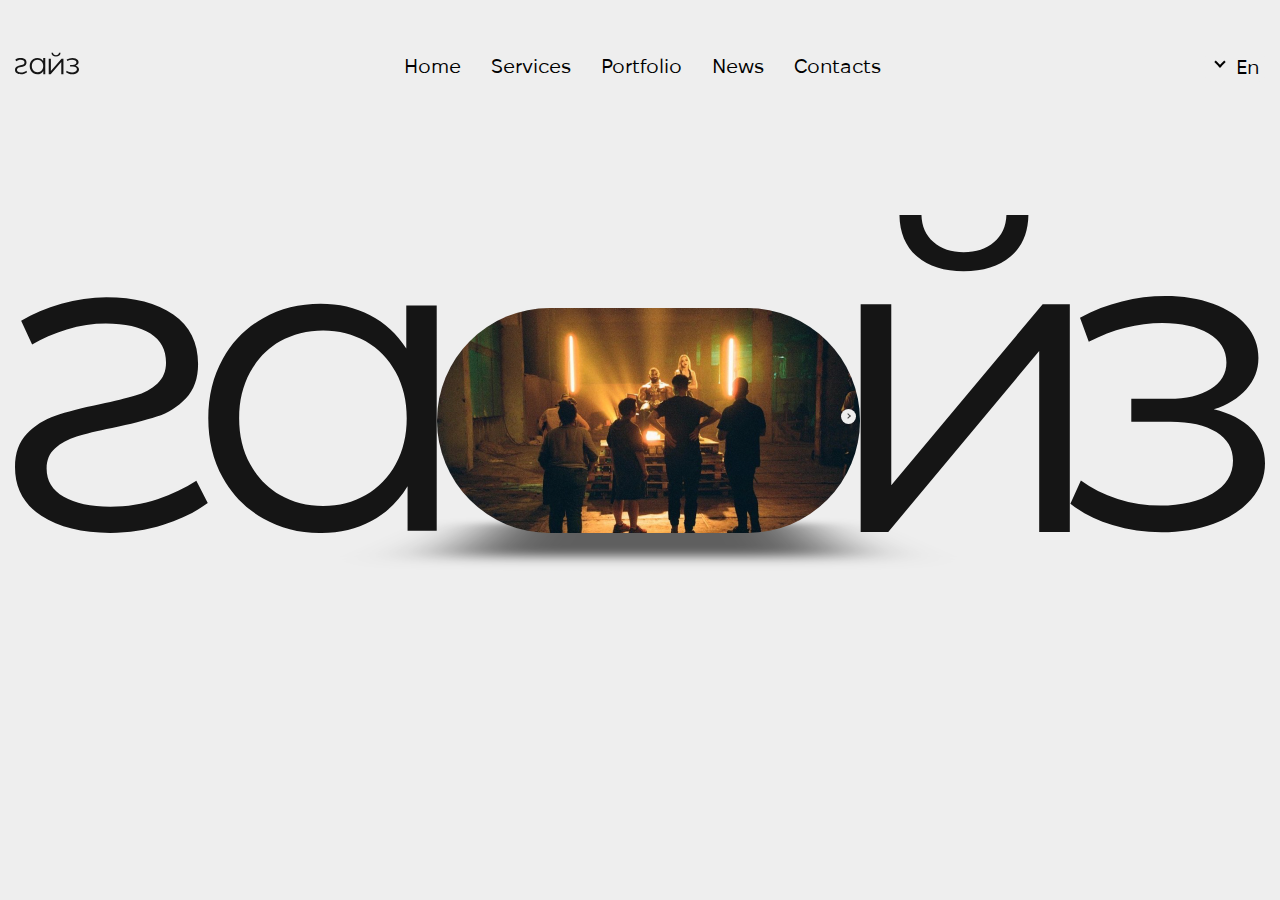
==== indexEn.html @ 59cdad73 "Add files via upload" ====
<!DOCTYPE html>
<html lang="ua">
<head>
    <meta charset="UTF-8">
    <meta http-equiv="X-UA-Compatible" content="IE=edge">
    <meta name="viewport" content="width=device-width, initial-scale=1.0">
    <meta name="description" content="Креативное агенство.">
    <title>Guys</title>
    <!-- Library -->
    <link rel="stylesheet" href="css/normalize.css">
    <link rel="stylesheet" href="css/swiper-bundle.min.css">
    <link rel="stylesheet" href="css/fonts.css">
    <!-- Custom style -->
    <link rel="stylesheet" href="css/style.css">
    <link rel="stylesheet" href="css/style-media-guys.css">
    <!-- Library scripts -->
    <script src="js/swiper-bundle.min.js" defer></script>
    <!-- User scripts -->
    <script src="js/script.js" defer></script>
</head>
<body>
    <header class="header">
        <h1 class="visually-hidden">Creative agency "Gayz"</h1>
        <div class="container header__container">
            <a href="#!">
                <img class="header__logo image" src="img/header/logo.svg" alt="логотип" width="64" height="22">
            </a>

            <div class="header__nav">
                <nav class="nav">
                    <ul class="nav__list">
                        <li><a href="#!">Home</a></li>
                        <li><a href="#!">Services</a></li>
                        <li><a href="#!">Portfolio</a></li>
                        <li><a href="#!">News</a></li>
                        <li><a href="#!">Contacts</a></li>
                    </ul>
                </nav>
            </div>

            <!-- <div class="header__language">
                <div class="header__language-wrapper">
                    <select name="language" id="language" class="header__language-change">
                        <option value="index.html" selected>Ua</option>
                        <option value="indexRU.html">Ru</option>
                        <option value="indexEN.html">En</option>
                    </select> 
                </div>
            </div> -->

            <div class="header__language">
                <div class="dropdown">
                    <button class="dropdown__button">En</button>
                    <ul class="dropdown__list">
                        <li class="dropdown__list-item" data-value="Ua">
                            <a class="dropdown__list-link" href="./index.html">Ua</a>
                        </li>
                        <li class="dropdown__list-item" data-value="Ru">
                            <a class="dropdown__list-link" href="./indexRu.html">Ru</a>
                        </li>
                        <li class="dropdown__list-item" data-value="En">
                            <a class="dropdown__list-link" href="./indexEn.html">En</a>
                        </li>
                    </ul> 
                    <input type="text" name="select-category" value="" class="dropdown__input-hidden">   
                </div>
            </div>
        </div>
    </header>

    <main>
        <section class="guys">
            <div class="container guys__container">
                <div class="guys__content">
                    <img class="guys__letter" src="./img/guys/g.svg" alt="g">
                    <img class="guys__letter" src="./img/guys/u.svg" alt="u">

                    <div class="guys__slider-block">
                        <div class="guys__slider swiper">
                            <div class="guys__slider-wrapper swiper-wrapper">
                                <div class="swiper-slide">
                                    <div class="guys__image">
                                        <img src="./img/guys/guys_img_1.png" alt="guys_img_1">
                                    </div>
                                </div>
                                <div class="swiper-slide">
                                    <div class="guys__image">
                                        <img src="./img/guys/guys_img_2.png" alt="guys_img_2">
                                    </div>
                                </div>
                                <div class="swiper-slide">
                                    <div class="guys__image">
                                        <img src="./img/guys/guys_img_3.png" alt="guys_img_3">
                                    </div>
                                </div>
                                <div class="swiper-slide">
                                    <div class="guys__image">
                                        <img src="./img/guys/guys_img_4.png" alt="guys_img_4">
                                    </div>
                                </div>
                            </div>
    
                            <div class="guys__arrow">
                                <button class="guys__slider-btn guys__slider-btn-next">
                                    <i class="arrow-right"></i>
                                </button>
                            </div>
                        </div>
                    </div>

                    <img class="guys__letter" src="./img/guys/y.svg" alt="y">
                    <img class="guys__letter" src="./img/guys/s.svg" alt="s">
                </div>
            </div>
        </section>

    </main>

    <footer>

    </footer>
</body>
</html>
---- css/fonts.css ----
/* @font-face {
    font-family: Inter;
    font-weight: 500;
    font-display: swap;
    src: local('InterMedium'), local('Inter-Medium'), local('Inter Medium'),
        url('../fonts/inter-v12-cyrillic_latin-500.woff2') format('woff2'),
        url('../fonts/inter-v12-cyrillic_latin-500.woff') format('woff');
}

@font-face {
    font-family: Inter;
    font-weight: 400;
    font-display: swap;
    src: local('Inter'), local('InterRegular'), local('Inter Regular'),
        url('../fonts/inter-v12-cyrillic_latin-regular.woff2') format('woff2'),
        url('../fonts/inter-v12-cyrillic_latin-regular.woff') format('woff');
} */

@font-face {
    font-family: Fixel;
    font-weight: 500;
    font-display: swap;
    src: local('FixelMedium'), local('Fixel-Medium'), local('Fixel Medium'),
        url('../fonts/FixelDisplay-Medium.woff2') format('woff2'),
        url('../fonts/FixelDisplay-Medium.woff') format('woff');
}

@font-face {
    font-family: Fixel;
    font-weight: 400;
    font-display: swap;
    src: local('Fixel'), local('FixelRegular'), local('Fixel Regular'),
        url('../fonts/FixelDisplay-Regular.woff2') format('woff2'),
        url('../fonts/FixelDisplay-Regular.woff') format('woff');
}
---- css/style.css ----
/* reset style */
* {
	padding: 0px;
	margin: 0px;
    border: none;
}

*, 
*::after, 
*::before {
    box-sizing: border-box;
}

html {
    scroll-behavior: smooth;
}

ul, ul li {
	list-style: none;
}

img {
	vertical-align: top;
}

img, svg {
	max-width: 100%;
	height: auto;
}

a, a:link, a:visited  {
    text-decoration: none;
}

a:hover  {
    text-decoration: none;
    cursor: pointer;
}

body {
    min-width: 320px;
    font-family: Fixel, sans-serif;
    color: #151515;
    background-color: #eeeeee;
    /* overflow-x: hidden; */
    /* overflow-y: hidden; */
}

.visually-hidden {
    position: fixed;
    transform: scale(0);
}

.container {
    max-width: 1374px;
    margin: 0 auto;
    padding: 0 15px;
}

.none {
    display: none;
}

.no-scroll {
    overflow-y: hidden;
}


/* header */

.header {
    padding-top: 45px;
}

.header__container {
    display: flex;
    align-items: center;
    justify-content: space-between;

    position: relative;
}

.header__nav {
    display: block;
}

.nav a {
    color: #000000;
    font-size: 20px;
    font-weight: 400;
    line-height: 24px;
    /* transition: all 0.2s ease-in-out; */
}

/* .nav a:hover {
    color: #EEEEEE;
    background: rgb(27,27,28);
    background: linear-gradient(90deg, rgba(27,27,28,0.8) 45%, rgba(210,144,5,0.8) 100%);
    padding: 10px 15px;
    margin: 0 -15px;
    border-radius: 30px;
} */

.nav__list {
    display: flex;
    gap: 30px;
    padding-top: 4px;
}


.nav__list a {
    position: relative;
}

.nav__list a::before {
    content: '';
    bottom: 0;
    right: 0;
    position: absolute;
    width: 0%;
    height: 1.8px;
    background: rgb(27,27,28);
    background: linear-gradient(90deg, rgba(27,27,28,0.8) 45%, rgba(210,144,5,0.8) 100%);
    transition: 0.2s;
}

.nav__list a:hover::before {
    width: 100%;
    left: 0;
}


/* .header__language {
    padding-top: 5px;
}

.header__language-change,
.header__language-change:hover,
.header__language-change:active {
    -ms-appearance: none;
    -moz-appearance: none;
    -webkit-appearance: none;
    appearance: none;

    border: none;
    outline: none;
    box-shadow:none;
    overflow: hidden;

    width: 50px;
    text-align: right;
    background: url("./../img/header/arrow.png") no-repeat right;
    background-position-x: calc(100% - 33px);
    background-position-y: calc(100% - 8px);
    background-color: #eeeeee;
    color: #000000;
    font-size: 20px;
    font-weight: 400;
}

.header__language-change::-ms-expand {
    display: none;
}

.header__language-change:hover {
    cursor: pointer;
} */


.header__nav-btn {
    display: none;
}

.nav-icon-btn {
    border: none;
    cursor: pointer;
    border-radius: 100px;
    padding: 10px 20px;
    color: #000;
    /* text-transform: uppercase; */
    /* background-color: #FFC700; */
    border: 1px solid #a8a8a8;
    outline: none;
    transition: 0.3s ease;

    display: flex;
    justify-content: center;
    align-items: center;
}

.nav-circle-wrapper {
    display: flex;
    gap: 2px;
    padding-bottom: 2px;
}

.nav-circle-item {
    border: none;
    border-radius: 50%;
    width: 3px;
    height: 3px;
    background-color: #000;
    border: 1px solid #000000;
    outline: none;
}

.nav-icon {
    font-size: 20px;
    font-weight: 400;
    padding-left: 10px;
    padding-top: 3px;
}


.header__nav-close {
    cursor: pointer; 
    position: absolute; 
    top: 40px; 
    right: 60px;
    display: none;
}

.header__nav-close:before,
.header__nav-close:after {
    content: ""; 
    position: absolute; 
    width: 30px; 
    height: 2px; 
    background: #fff;
}

.header__nav-close:before {
    transform: rotate(45deg);
}

.header__nav-close:after {
    transform: rotate(-45deg);
}


.header__language {
    padding-top: 7px;
    display: block;
}

.dropdown {
    position: relative;
    display: block;
}

.dropdown__button {
    position: relative;
    display: block;
    width: 60px;
    text-align: right;

    background: #eeeeee;
    border: 1px solid #eeeeee;
    border-radius: 6px;
    height: 30px;

    padding: 0 5px;

    font-size: 20px;
    font-weight: 400;

    cursor: pointer;
}

.dropdown__button:focus, .dropdown__button--active {
    outline: none;
    /* box-shadow: 0px 4px 8px rgba(226, 206, 164, 0.6); */

    /* box-shadow: 0px 0px 4px 2px rgba(226,206,164,0.6);
    -webkit-box-shadow: 0px 0px 4px 2px rgba(226,206,164,0.6);
    -moz-box-shadow: 0px 0px 4px 2px rgba(226,206,164,0.6); */
}

.dropdown__button::after {
    content: "";
    position: absolute;
    top: 5px;
    left: 10px;

    border: solid black;
    border-width: 0 2px 2px 0;
    display: inline-block;
    padding: 3px;

    transform: rotate(45deg);
    -webkit-transform: rotate(45deg);

    pointer-events: none;
}

.dropdown__list {
    display: none;

    position: absolute;
    left: 0;
    top: 33px;

    background: #eeeeee;
    /* box-shadow: 0px 4px 8px rgba(176,198,225,0.6); */
    /* box-shadow: 0px 4px 8px rgba(226, 206, 164, 0.6); */
    box-shadow: 0px 4px 8px rgba(226, 206, 164, 0.6);
    -webkit-box-shadow: 0px 4px 8px rgba(226, 206, 164, 0.6);
    -moz-box-shadow: 0px 4px 8px rgba(226, 206, 164, 0.6);

    border: 1px solid #eeeeee;
    border-radius: 0 0 6px 6px;
    width: 100%;

    z-index: 1;
}

.dropdown__list--visible {
    display: block;
}

.dropdown__list-item {
    font-size: 20px;
    font-weight: 400;

    cursor: pointer;

    border: 1px solid #eeeeee;
    border-bottom: 0px;
    padding: 3px 6px;
    text-align: right;

}

.dropdown__list-item:first-child {
    /* border-radius: 6px 6px 0 0; */
}

.dropdown__list-item:last-child {
    border-radius: 0 0 6px 6px;
    border-bottom: 1px solid #eeeeee;
}

.dropdown__list-item:hover {
    background: rgba(226, 206, 164, 0.26);
}

.dropdown__list-link, 
.dropdown__list-link:hover, 
.dropdown__list-link:active, 
.dropdown__list-link:focus {
    color: #151515;
}

.dropdown__input-hidden {
    display: none;
    width: 60px;
}



/* guys */

.guys {
    padding-top: 133px;
}

.guys__container {
}

.guys__content {
    display: flex;
    justify-content: space-between;
    align-items: end;
    /* gap: 30px; */
}

.guys__letter {
    flex: 1 1 auto;
    min-width: 0;
}

.guys__letter-u {
    padding-left: 30px;
    padding-right: 60px;
}

.guys__letter-y {
    padding-left: 60px;
    padding-right: 30px;
}

.guys__slider-block {
    max-width: 423px;
    height: 100%;
}

.guys__slider {
    position: relative;
    height: 100%;
}

.guys__slider-wrapper {
}

.guys__image {
}

.guys__image img {
    max-width: 100%;
    /* height: 100%; */
    border-radius: 300px;
}

.guys__arrow {
    position: absolute;
    right: 4px;
    /* top: 106px; */
    top: 45%;
    z-index: 3;
}
.guys__slider-btn {
    display: block;
    width: 15px;
    height: 15px;
    border-radius: 50%;
    /* background: #FFC700 url('../image/arrow.svg') no-repeat center/12px; */
    background-color: #eeeeee;
    border: 0;
    padding: 0;
    cursor: pointer;
}

.guys__slider-btn-next {
    position: relative;
}

.arrow-right {
    position: absolute;
    top: 5.1px;
    right: 6px;
    border: solid #434343;;
    border-width: 0 1px 1px 0;
    display: inline-block;
    padding: 1.5px;
    transform: rotate(-45deg);
    -webkit-transform: rotate(-45deg);
}


/* slider */

.slider {
    padding-top: 212px;
}

.slider__slogan-wrapper {
    display: none;
}

.slider__home {
    /* max-width: 1344px;
    height: 100%; */
    position: relative;
}

slider__home-wrapper {

}

.slider__home-img {
    /* text-align: center; */
    max-width: 100%;
    height: 675px;
    background-size: cover;
    background-position: center;
}

/* .slider__home-img img {
    width: 100%;
    object-fit: cover;
    border-radius: 5px;
} */


.slider__home-arrow {
    position: absolute;
    right: 6px;
    top: 45%;
    z-index: 3;
}
.slider__home-arrow-btn {
    display: block;
    width: 35px;
    height: 35px;
    border-radius: 50%;
    background-color: #eeeeee;
    opacity: 0.6;
    border: 0;
    padding: 0;
    cursor: pointer;
}

.slider__home-arrow-btn-next {
    position: relative;
}

.slider__home-arrow-right {
    position: absolute;
    top: 12px;
    right: 14px;
    border: solid #434343;
    border-width: 0 3px 3px 0;
    display: inline-block;
    padding: 4px;
    transform: rotate(-45deg);
    -webkit-transform: rotate(-45deg);
}

/* .slider__home .swiper-pagination {
    bottom: -30px;
}

.swiper-pagination-bullet {
    width: 20px;
    height: 20px;
    line-height: 20px;
    font-size: 14px;
    background-color: #434343;
    color: #eeeeee;
} */


/* portfolio */

.portfolio {
    padding-top: 46px;
    /* padding-top: 160px; */
    overflow: hidden;
}

.portfolio__container {
    background-color: #1B1B1C;
    min-height: 690px;
}

.portfolio__title {
    font-size: 98px;
    font-weight: 400;
    text-transform: uppercase;
    color: #eeeeee;
    padding-top: 75px;
}

.portfolio__block {
    position: relative;
    display: flex;
    padding-top: 5px;
    gap: 130px;
}

.portfolio__link-wrapper {
    padding-left: 5px;
}

.portfolio__link-wrapper a {
    font-size: 24px;
    font-weight: 500;
    line-height: 110%; /* 26.4px */
    color: #767676;
    /* text-decoration: underline; */
    position: relative;
    transition: 0.2s ease-in-out;
}

.portfolio__link-wrapper a::before {
    content: '';
    bottom: -7px;
    right: 0;
    position: absolute;
    width: 100%;
    height: 1.8px;
    background: #767676;
    transition: 0.2s ease-in-out;
}

.portfolio__link-wrapper a:hover {
    color: #eeeeee;
}

.portfolio__link-wrapper a:hover::before {
    background: #eeeeee;
}

.portfolio__slider-block {
    position: absolute;
    left: 255px;
    right: 4px;
    max-width: 1089px;
    height: 100%;
}

.portfolio__slider-wrapper {
}

.portfolio__slider-item {
    /* transition: 0.2s ease-in-out; */
}

.portfolio__slider-img {
    display: inline-block; 
    overflow: hidden; 
}

.portfolio__slider-img img {
    /* width: 660px; */
    max-width: 100%;
    /* object-fit: cover; */
    border-radius: 5px;

    transition: 0.2s;
    display: block;
}

.portfolio__description-wrapper {
    display: flex;
    justify-content: space-between;
    /* align-items: center; */
    min-height: 50px;
}

.portfolio__description-name {
    padding-top: 25px;
    font-size: 18px;
    font-weight: 500;
    line-height: 110%; /* 26.4px */
    color: #767676;
    /* text-decoration: underline; */
    position: relative;
    transition: 0.2s;
}

/* .portfolio__description-name:hover {
    padding-top: 17px;
    font-size: 24px;
    color: #eeeeee;
} */

.portfolio__description-name::before {
    content: '';
    bottom: 7px;
    right: 0;
    position: absolute;
    width: 100%;
    height: 1.8px;
    /* background: #767676; */
    transition: 0.2s;
}

/* .portfolio__description-name:hover::before {
    content: '';
    bottom: 2px;
    right: 0;
    position: absolute;
    width: 100%;
    height: 1.8px;
    background: #eeeeee;
    transition: 0.2s ease-in-out;
} */


.portfolio__slider-item:hover img {
    transform: scale(1.06); 
}

.portfolio__slider-item:hover .portfolio__description-name  {
    padding-top: 17px;
    font-size: 24px;
    color: #eeeeee;
}

.portfolio__slider-item:hover .portfolio__description-name::before {
    content: '';
    bottom: 2px;
    right: 0;
    position: absolute;
    width: 100%;
    height: 1.8px;
    background: #eeeeee;
    transition: 0.2s;
}


.portfolio__description-btn-wrapper {
    padding-top: 23px;
}

.portfolio__description-btn-left,
.portfolio__description-btn-right {
    border: none;
    cursor: pointer;
    color: #eeeeee;
    border: 1px solid #3E59E4;
    outline: none;

    border-radius: 30px;
    background: #3E59E4;
    padding: 6px 12px;
    
    font-size: 14px;
    font-weight: 400;
    line-height: 110%; /* 15.4px */

    transition: 0.2s ease-in-out;
}

.portfolio__description-btn-left:hover {
    border: 1px solid #2145f7;
    background: #2145f7;
    color: #fff;
}

.portfolio__description-btn-right {
    border: 1px solid #E48E3E;
    background: #E48E3E;
    margin-left: 11px;
}

.portfolio__description-btn-right:hover {
    border: 1px solid #f98d29;
    background: #f98d29;
    color: #fff;
}

.portfolio__slider-btn-wrapper {
    position: absolute;
    right: 0;
    top: -92px;
    z-index: 3;
    display: flex;
    gap: 10px;
}

.portfolio__slider-btn-prev, .portfolio__slider-btn-next {
    display: block;
    width: 56px;
    height: 56px;
    border-radius: 5px;
    background-color: #1B1B1C;
    /* opacity: 0.6; */
    border: 2px solid #767676;
    padding: 0;
    cursor: pointer;
    transition: 0.2s ease-in-out;
}

.portfolio__slider-btn-prev:hover,
.portfolio__slider-btn-next:hover {
    border: 2px solid #eeeeee;
} 

.portfolio__slider-btn {
    position: relative;
}

.slider__btn-prev {
    position: absolute;
    top: 20px;
    right: 18px;
    border: solid #767676;
    border-width: 0 3px 3px 0;
    display: inline-block;
    padding: 5px;
    transform: rotate(136deg);
    -webkit-transform: rotate(136deg);
    transition: 0.2s ease-in-out;
}

.slider__btn-next {
    position: absolute;
    top: 20px;
    right: 22px;
    border: solid #767676;
    border-width: 0 3px 3px 0;
    display: inline-block;
    padding: 5px;
    transform: rotate(-45deg);
    -webkit-transform: rotate(-45deg);
    transition: 0.2s ease-in-out;
}

.portfolio__slider-btn-prev:hover .slider__btn-prev {
    border: solid #eeeeee;
    border-width: 0 3px 3px 0;
    display: inline-block;
    padding: 5px;
    transform: rotate(136deg);
    -webkit-transform: rotate(136deg);
}

.portfolio__slider-btn-next:hover .slider__btn-next {
    border: solid #eeeeee;
    border-width: 0 3px 3px 0;
    display: inline-block;
    padding: 5px;
    transform: rotate(-45deg);
    -webkit-transform: rotate(-45deg);
}


/* slogan */

.slogan {
    padding-top: 210px;
    padding-bottom: 220px;
    z-index: 3;
    position: relative;
}

.slogan__text {
    color: #A8A8A8;
    /* color: #999999; */
    font-size: 98px;
    font-weight: 500;
    line-height: 126.5%;
    letter-spacing: -2.45px;
    text-transform: uppercase;
    text-align: justify;
    cursor: pointer;
    transition: 0.3s ease;
}

.slogan__text:hover span{
    color: #1B1B1C;
    transition: 0.3s ease;
}


.wrap {
    /* margin-top: 310px; */
    perspective: 1000px;
    perspective-origin: 50% 50%;
    position: absolute;
    top: 0;
    left: 0;
    bottom: 0;
    right: 0;

    width: 500px;
    margin: 0 auto;
    display: flex;
    justify-content: space-between;
    align-items: center;
}

.cube {
    margin: auto;
    position: relative;
    height: 300px;
    width: 300px;
    transform-style: preserve-3d;
    z-index: -1;
}

.cube > div {
    position: absolute;
    box-sizing: border-box;
    /* padding: 60px; */
    margin: 0 auto;
    height: 100%;
    width: 100%;
    opacity: 0.2;
    background-color: rgba(128, 127, 127, 0.6);
    border: solid 1px rgba(196, 196, 196, 0.9);
    color: #ffffff;
    /* color: #eeeeee; */

    font-size: 72px;
    display: flex;
    justify-content: center;
    align-items: center;
}

/* .cube .bottom,
.cube .right {
    padding-top: 10px;
}

.cube > div .bottom,
.cube > div .right {
    max-width: 60%;
} */

.front {
    transform: translateZ(200px) rotateY(0deg);
}

.back {
    transform: translateZ(-100px) rotateY(180deg);
}

.right {
    transform: rotateY(-270deg) translateX(100px);
transform-origin: top right;
}

.left {
    transform: rotateY(270deg) translateX(-100px);
transform-origin: center left;
}

.top {
    transform: rotateX(-270deg) translateY(-100px);
    transform-origin: top center;
}

.bottom {
    transform: rotateX(270deg) translateY(100px);
    transform-origin: bottom center;
}

@keyframes rotate-cube {
    from {
        transform: rotateX(360deg) rotateY(360deg);
    }
    to {
        transform: rotateX(0deg) rotateY(0deg);
    }
}

.cube {
    animation: rotate-cube 10s infinite linear;
}

.wrap:hover .front {
    transform: translateZ(300px);
}

.wrap:hover .back {
    transform: translateZ(-200px) rotateY(180deg);
}

.wrap:hover .right {
    transform: rotateY(-270deg) translateZ(100px) translateX(100px);
}

.wrap:hover .left {
    transform: rotateY(270deg) translateZ(100px) translateX(-100px);
}

.wrap:hover .top {
    transform: rotateX(-270deg) translateZ(100px) translateY(-100px);
}

.wrap:hover .bottom {
    transform: rotateX(270deg) translateZ(100px) translateY(100px);
}

/* .wrap:hover .slogan__text > span {
    color: #1B1B1C;
    transition: 0.3s ease;
} */

.wrap:hover .cube > div{
    opacity: 0.6;
}

.cube > div {
    transition: transform 0.2s ease-in;
}



/* porducts */

.products {
    /* height: 100vh; */
    /* position: relative; */
}

.products__container {
    background-color: #1B1B1C;
    height: 802px;
    overflow: hidden;
    position: relative;
}

.products__wrapper {
    display: flex;
    justify-content: space-between;
}

.products__description {
    flex: 0 0 50%;
}

.products__description-bg-top {
    width: 100%;
    height: 300px;
    position: absolute;
    top: 0;
    left: 0;
    background: linear-gradient(180deg, #1B1B1C 0%, rgba(27, 27, 28, 0.70) 58.33%, rgba(27, 27, 28, 0.00) 100%);
    z-index: 3;
}

.products__text-animation p {
    animation-delay: 0s;
    animation-duration: 15s;
    animation-iteration-count: infinite;
    animation-name: matrix;
    animation-play-state: running;
    animation-timing-function: linear;
    color: #eeeeee;
    font-size: 98px;
    font-weight: 500;
    line-height: 118%; /* 115.64px */
    text-transform: uppercase;
    /* position: relative; */
    /* text-align: left; */
    transform: translatey(-100%);
    width: 50%;

    /* word-wrap: break-word; */
}

.products__text-animation p span {
    display: inline-block;
    font-size: 18px;
    line-height: 130%;
    text-transform:none;
    position: relative;
    left: 6px;
    top: -2px;
    width: 426px;
}

.products__description-bg-bottom {
    width: 100%;
    height: 300px;
    flex-shrink: 0;
    position: absolute;
    top: 510px;
    left: 0;
    background: linear-gradient(180deg, #1B1B1C 0%, rgba(27, 27, 28, 0.70) 58.33%, rgba(27, 27, 28, 0.00) 100%);
    transform: rotate(180deg);
    z-index: 3;
}

@keyframes matrix {
    0% {
        transform: translatey(0%);
    }
    100% {
        transform: translatey(-100%);
    }
}

.products__animation {
    flex: 0 0 50%;
}

.products__description-bg-right {
    width: 100%;
    height: 101%;
    position: absolute;
    top: 0;
    right: 0;
    background: linear-gradient(270deg, #ffa600 -10.49%, rgba(244, 54, 12, 0.00) 58.65%);
    z-index: 3;
}

.products__img {
    width: 661px;
    height: 615px;
    position: absolute;
    right: 64px;
    top: 92px;
    animation: pulse 10s linear infinite;
    z-index: 5;
}

@keyframes pulse {
    0% {
        transform: scale(0.5);
        opacity: 0;
    }
    40% {
        opacity: 1;
    }
    100% {
        transform: scale(1.15);
        opacity: 0;
    }
}

.products__img img{
    width: 100%;
    background-position: center;
    background-size: cover;
    background-repeat: no-repeat;
    z-index: 5;
    animation: rotate 20s linear infinite;
}

@keyframes rotate {
    0% {
        transform: rotate(0deg);
    }
    100% {
        transform: rotate(360deg);
    }
}


.products__animation-btn-block {
    position: absolute;
    width: 600px;
    bottom: 115px;
    right: 110px;
    z-index: 9;
}

.products__animation-btn-wrapper {
    display: flex;
    justify-content: space-between;
    align-items: center;
}

.products__animation-description-wrapper {
}

.products__description-name {
    /* padding-top: 25px; */
    font-size: 18px;
    font-weight: 500;
    line-height: 110%; /* 26.4px */
    color: #eeeeee;
    position: relative;
    transition: 0.2s;
}

/* .products__description-name::before {
    content: '';
    bottom: -2px;
    right: 0;
    position: absolute;
    width: 100%;
    height: 1.8px;
    transition: 0.2s;
    z-index: 10;
} */

/* .products__animation-btn-block:hover .products__description-name  {
    padding-top: 17px;
    font-size: 24px;
    text-decoration: underline;
} */

/* .products__animation:hover .portfolio__description-name::before {
    content: '';
    bottom: -2px;
    right: 0;
    position: absolute;
    width: 100%;
    height: 1.8px;
    background: #eeeeee;
    transition: 0.2s;
} */


.products__description-btn-wrapper {
    padding-top: 10px;
}

.products__description-btn-left,
.products__description-btn-right {
    border: none;
    cursor: pointer;
    color: #eeeeee;
    border: 1px solid #3E59E4;
    outline: none;

    border-radius: 30px;
    background: #3E59E4;
    padding: 6px 12px;
    
    font-size: 14px;
    font-weight: 400;
    line-height: 110%; /* 15.4px */

    transition: 0.2s ease-in-out;
}

.products__description-btn-left:hover {
    border: 1px solid #2145f7;
    background: #2145f7;
    color: #fff;
}

.products__description-btn-right {
    border: 1px solid #E48E3E;
    background: #E48E3E;
    margin-left: 11px;
}

.products__description-btn-right:hover {
    border: 1px solid #f98d29;
    background: #f98d29;
    color: #fff;
}

.products__btn-wrapper {
    /* position: absolute;
    right: 0;
    bottom: -7px;
    z-index: 9; */
    
}

.products__animation-btn-next {
    display: block;
    /* width: 56px;
    height: 56px; */
    border-radius: 5px;
    border: 2px solid #eeeeee;
    padding: 18px;
    padding-right: 42px;
    cursor: pointer;

    font-size: 18px;
    font-weight: 500;
    line-height: 110%; /* 19.8px */
    color: #eeeeee;

    transition: 0.3s ease 0s;
}

.products__animation-btn-next:hover {
    /* border: 2px solid #ffffff; */
    /* background-color: #BE9608; */
    background-color: rgba(190, 150, 8, 0.8);
    -webkit-box-shadow: 0px 0px 6px 1px rgba(0,0,0,0.66);
    -moz-box-shadow: 0px 0px 6px 1px rgba(0,0,0,0.66);
    box-shadow: 0px 0px 6px 1px rgba(0,0,0,0.66);
} 

.products__animation-btn {
    position: relative;
    overflow: hidden;
}

.products__btn-next {
    position: absolute;
    top: 20px;
    right: 18px;
    border: solid #eeeeee;
    border-width: 0 3px 3px 0;
    display: inline-block;
    padding: 5px;
    transform: rotate(-45deg);
    -webkit-transform: rotate(-45deg);
    transition: 0.2s ease-in-out;
}

.products__animation-btn::before {
    position: absolute;
    content: '';
    top: 0;
    left: 0;
    width: 60px;
    height: 100%;
    z-index: 10;
    background: linear-gradient(90deg, rgba(255, 255, 255, 0.1), rgba(255, 255, 255, 0.9));
    /* background: linear-gradient(90deg, rgba(255, 255, 255, 0.6)); */
    filter: blur(10px);
    transform: translateX(-90px) skew(-45deg);
    animation: move 5s 1s infinite;
}

@keyframes move {
    0% {
        left: -10%;
        /* transform: translateX(-60px) skew(-45deg); */
    }
    20%,
    100% {
        left: 150%;
        /* transform: translateX(400px) skew(-45deg); */
    }
}

.ripple {
    position: absolute;
    /* width: 100px;
    height: 100px; */
    border-radius: 50%;
    background-color: rgba(255, 255, 255, 0.3);
    border: 1px solid rgba(255, 255, 255, 0.5);

    animation: button-circle 2s ease forwards;
}

@keyframes button-circle {
    0% {
        transform: scale(0);
    }
    100% {
        transform: scale(20);
        opacity: 0;
    }
}



/* clients */

.clients {
    padding-top: 168px;
}

.clients__container {
}

.clients__title {
    font-size: 98px;
    font-weight: 400;
    text-transform: uppercase;
    color: #151515;
}

.clients__slider-block {
    padding-top: 80px;
    position: relative;
}

.clients__slider {
}

.clients__slider-wrapper {
    display: flex;
    justify-content: space-between;
    align-items: center;
}

.clients__slider-item {
}

.clients__slider-item-img {
    width: 80px;
    height: 80px;
}

.clients__slider-item-img img {
    max-width: 100%;
    border-radius: 30px;
}

.clients__slider-item-description {
    padding-top: 32px;
}

.clients__slider-description-name {
    font-size: 24px;
    font-weight: 500;
    line-height: 110%; /* 26.4px */
    color: #151515;
}

.clients__slider-description-text {
    padding-top: 12px;
    height: 242px;

    font-size: 18px;
    font-weight: 400;
    line-height: 120%; /* 21.6px */
    color: #151515;
}

.clients__slider-btn-wrapper {
    position: absolute;
    right: 0;
    top: -92px;
    z-index: 3;
    display: flex;
    gap: 10px;
}

.clients__slider-btn {
    position: relative;
}

.clients__slider-btn-prev,
.clients__slider-btn-next {
    display: block;
    width: 56px;
    height: 56px;
    border-radius: 5px;
    background-color: #eeeeee;
    /* opacity: 0.6; */
    border: 2px solid #A8A8A8;
    padding: 0;
    cursor: pointer;
    transition: 0.2s ease-in-out;
}

.clients__slider-btn-prev:hover,
.clients__slider-btn-next:hover {
    border: 2px solid #151515;
}

.clients__slider-btn-prev .slider__btn-prev {
    position: absolute;
    top: 20px;
    right: 18px;
    border: solid #A8A8A8;
    border-width: 0 3px 3px 0;
    display: inline-block;
    padding: 5px;
    transform: rotate(136deg);
    -webkit-transform: rotate(136deg);
    transition: 0.2s ease-in-out;
}

.clients__slider-btn-next .slider__btn-next {
    position: absolute;
    top: 20px;
    right: 22px;
    border: solid #A8A8A8;
    border-width: 0 3px 3px 0;
    display: inline-block;
    padding: 5px;
    transform: rotate(-45deg);
    -webkit-transform: rotate(-45deg);
    transition: 0.2s ease-in-out;
}

.clients__slider-btn-prev:hover .slider__btn-prev {
    border: solid #151515;
    border-width: 0 3px 3px 0;
    display: inline-block;
    padding: 5px;
    transform: rotate(136deg);
    -webkit-transform: rotate(136deg);
}

.clients__slider-btn-next:hover .slider__btn-next {
    border: solid #151515;
    border-width: 0 3px 3px 0;
    display: inline-block;
    padding: 5px;
    transform: rotate(-45deg);
    -webkit-transform: rotate(-45deg);
}


/* contacts */

.contacts {
    padding-top: 52px;
}

.contacts__container {
}

.contacts__content {
}

.contacts__title {
    font-size: 98px;
    font-weight: 400;
    text-transform: uppercase;
    color: #151515;
}

.contacts__subtitle {
    font-size: 24px;
    font-weight: 500;
    line-height: 110%; /* 26.4px */
    color: #151515;
}

.contacts__form {
    padding-top: 64px;
}

.contacts__fieldset {
    margin-bottom: 40px;
    padding: 0;
}

.contacts__wrapper-input-block {
    margin: 0 0 29px;
    padding: 0;
    border: 0;
    display: flex;
}

.contacts__wrapper-input {
    position: relative;
    margin-right: 24px;
    padding-bottom: 20px;
    flex-basis: 50%;
    display: flex;
    flex-direction: column;
}

.contacts__wrapper-input:last-child {
    margin-right: 0;
}

.contacts__text {
    font-size: 18px;
    font-weight: 500;
    line-height: 110%; /* 19.8px */
    color: #a8a8a8;
    margin-bottom: 10px;
}

.contacts__input, .contacts__textarea {
    width: 100%;
    /* height: 54px; */
    border: 1px solid #a8a8a8;
    border-radius: 10px;
    padding: 31px;
    outline: none;
    background-color: #eeeeee;

    font-size: 24px;
    font-weight: 500;
    line-height: 110%; /* 26.4px */
    color: #a8a8a8;

    transition: 0.2s;
}

.contacts__input::placeholder {
    color: #a8a8a8;
}

.contacts__wrapper-textarea {
    display: flex;
    flex-direction: column;
}
.contacts__textarea {
    height: 146px;
}

.contacts__textarea::placeholder {
    color: #a8a8a8;
}


.contacts__input:hover,
.contacts__textarea:hover {
    border-color: #575757;
}

.contacts__input:focus,
.contacts__textarea:focus {
    border-color: #151515;
}

.contacts__submit {
    border: none;
    cursor: pointer;
    border-radius: 100px;
    padding: 28px 44px;

    color: #eeeeee;
    font-size: 24px;
    font-weight: 500;
    line-height: 110%; /* 26.4px */

    background-color: #4193EF;
    border: 1px solid #4193EF;
    outline: none;
    transition: 0.2s;
}

.contacts__input-error {
    position: absolute;
    bottom: -9px;
    left: 4px;

    font-size: 18px;
    font-weight: 500;
    line-height: 110%; /* 19.8px */
    /* color: #E53939; */
}


/* popup__thx */

.popup__thx {
    position: fixed;
    top: 0;
    width: 100%;
    height: 100%;
    z-index: 99;
    /* background-color: #000;
    opacity: 0.85; */
    background-color: rgba(0, 0, 0, 0.85);
    display: none;
    justify-content: center;
    align-items: center;
}

.popup__thx.active {
    display: flex;
}

.popup__thx-body {
    background-color: #f6c100;
    z-index: 999;
    text-align: center;
    padding: 30px 50px;
    border-radius: 12px;
}

.popup__thx-body h3 {
    font-size: 24px;
    line-height: 1.8;
}

.popup__thx-body p {
    font-size: 18px;
    line-height: 1.8;
}


/* news */

.news {
    padding-top: 195px;
}

.news__title {
    font-size: 98px;
    font-weight: 400;
    text-transform: uppercase;
    color: #151515;
}

.news__title span {
    color: #A8A8A8;
    text-decoration-line: underline;
}

.news__description-wrapper {
    padding-top: 40px;
    width: 100%;
    max-width: 1374px;
    height: 580px;
    display: flex;
    z-index: 2;
    transition: 0.5s;
}

.news__description {
    position: relative;
    width: 20%;
    border-radius: 5px;
    overflow: hidden;
    transition: 0.5s;
}

.news__description img {
    position: absolute;
    top: 0;
    left: 0;
    width: 100%;
    height: 100%;
    object-fit: cover;
    transition: 0.5s;
    border-radius: 5px;
}

.news__text {
    position: absolute;
    padding: 30px;
    width: 100%;
    height: 100%;
    display: flex;
    justify-content: flex-end;
    flex-direction: column;
    box-shadow: 0 -250px 150px -250px #000 inset,
                0 -250px 150px -250px #000 inset;
    transition: 0.5s;

    transform: translateY(100%);
}

.news__text h3 {
    font-size: 24px;
    font-weight: 500;
    line-height: 110%; /* 26.4px */
    /* color: #151515; */
    color: #eeeeee;
}

.news__description:hover {
    width: 80%;
    
    -webkit-box-shadow: 0px 0px 8px 1px rgba(0,0,0,0.75);
    -moz-box-shadow: 0px 0px 8px 1px rgba(0,0,0,0.75);
    box-shadow: 0px 0px 8px 1px rgba(0,0,0,0.75);
    
    /* z-index: 3; */
}

.news__description:hover img {
    filter: brightness(0.7);
}

.news__description:hover .news__text {
    transform: translateY(0);
    transition-delay: 0.2s;
    /* z-index: 4; */
}

/* background: rgba(246,41,12,1);
background: -moz-linear-gradient(left, rgba(246,41,12,1) 0%, rgba(247,245,244,1) 0%, rgba(27,27,28,1) 0%, rgba(255,199,0,1) 100%);
background: -webkit-gradient(left top, right top, color-stop(0%, rgba(246,41,12,1)), color-stop(0%, rgba(247,245,244,1)), color-stop(0%, rgba(27,27,28,1)), color-stop(100%, rgba(255,199,0,1)));
background: -webkit-linear-gradient(left, rgba(246,41,12,1) 0%, rgba(247,245,244,1) 0%, rgba(27,27,28,1) 0%, rgba(255,199,0,1) 100%);
background: -o-linear-gradient(left, rgba(246,41,12,1) 0%, rgba(247,245,244,1) 0%, rgba(27,27,28,1) 0%, rgba(255,199,0,1) 100%);
background: -ms-linear-gradient(left, rgba(246,41,12,1) 0%, rgba(247,245,244,1) 0%, rgba(27,27,28,1) 0%, rgba(255,199,0,1) 100%);
background: linear-gradient(to right, rgba(246,41,12,1) 0%, rgba(247,245,244,1) 0%, rgba(27,27,28,1) 0%, rgba(255,199,0,1) 100%);
filter: progid:DXImageTransform.Microsoft.gradient( startColorstr='#f6290c', endColorstr='#ffc700', GradientType=1 ); */


/* news1 */

.news1 {
    padding-top: 195px;
}

.news__title1 {
    font-size: 98px;
    font-weight: 400;
    text-transform: uppercase;
    color: #151515;
}

.news__title1 span {
    color: #A8A8A8;
    text-decoration-line: underline;
}

.news__description-wrapper1 {
    padding-top: 40px;
    /* display: flex;
    justify-content: space-between;
    align-items: center;
    gap: 24px; */

    display: grid;
    grid-template-columns: repeat(2, 1fr);
    gap: 24px;
}

.news__img1 {
    max-width: 660px;
    height: 580px;
    background-size: cover;
    background-position: center;
    transition: 0.3s;
}

.news__img1:hover {
    transform: rotate(-2deg) scale(0.95);
    -webkit-transform: rotate(-2deg) scale(0.95);
    -o-transform: rotate(-2deg) scale(0.95);
    -moz-transform: rotate(-2deg) scale(0.95);

    box-shadow: inset 0px 0px 20px 5px rgba(0,0,0,0.9);

    -webkit-filter: blur(0.6px);
    filter: blur(0.6px);
}

.news__text1 {
    padding-top: 22px;
}

.news__text1 h3 {
    font-size: 24px;
    font-weight: 500;
    line-height: 110%; /* 26.4px */
    /* color: #151515; */
    color: #151515;
}


.news__btn-wrapper-open {
    display: flex;
    justify-content: center;
    padding-top: 60px;    
}

.news__animation-btn-open,
.news__animation-btn-close {
    display: block;
    /* width: 56px;
    height: 56px; */
    border-radius: 5px;
    border: 2px solid #151515;
    background-color: #e3e3e3;

    padding: 18px;
    padding-right: 46px;
    cursor: pointer;

    font-size: 18px;
    font-weight: 500;
    line-height: 110%; /* 19.8px */
    color: #151515;

    transition: 0.3s ease 0s;
}

.news__animation-btn-open:hover,
.news__animation-btn-close:hover {
    border: 2px solid #151515;
    /* background-color: #BE9608; */
    background-color: #d3d3d3;
    -webkit-box-shadow: 0px 0px 4px 1px rgba(0,0,0,0.66);
    -moz-box-shadow: 0px 0px 4px 1px rgba(0,0,0,0.66);
    box-shadow: 0px 0px 4px 1px rgba(0,0,0,0.66);
} 

.news__animation-btn {
    position: relative;
    overflow: hidden;
}

.news__btn-open {
    position: absolute;
    top: 18px;
    right: 14px;
    border: solid #151515;
    border-width: 0 2px 2px 0;
    display: inline-block;
    padding: 5px;
    transform: rotate(45deg);
    -webkit-transform: rotate(45deg);
    transition: 0.2s ease-in-out;
}

.news__animation-btn::before {
    position: absolute;
    content: '';
    top: 0;
    left: 0;
    width: 60px;
    height: 100%;
    z-index: 10;
    background: linear-gradient(90deg, rgba(255, 255, 255, 0.1), rgba(255, 255, 255, 0.9));
    /* background: linear-gradient(90deg, rgba(255, 255, 255, 0.6)); */
    filter: blur(10px);
    transform: translateX(-90px) skew(-45deg);
    animation: move 5s 1s infinite;
}

/* @keyframes move {
    0% {
        left: -10%;
        transform: translateX(-60px) skew(-45deg);
    }
    20%,
    100% {
        left: 150%;
        transform: translateX(400px) skew(-45deg);
    }
} */

/* .ripple {
    position: absolute;
    border-radius: 50%;
    background-color: rgba(255, 255, 255, 0.3);
    border: 1px solid rgba(255, 255, 255, 0.5);

    animation: button-circle 2s ease forwards;
} */

/* @keyframes button-circle {
    0% {
        transform: scale(0);
    }
    100% {
        transform: scale(20);
        opacity: 0;
    }
} */

.news__wrapper-list {
    display: none;
}

.news__btn-wrapper-close {
    display: none;
    justify-content: center;
    padding-top: 60px; 
}

.news__btn-close {
    position: absolute;
    top: 24px;
    right: 16px;
    border: solid #151515;
    border-width: 0 2px 2px 0;
    display: inline-block;
    padding: 5px;
    transform: rotate(225deg);
    -webkit-transform: rotate(225deg);
    transition: 0.2s ease-in-out;
}




/* footer */

.footer {
    padding-top: 228px;
    /* max-height: 698px; */
}

.footer__container-bg {
    /* min-height: 698px; */
    background-color: #1B1B1C;
}

.footer__container {
    overflow: hidden;
}

.footer__content-items {
    padding-top: 87px;
    display: flex;
    justify-content: space-between;
}

.footer__site-links-wrapper li {
    display: flex;
    flex-direction: column;
    padding-bottom: 18px;

    color: #A8A8A8;
    font-size: 18px;
    font-weight: 400;
    line-height: 120%; /* 21.6px */
}

.footer__site-links-wrapper a {
    color: #eeeeee;
    font-size: 24px;
    font-weight: 500;
    line-height: 110%; /* 26.4px */
    transition: 0.3s ease;
}

.footer a:hover {
    color: #e88c03;
    transition: 0.3s ease;
}

.footer__work-link {
    display: inline-block;
    padding-top: 29px;
    position: relative;
    /* text-decoration: underline !important; */
}

.footer__work-link::before {
    content: '';
    bottom: -5px;
    right: 0;
    position: absolute;
    width: 100%;
    height: 1.8px;
    background: #eeeeee;
    transition: 0.3s ease;
}

.footer a:hover.footer__work-link::before {
    background: #e88c03;
    transition: 0.3s ease;
}

.footer__menu-wrapper {
    display: flex;
    justify-content: space-between;
}

.footer__menu, 
.footer__social-wrapper {
    width: 168px;
}

.footer__menu li a{
    font-size: 20px;
    font-weight: 400;
    line-height: 160.023%; /* 32.005px */
    color: #eeeeee;
    transition: 0.3s ease;
}

.footer__social-wrapper {
}

.footer__social li a {
    font-size: 20px;
    font-weight: 400;
    line-height: 160.023%; /* 32.005px */
    color: #eeeeee;
    transition: 0.3s ease;
}

.footer__cookies {
    padding-top: 34px;
}

.footer__cookies li a {
    font-size: 20px;
    font-weight: 400;
    line-height: 160.023%; /* 32.005px */
    color: #a8a8a8;
    transition: 0.3s ease;
}

.footer__decor {
    position: relative;
    top: 140px;
    /* max-width: 100%; */
    padding: 0 15px;
}

.footer__decor-items {
    display: flex;
    justify-content: space-around;
    align-items: end;
    gap: 65px;
}

.footer__decor-items img {
    max-width: 100%;
}
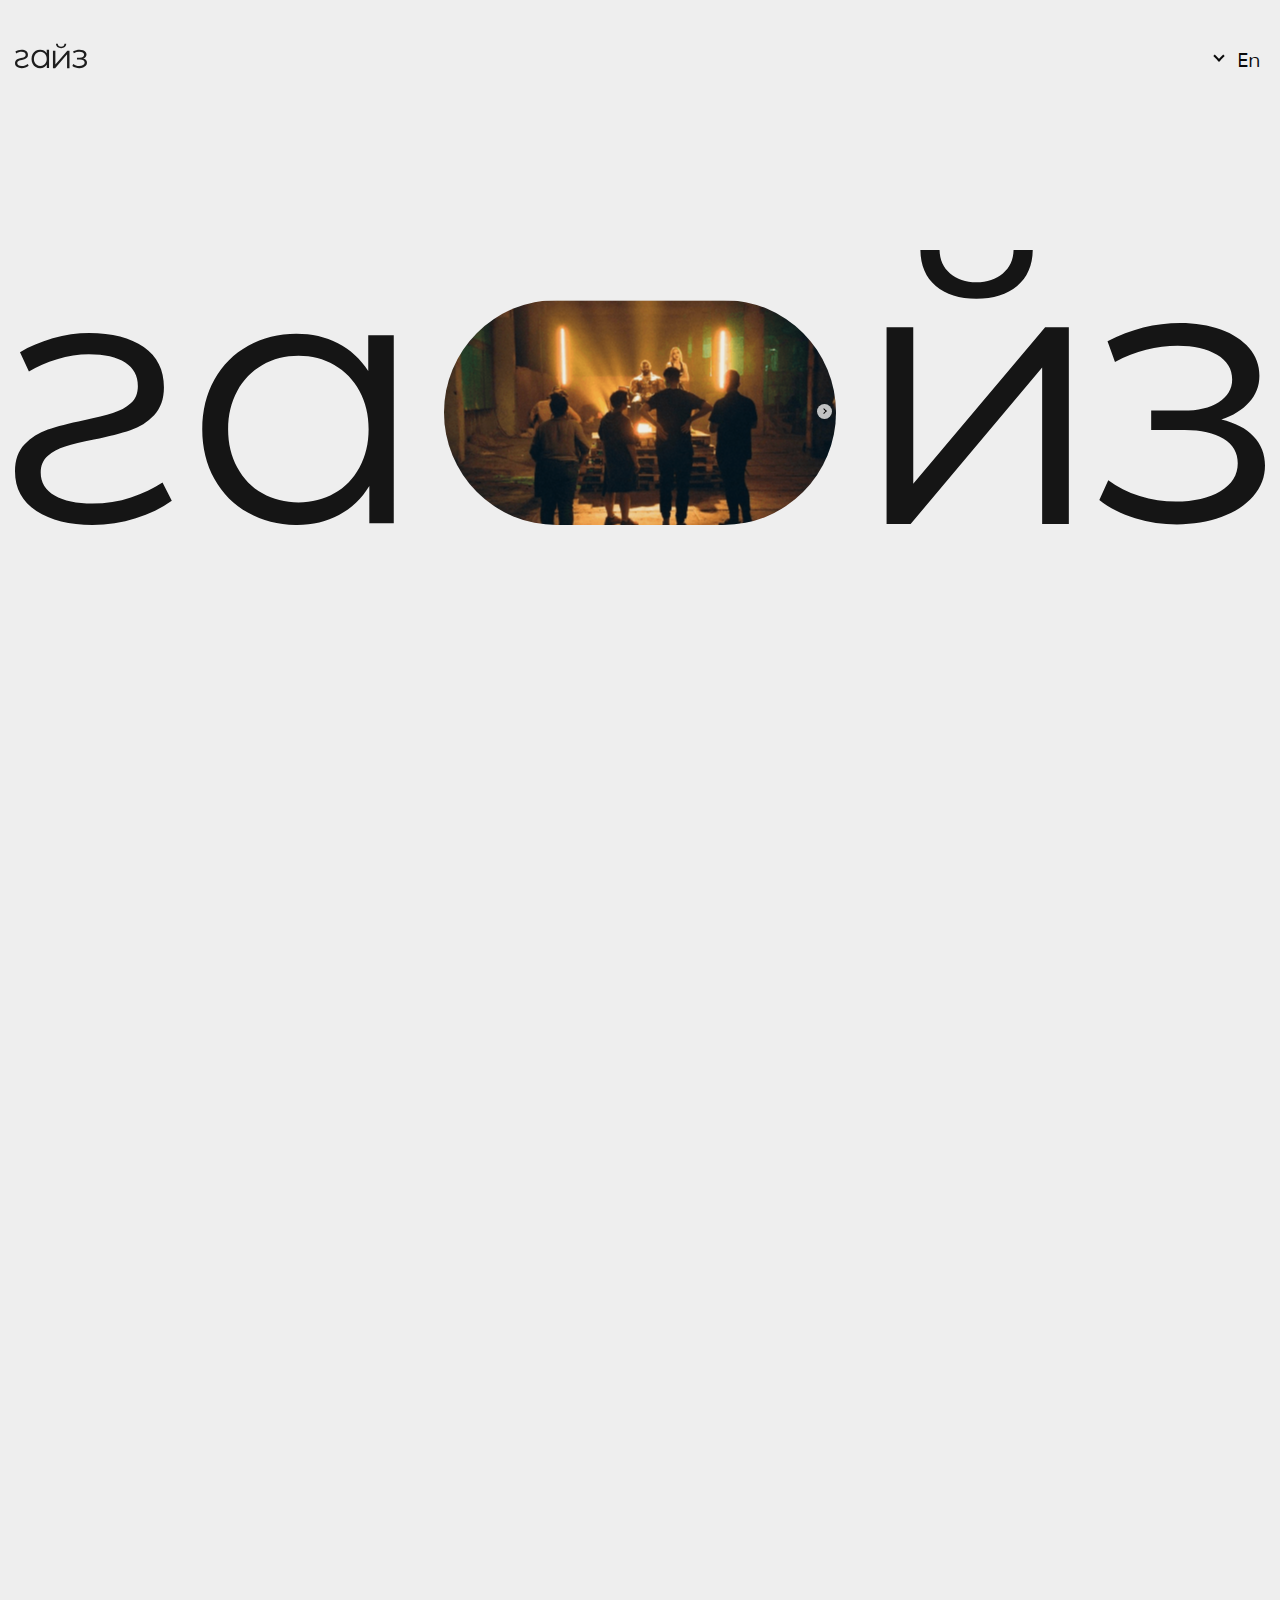
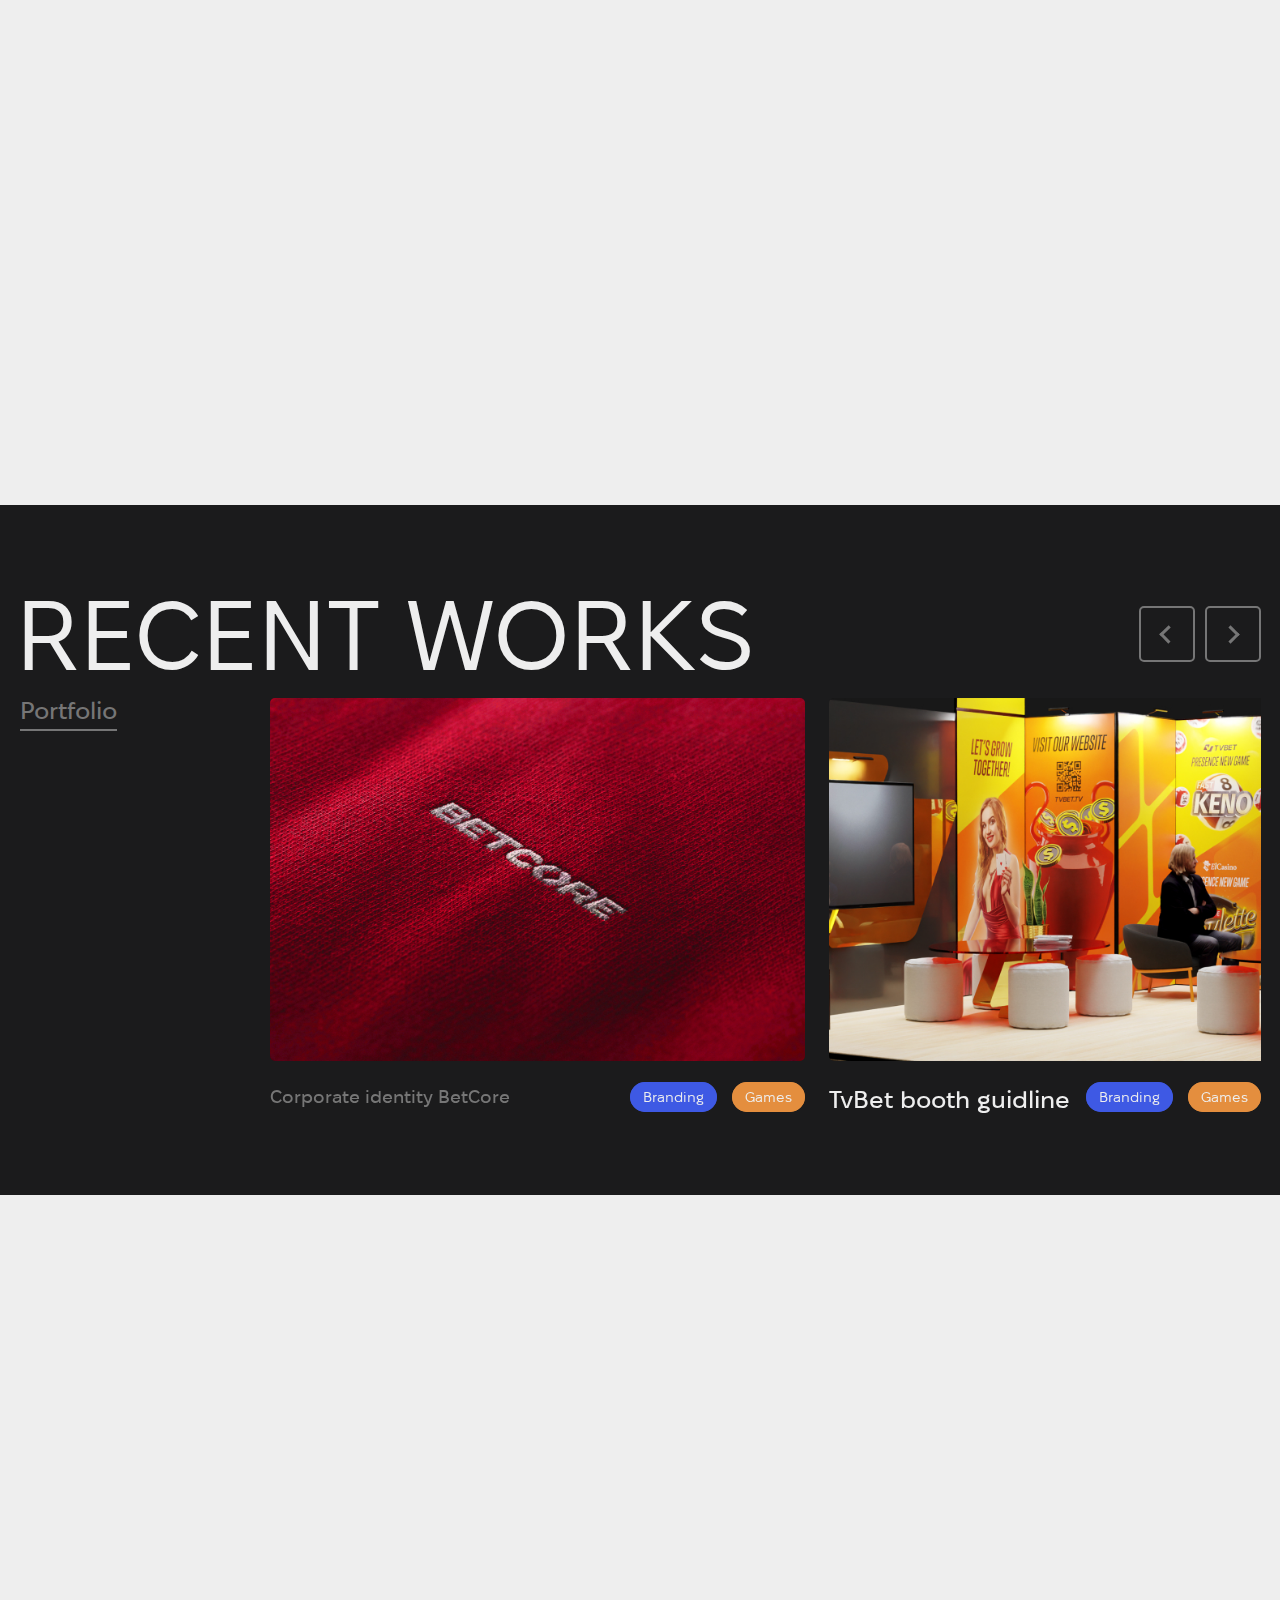
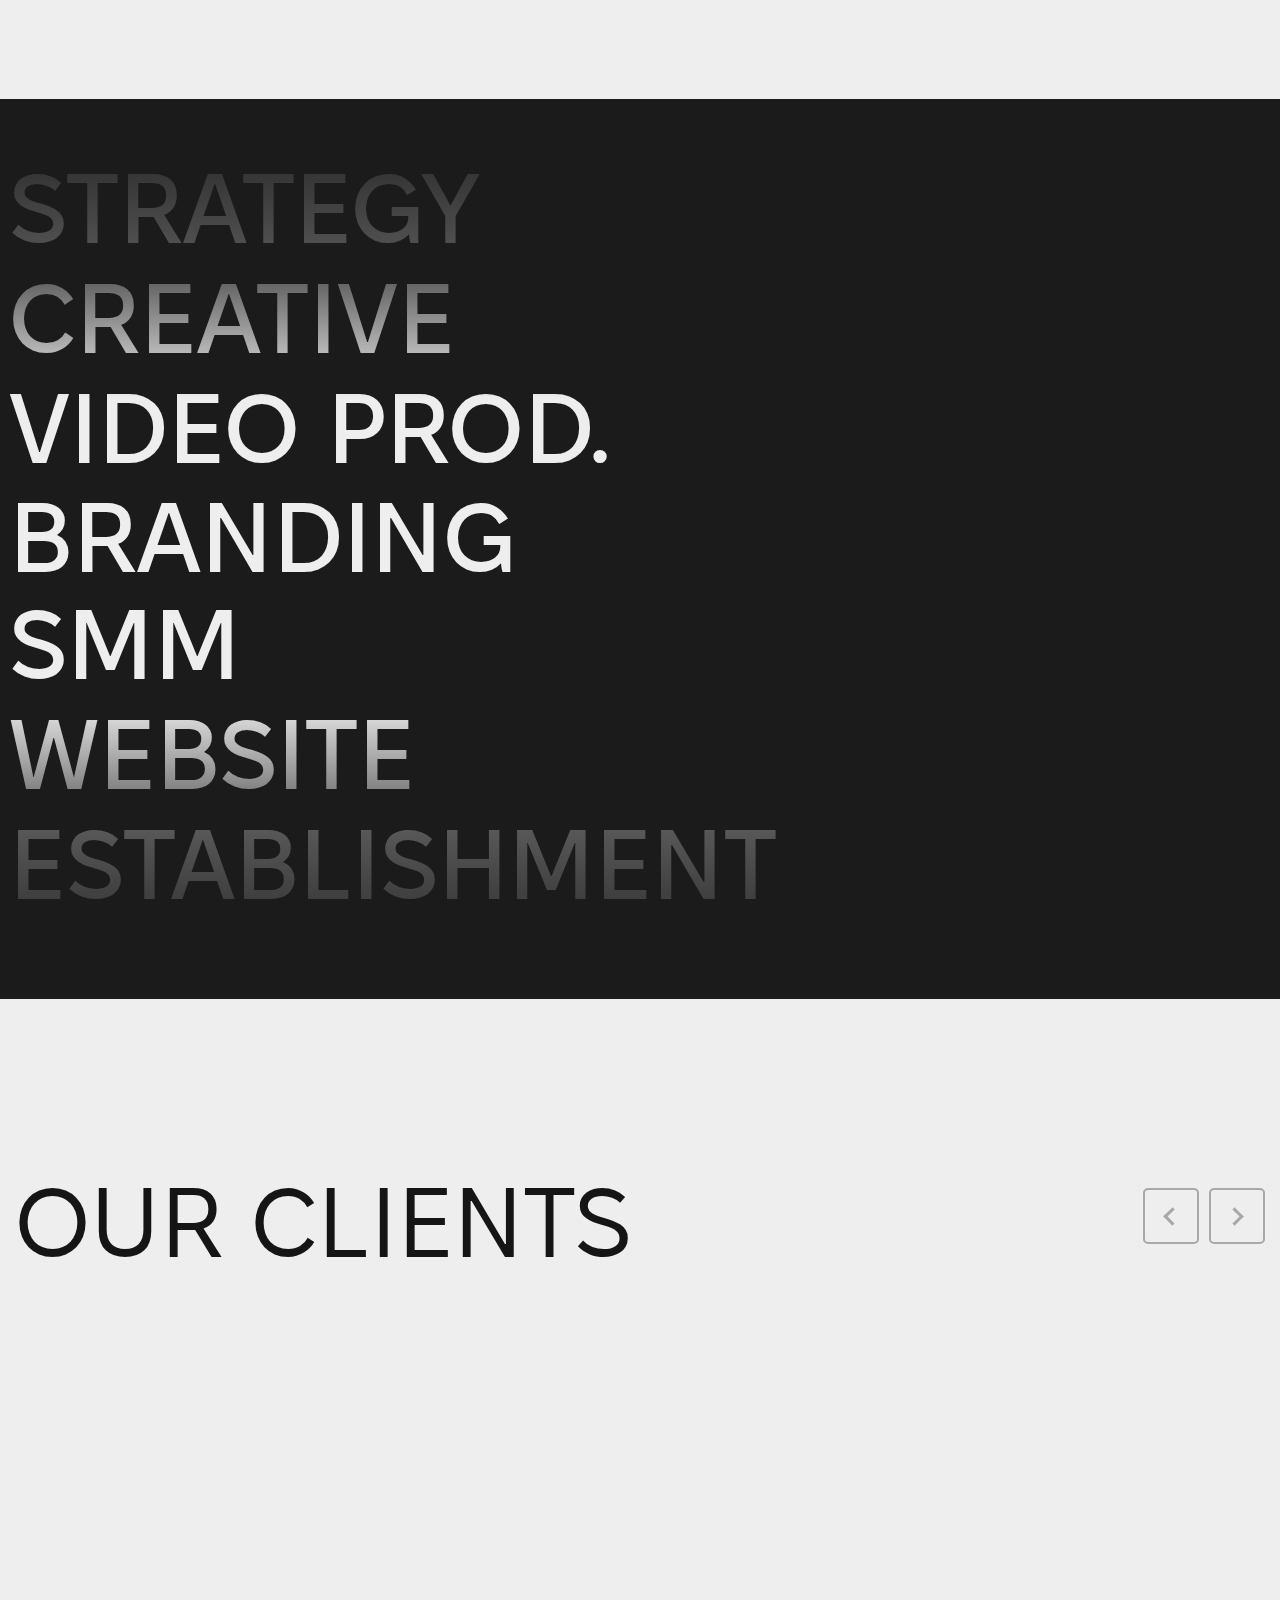
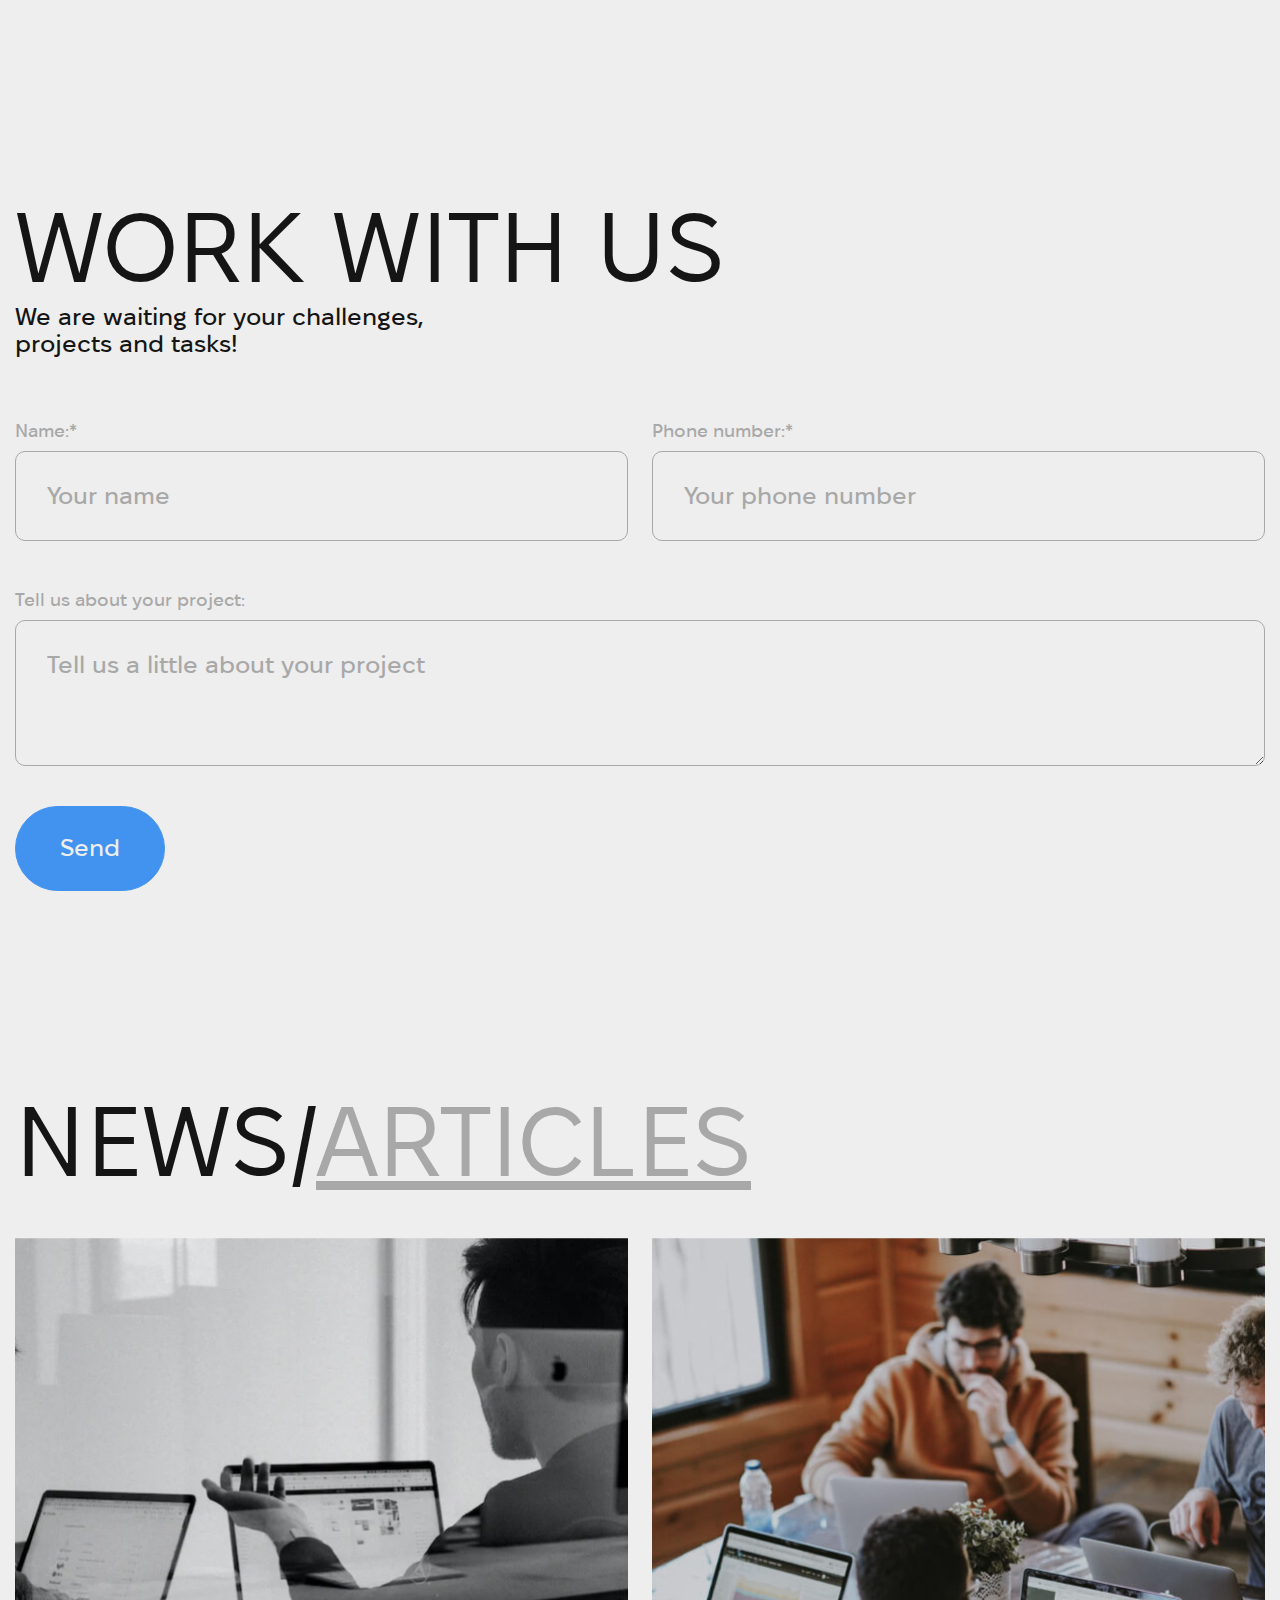
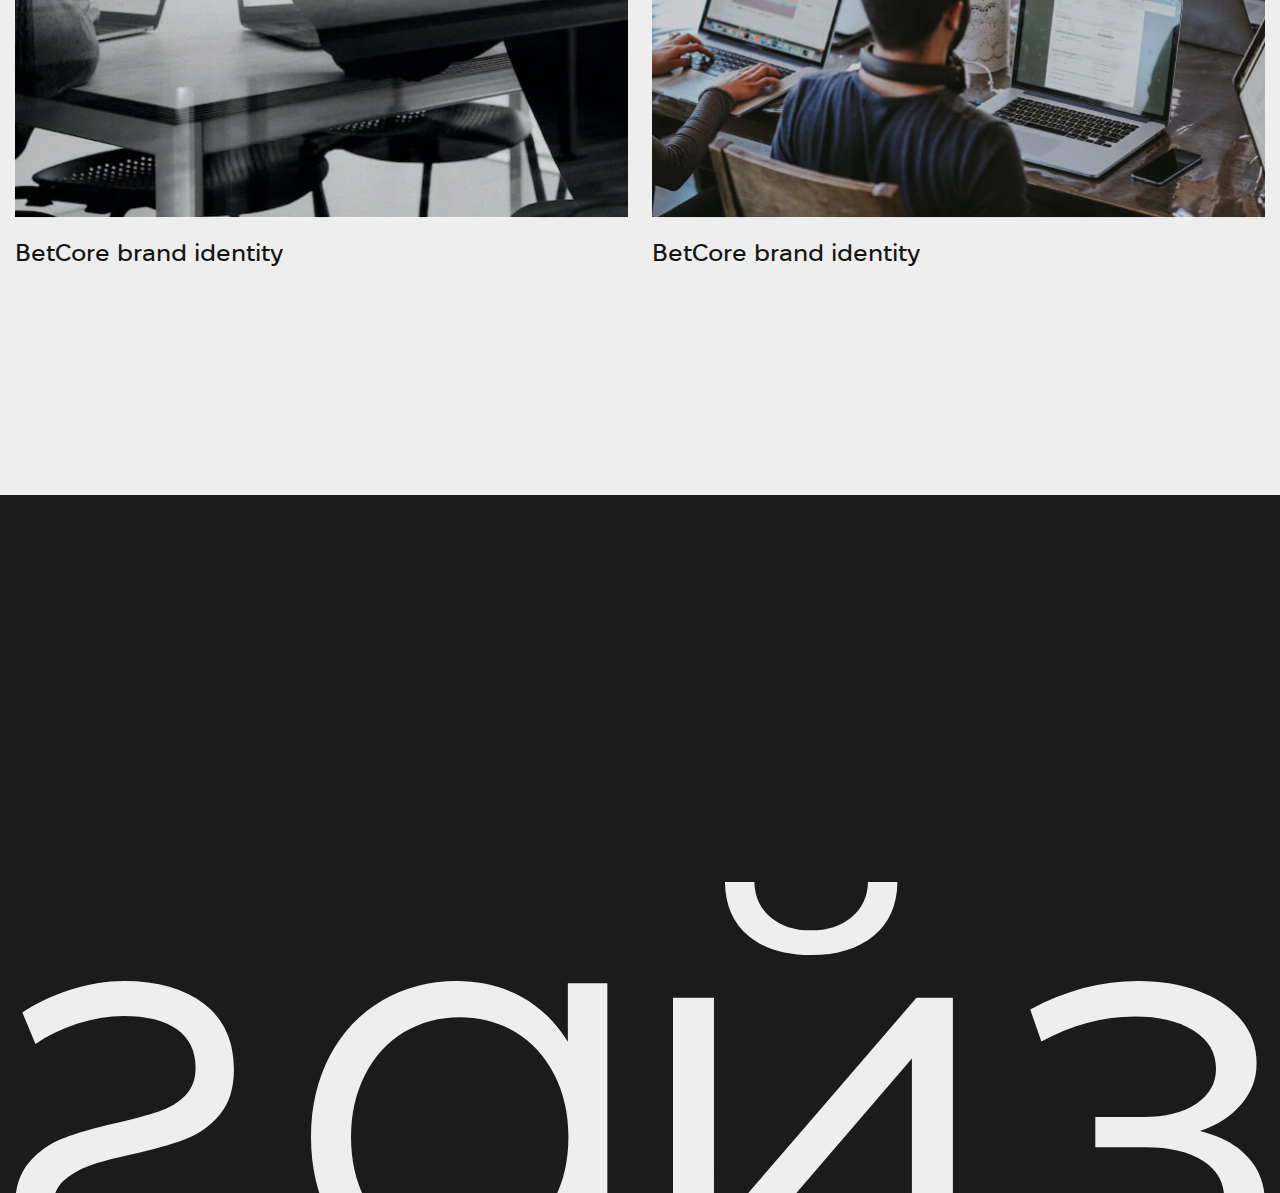
==== commit 5bb69003: "Add files via upload" ====
--- a/indexEn.html
+++ b/indexEn.html
@@ -6,118 +6,853 @@
     <meta name="viewport" content="width=device-width, initial-scale=1.0">
     <meta name="description" content="Креативное агенство.">
     <title>Guys</title>
+    <!-- favicon -->
+    <link rel="apple-touch-icon" sizes="180x180" href="./favicon/apple-touch-icon.png">
+    <link rel="icon" type="image/png" sizes="32x32" href="./favicon/favicon-32x32.png">
+    <link rel="icon" type="image/png" sizes="16x16" href="./favicon/favicon-16x16.png">
+    <link rel="manifest" href="./favicon/site.webmanifest">
+    <link rel="mask-icon" href="./favicon/safari-pinned-tab.svg" color="#5bbad5">
+    <meta name="msapplication-TileColor" content="#da532c">
+    <meta name="theme-color" content="#dadada">
     <!-- Library -->
-    <link rel="stylesheet" href="css/normalize.css">
-    <link rel="stylesheet" href="css/swiper-bundle.min.css">
+    <link rel="stylesheet" href="lib/css/normalize.css">
+    <link rel="stylesheet" href="lib/css/swiper-bundle.min.css">
+    <link rel="stylesheet" href="lib/css/animate.css">
+    <!-- <link rel="stylesheet" href="lib/css/animate.min.css"> -->
+    <!-- Custom style -->
     <link rel="stylesheet" href="css/fonts.css">
-    <!-- Custom style -->
     <link rel="stylesheet" href="css/style.css">
-    <link rel="stylesheet" href="css/style-media-guys.css">
+    <!-- <link rel="stylesheet" href="css/style-media.css"> -->
     <!-- Library scripts -->
-    <script src="js/swiper-bundle.min.js" defer></script>
+    <script src="lib/js/swiper-bundle.min.js" defer></script>
+    <script src="lib/js/just-validate.production.min.js" defer></script>
+    <script src="lib/js/inputmask.min.js" defer></script>    
+    <script src="lib/js/jquery-3.7.1.min.js" defer></script>
+    <script src="lib/js/transition.js" defer></script>
     <!-- User scripts -->
+    <script src="js/script-slider.js" defer></script>
     <script src="js/script.js" defer></script>
+    <script src="js/script-portfolio.js" defer></script>
+    <script src="js/script-video.js" defer></script>
+    <script src="js/script-slogan.js" defer></script>
+    <script src="js/script-products.js" defer></script>
+    <script src="js/script-clients.js" defer></script>
+    <script src="js/script-footer.js" defer></script>
+
 </head>
 <body>
-    <header class="header">
+    <header id="header" class="header none1">
         <h1 class="visually-hidden">Creative agency "Gayz"</h1>
-        <div class="container header__container">
-            <a href="#!">
-                <img class="header__logo image" src="img/header/logo.svg" alt="логотип" width="64" height="22">
-            </a>
-
-            <div class="header__nav">
-                <nav class="nav">
-                    <ul class="nav__list">
-                        <li><a href="#!">Home</a></li>
-                        <li><a href="#!">Services</a></li>
-                        <li><a href="#!">Portfolio</a></li>
-                        <li><a href="#!">News</a></li>
-                        <li><a href="#!">Contacts</a></li>
-                    </ul>
-                </nav>
-            </div>
-
-            <!-- <div class="header__language">
-                <div class="header__language-wrapper">
-                    <select name="language" id="language" class="header__language-change">
-                        <option value="index.html" selected>Ua</option>
-                        <option value="indexRU.html">Ru</option>
-                        <option value="indexEN.html">En</option>
-                    </select> 
-                </div>
-            </div> -->
-
-            <div class="header__language">
-                <div class="dropdown">
-                    <button class="dropdown__button">En</button>
-                    <ul class="dropdown__list">
-                        <li class="dropdown__list-item" data-value="Ua">
-                            <a class="dropdown__list-link" href="./index.html">Ua</a>
-                        </li>
-                        <li class="dropdown__list-item" data-value="Ru">
-                            <a class="dropdown__list-link" href="./indexRu.html">Ru</a>
-                        </li>
-                        <li class="dropdown__list-item" data-value="En">
-                            <a class="dropdown__list-link" href="./indexEn.html">En</a>
-                        </li>
-                    </ul> 
-                    <input type="text" name="select-category" value="" class="dropdown__input-hidden">   
+        <div class="container">
+            <div class="header__wrapper">
+                <div class="header__container">
+                    <a href="#!">
+                        <svg class="header__logo image" xmlns="http://www.w3.org/2000/svg" width="72" height="26" viewBox="0 0 56 19" fill="none">
+                            <path class="animated fadeInUpBig2" d="M1.44809 17.9149C0.482895 17.219 0 16.2278 0 14.9428C0 14.0861 0.217392 13.4079 0.651582 12.9077C1.08577 12.4082 1.60846 12.0424 2.22025 11.8098C2.83144 11.5778 3.64399 11.3459 4.65789 11.1139C5.47816 10.9175 6.12974 10.7389 6.61264 10.5781C7.09494 10.4173 7.49706 10.1768 7.81899 9.85518C8.14092 9.53358 8.30129 9.10522 8.30129 8.5701C8.30129 7.80301 8.01559 7.21385 7.44479 6.80328C6.87339 6.39272 6.05728 6.1871 4.99527 6.1871C4.28726 6.1871 3.57153 6.3077 2.84748 6.5489C2.12343 6.7901 1.48789 7.09786 0.940844 7.47284L0.337373 6.02696C0.98064 5.5986 1.71657 5.25064 2.54574 4.98242C3.37433 4.71486 4.19875 4.58109 5.01902 4.58109C6.56334 4.58109 7.78988 4.93366 8.69925 5.6388C9.60802 6.34395 10.063 7.34829 10.063 8.65116C10.063 9.52567 9.84144 10.2222 9.39953 10.7396C8.95703 11.2576 8.42246 11.6325 7.79463 11.8639C7.1674 12.0958 6.34654 12.3285 5.33323 12.5598C4.51296 12.7384 3.86495 12.9123 3.39037 13.0817C2.91579 13.2517 2.52139 13.4877 2.20778 13.7915C1.89416 14.0953 1.73735 14.5058 1.73735 15.0232C1.73735 15.7731 2.05097 16.3484 2.67879 16.7504C3.30602 17.1518 4.15896 17.3528 5.23701 17.3528C6.1541 17.3528 7.01891 17.2012 7.83146 16.8974C8.64341 16.5943 9.35558 16.2193 9.96737 15.7731L10.5946 17.1386C9.90262 17.6922 9.09008 18.1337 8.15695 18.4639C7.22383 18.7947 6.25032 18.9595 5.23701 18.9595C3.67606 18.9595 2.41329 18.6115 1.44809 17.9156V17.9149Z" fill="#151515"/>
+                            <path class="animated fadeInUpBig3" d="M26.4865 4.68693V18.8245H24.7485V16.0295C24.2031 16.9795 23.4835 17.7052 22.589 18.2066C21.6945 18.7087 20.685 18.9595 19.5603 18.9595C18.299 18.9595 17.158 18.6552 16.1358 18.0459C15.1136 17.4366 14.3123 16.5859 13.7336 15.4924C13.1542 14.3995 12.8649 13.1539 12.8649 11.7567C12.8649 10.3596 13.1542 9.1139 13.7336 8.02105C14.3129 6.9282 15.1136 6.08144 16.1358 5.48143C17.158 4.88142 18.2997 4.58109 19.5603 4.58109C20.6504 4.58109 21.6342 4.81858 22.5123 5.29355C23.3898 5.76853 24.1094 6.46248 24.6717 7.37672V4.68892H26.4865V4.68693ZM22.2569 16.5799C23.0149 16.1228 23.6112 15.4739 24.0459 14.6311C24.4805 13.7889 24.6975 12.8304 24.6975 11.7554C24.6975 10.6804 24.4805 9.72184 24.0459 8.87971C23.6112 8.03759 23.0149 7.38796 22.2569 6.93084C21.4983 6.47373 20.651 6.2455 19.7137 6.2455C18.7765 6.2455 17.9034 6.47373 17.1454 6.93084C16.3868 7.38796 15.7911 8.03759 15.3565 8.87971C14.9218 9.72184 14.7048 10.6804 14.7048 11.7554C14.7048 12.8304 14.9218 13.7896 15.3565 14.6311C15.7911 15.4739 16.3868 16.1228 17.1454 16.5799C17.9034 17.0371 18.7595 17.2653 19.7137 17.2653C20.668 17.2653 21.4983 17.0371 22.2569 16.5799Z" fill="#151515"/>
+                            <path class="animated fadeInUpBig4" d="M29.5135 5.36443H31.397V16.1681L40.7071 5.36443H42.3784V18.9595H40.495V8.15583L31.2116 18.9595H29.5142V5.36443H29.5135ZM32.988 2.5215C32.2803 1.93562 31.918 1.10863 31.9003 0.0405426H33.253C33.2706 0.712311 33.5181 1.25112 33.996 1.65571C34.4732 2.06094 35.0921 2.26323 35.8526 2.26323C36.6132 2.26323 37.236 2.06094 37.7224 1.65571C38.2087 1.25112 38.4607 0.712311 38.4783 0.0405426H39.831C39.8134 1.10926 39.4465 1.93625 38.7303 2.5215C38.0142 3.10739 37.0545 3.40002 35.8526 3.40002C34.6508 3.40002 33.695 3.10739 32.988 2.5215Z" fill="#151515"/>
+                            <path class="animated fadeInUpBig5" d="M55.2202 12.679C55.74 13.2493 55.9999 13.9446 55.9999 14.7635C55.9999 15.5824 55.7312 16.3132 55.1944 16.9552C54.6577 17.5965 53.929 18.0912 53.0084 18.4385C52.0878 18.7858 51.0734 18.9595 49.9659 18.9595C48.9943 18.9595 48.0397 18.8128 47.1027 18.5188C46.1651 18.2247 45.347 17.7932 44.6486 17.2223L45.2621 15.8061C45.8756 16.2869 46.5917 16.6612 47.4098 16.9282C48.2278 17.1953 49.0547 17.3288 49.8897 17.3288C51.1338 17.3288 52.1526 17.0841 52.9448 16.5941C53.7371 16.104 54.1335 15.441 54.1335 14.603C54.1335 13.8544 53.8094 13.2717 53.1619 12.8526C52.5138 12.4343 51.6278 12.2245 50.5033 12.2245H48.202V10.8346H50.4007C51.4063 10.8346 52.2161 10.634 52.8297 10.2334C53.4432 9.83279 53.7503 9.29407 53.7503 8.61656C53.7503 7.868 53.4054 7.28061 52.7145 6.85305C52.0242 6.4255 51.125 6.21172 50.0175 6.21172C48.5683 6.21172 47.1367 6.5952 45.7221 7.36086L45.2105 5.89072C46.8126 5.01785 48.4745 4.58109 50.1962 4.58109C51.2187 4.58109 52.1431 4.73698 52.97 5.04877C53.7962 5.36055 54.4437 5.80192 54.9132 6.37156C55.382 6.94185 55.6161 7.60095 55.6161 8.3495C55.6161 9.09805 55.3813 9.69465 54.9132 10.2472C54.4444 10.7997 53.8094 11.2095 53.0084 11.4766C53.963 11.7081 54.6998 12.1094 55.2196 12.679H55.2202Z" fill="#151515"/>
+                        </svg>
+                    </a>
+        
+                    <div class="header__nav">
+                        <nav class="nav">
+                            <ul class="nav__list">
+                                <li class="nav__link">
+                                    <a href="#header">Main</a>
+                                </li>
+                                <li class="nav__link2">
+                                    <a href="#products">Services</a>
+                                </li>
+                                <li class="nav__link3">
+                                    <a href="#portfolio">Portfolio</a>
+                                </li>
+                                <li class="nav__link4">
+                                    <a href="#news">News</a>
+                                </li>
+                                <li class="nav__link5">
+                                    <a href="#contacts">Contacts</a>
+                                </li>
+                            </ul>
+                        </nav>
+                    </div>
+    
+                    <div class="header__nav-slogan">We will make friends<br>
+                        your business with customers</div>
+    
+                    <button type="submit" class="header__nav__submit">Work with us</button>
+        
+                    <div class="header__nav-btn">
+                        <a class="nav-icon-btn">
+                            <div class="nav-circle-wrapper">
+                                <div class="nav-circle-item"></div>
+                                <div class="nav-circle-item"></div>
+                                <div class="nav-circle-item"></div>
+                            </div>
+                            <div class="nav-icon">
+                                Menu
+                            </div>
+                        </a>
+                    </div>
+        
+                    <button class="header__nav-close"></button>
+                
+                    <div class="header__language">
+                        <div class="dropdown">
+                            <a class="dropdown__button">En</a>
+                            <ul class="dropdown__list">
+                                <li class="dropdown__list-item" data-value="Ua">
+                                    <a class="dropdown__list-link" href="./index.html">Ua</a>
+                                </li>
+                                <li class="dropdown__list-item" data-value="Ru">
+                                    <a class="dropdown__list-link" href="./indexRu.html">Ru</a>
+                                </li>
+                                <li class="dropdown__list-item" data-value="En">
+                                    <a class="dropdown__list-link" href="./indexEn.html">En</a>
+                                </li>
+                            </ul> 
+                            <input type="text" name="select-category" value="" class="dropdown__input-hidden">   
+                        </div>
+                    </div>
                 </div>
             </div>
         </div>
     </header>
 
     <main>
-        <section class="guys">
+        <section id="guys" class="guys none1">
             <div class="container guys__container">
                 <div class="guys__content">
-                    <img class="guys__letter" src="./img/guys/g.svg" alt="g">
-                    <img class="guys__letter" src="./img/guys/u.svg" alt="u">
-
-                    <div class="guys__slider-block">
-                        <div class="guys__slider swiper">
-                            <div class="guys__slider-wrapper swiper-wrapper">
-                                <div class="swiper-slide">
-                                    <div class="guys__image">
-                                        <img src="./img/guys/guys_img_1.png" alt="guys_img_1">
-                                    </div>
-                                </div>
-                                <div class="swiper-slide">
-                                    <div class="guys__image">
-                                        <img src="./img/guys/guys_img_2.png" alt="guys_img_2">
-                                    </div>
-                                </div>
-                                <div class="swiper-slide">
-                                    <div class="guys__image">
-                                        <img src="./img/guys/guys_img_3.png" alt="guys_img_3">
-                                    </div>
-                                </div>
-                                <div class="swiper-slide">
-                                    <div class="guys__image">
-                                        <img src="./img/guys/guys_img_4.png" alt="guys_img_4">
-                                    </div>
-                                </div>
-                            </div>
-    
-                            <div class="guys__arrow">
-                                <button class="guys__slider-btn guys__slider-btn-next">
-                                    <i class="arrow-right"></i>
-                                </button>
-                            </div>
-                        </div>
-                    </div>
-
-                    <img class="guys__letter" src="./img/guys/y.svg" alt="y">
-                    <img class="guys__letter" src="./img/guys/s.svg" alt="s">
-                </div>
+
+                    <div class="guys__letter-wrapper guys__letter-wrapper-top">
+
+                        <div class="guys__letter-wrapper-item-1 wow fadeInUpBig">
+                            <div class="guys__letter-change">
+                                <img class="guys__letter guys__letter-g" src="./img/guys/g.svg" alt="g">
+                            </div>
+                            <div class="guys__letter-change">
+                                <img class="guys__letter-hov guys__letter-g-hov" src="./img/guys/g_hov.svg" alt="g">
+                            </div>
+                        </div>
+
+                        <div class="guys__letter-wrapper-item-2 wow fadeInUpBig" data-wow-delay="0.1s">
+                            <div class="guys__letter-change">
+                                <img class="guys__letter guys__letter-u" src="./img/guys/u.svg" alt="u">
+                            </div>
+                            <div class="guys__letter-change">
+                                <img class="guys__letter-hov guys__letter-u-hov" src="./img/guys/u_hov.svg" alt="u">
+                            </div>    
+                        </div>
+
+                    </div>
+
+                    <div title="Pause" class="guys__video-block guys__video-block-center">
+                        <video class="video" loop="loop" autoplay="" muted="" poster="./img/guys/guys_img_1.png">
+                            <source src="./video/guys.mp4" type="video/mp4" />
+                        </video>
+
+                        <div class="guys__arrow">
+                            <button class="guys__slider-btn guys__slider-btn-next">
+                                <i class="arrow-right"></i>
+                            </button>
+                        </div>
+                    </div>
+
+                    <div class="guys__letter-wrapper guys__letter-wrapper-bottom">
+
+                        <div class="guys__letter-wrapper-item-3 wow fadeInUpBig" data-wow-delay="0.2s">
+                            <div class="guys__letter-change">
+                                <img class="guys__letter guys__letter-y" src="./img/guys/y.svg" alt="y">
+                            </div>
+                            <div class="guys__letter-change">
+                                <img class="guys__letter-hov guys__letter-y-hov" src="./img/guys/y_hov.svg" alt="y">
+                            </div>
+                        </div>
+
+                        <div class="guys__letter-wrapper-item-4 wow fadeInUpBig" data-wow-delay="0.3s">
+                            <div class="guys__letter-change">
+                                <img class="guys__letter guys__letter-s" src="./img/guys/s.svg" alt="s">
+                            </div>
+                            <div class="guys__letter-change">
+                                <img class="guys__letter-hov guys__letter-s-hov" src="./img/guys/s_hov.svg" alt="s">
+                            </div>
+                        </div>
+                    </div>
+                </div>
+
+                <div class="guys__content-border"></div>
             </div>
         </section>
 
+        <section class="slider none1">
+                <div class="slider__home"></div>
+        </section>
+
+        <section id="portfolio" class="portfolio none1">
+            <div class="portfolio__container">
+                <div class="container">
+                    <h2 class="portfolio__title">Recent works</h2>
+                    <div class="portfolio__block">
+                        <div class="portfolio__link-wrapper">
+                            <a href="#!" class="portfolio__link-item portfolio__link">Portfolio</a>
+                        </div>
+                        <div class="portfolio__slider-block">
+                            <div class="portfolio__slider swiper">
+                                <div class="portfolio__slider-wrapper swiper-wrapper">
+                                    <div class="swiper-slide">
+                                        <div class="portfolio__slider-item">
+                                            
+                                            <div class="portfolio__slider-img">
+                                                <img src="./img/portfolio/portfolio_img-1.jpg" alt="portfolio_img-1">
+                                            </div>
+                                            <div class="portfolio__description-wrapper">
+                                                <a href="#!" class="portfolio__description-name portfolio__link">Corporate identity BetCore</a>
+                                                <div class="portfolio__description-btn-wrapper">
+                                                    <a href="#!" class="portfolio__description-btn-left portfolio__link">Branding</a>
+                                                    <a href="#!" class="portfolio__description-btn-right portfolio__link">Games</a>
+                                                </div>
+                                            </div>
+                                        </div>
+                                    </div>
+                                    <div class="swiper-slide">
+                                        <div class="portfolio__slider-item">
+                                            <div class="portfolio__slider-img">
+                                                <img src="./img/portfolio/portfolio_img-2.jpg" alt="portfolio_img-2">
+                                            </div>
+                                            <div class="portfolio__description-wrapper">
+                                                <a href="#!" class="portfolio__description-name portfolio__link">TvBet booth guidline</a>
+                                                <div class="portfolio__description-btn-wrapper">
+                                                    <a href="#!" class="portfolio__description-btn-left portfolio__link">Branding</a>
+                                                    <a href="#!" class="portfolio__description-btn-right portfolio__link">Games</a>
+                                                </div>
+                                            </div>
+                                        </div>
+                                    </div>
+                                    <div class="swiper-slide">
+                                        <div class="portfolio__slider-item">
+                                            <div class="portfolio__slider-img">
+                                                <img src="./img/portfolio/portfolio_img-1.jpg" alt="portfolio_img-1">
+                                            </div>
+                                            <div class="portfolio__description-wrapper">
+                                                <a href="#!" class="portfolio__description-name portfolio__link">Corporate identity BetCore</a>
+                                                <div class="portfolio__description-btn-wrapper">
+                                                    <a href="#!" class="portfolio__description-btn-left portfolio__link">Branding</a>
+                                                    <a href="#!" class="portfolio__description-btn-right portfolio__link">Games</a>
+                                                </div>
+                                            </div>
+                                        </div>
+                                    </div>
+                                    <div class="swiper-slide">
+                                        <div class="portfolio__slider-item">
+                                            <div class="portfolio__slider-img">
+                                                <img src="./img/portfolio/portfolio_img-2.jpg" alt="portfolio_img-2">
+                                            </div>
+                                            <div class="portfolio__description-wrapper">
+                                                <a href="#!" class="portfolio__description-name portfolio__link">TvBet booth guidline</a>
+                                                <div class="portfolio__description-btn-wrapper">
+                                                    <a href="#!" class="portfolio__description-btn-left portfolio__link">Branding</a>
+                                                    <a href="#!" class="portfolio__description-btn-right portfolio__link">Games</a>
+                                                </div>
+                                            </div>
+                                        </div>
+                                    </div>
+                                    <div class="swiper-slide">
+                                        <div class="portfolio__slider-item">
+                                            <div class="portfolio__slider-img">
+                                                <img src="./img/portfolio/portfolio_img-1.jpg" alt="portfolio_img-1">
+                                            </div>
+                                            <div class="portfolio__description-wrapper">
+                                                <a href="#!" class="portfolio__description-name portfolio__link">Corporate identity BetCore</a>
+                                                <div class="portfolio__description-btn-wrapper">
+                                                    <a href="#!" class="portfolio__description-btn-left portfolio__link">Branding</a>
+                                                    <a href="#!" class="portfolio__description-btn-right portfolio__link">Games</a>
+                                                </div>
+                                            </div>
+                                        </div>
+                                    </div>
+        
+                                </div>
+                            </div>
+                            <div class="portfolio__slider-btn-wrapper">
+                                <button class="portfolio__slider-btn portfolio__slider-btn-prev">
+                                    <i class="slider__btn-prev"></i>
+                                </button>
+                                <button class="portfolio__slider-btn portfolio__slider-btn-next">
+                                    <i class="slider__btn-next"></i>
+                                </button>
+                            </div>
+                        </div>
+                    </div>
+                </div>
+            </div>
+        </section>
+
+        <section class="slogan none1">
+            <div class="container">
+                <div class="slogan__text-wrapper">
+                    <div class="slogan__text-item _animat-item">
+                        <div class="slogan__text-first_line _animat-show">
+                            <div class="first_line-1">It's</div>
+                            <div class="first_line-2">simple</div> 
+                            <div></div>   
+                            <div class="first_line-3">—</div>
+                            <div></div>
+                            <div class="first_line-4">we</div>    
+                            <div class="first_line-5">make</div>     
+                        </div>
+                    </div>
+                    <div class="slogan__text-item _animat-item">
+                        <div class="slogan__text-second_line _animat-show">
+                            <div class="second_line-1">your</div> 
+                            <div class="second_line-2">product,</div> 
+                            <div></div>   
+                            <div class="second_line-3">product</div> 
+                        </div>
+                    </div>
+                    <div class="slogan__text-item _animat-item">
+                        <div class="slogan__text-third_line _animat-show">
+                            <div class="third_line-1">or</div>
+                            <div></div>
+                            <div></div>
+                            <div></div>
+                            <div class="third_line-2">service</div> 
+                            <div class="third_line-3">more</div> 
+                        </div>
+                    </div>
+                    <div class="slogan__text-item _animat-item">
+                        <div class="slogan__text-fourth_line _animat-show">
+                            <div class="fourth_line-1">interesting</div> 
+                            <div class="fourth_line-2">for</div> 
+                            <div class="fourth_line-3">the</div> 
+                            <div class="fourth_line-4">client.</div>    
+                        </div>
+                    </div>
+                </div>
+            </div>
+
+        </section>
+
+        <section id="products" class="products none1">
+            <div class="products__container">
+                <div class="container">
+                    <div class="products__wrapper">
+                        <div class="products__description">
+                            <div class="products__description-bg-top"></div>
+                            <div class="products__description-bg-bottom"></div>
+                            <div class="products__text-animation-horizont">
+                                <p>Стратегія&nbsp;&nbsp;Креатив&nbsp;&nbsp;Відео&nbsp;продукція&nbsp;&nbsp;Брендинг&nbsp;&nbsp;SMM&nbsp;&nbsp;Вебсайт&nbsp;&nbsp;Заснування</p>
+
+                                <p>Sunny Bonnell and Ashleigh Hansberger love contributing to news, articles, and stories about entrepreneurship, business</p>
+                            </div>
+                            <div class="products__text-animation">
+                                <div class="products__text-first_block">
+                                    <p class="products-reveal">Strategy</p>
+                                    <p class="products-reveal2">Creative</p>
+                                    <p class="products-reveal3">Video&nbsp;prod.</p>
+                                    <p class="products-reveal4">Branding</p>
+                                </div>
+                                <div class="products__text-second_block">
+                                    Sunny Bonnell and Ashleigh Hansberger love contributing to news, articles, and stories about entrepreneurship, business 
+                                </div>
+                                <div class="products__text-third_block">
+                                    <p>SMM</p>
+                                    <p>Website</p>
+                                    <p>Establishment</p>
+                                </div>         
+                            </div>
+                        </div>
+                    </div>
+                    <div class="products__animation">
+                        <div class="products__description-bg-right"></div>
+
+                        <div class="products__img">
+                            <img src="./img/products/products.png" alt="products.png">
+                        </div>
+                        
+                        <div class="products__animation-btn-block">
+                            <div class="products__animation-btn-wrapper">
+                                <div class="products__animation-description-wrapper">
+                                    <a href="#!" class="products__description-name">Corporate identity BetCore</a>
+                                    <div class="products__description-btn-wrapper">
+                                        <a href="#!" class="products__description-btn-left">Branding</a>
+                                        <a href="#!" class="products__description-btn-right">Games</a>
+                                    </div>
+                                </div>
+
+                                <div class="products__btn-wrapper">
+                                    <a href="#!" data-ripple="once" class="products__animation-btn products__animation-btn-next">Look at the case
+                                        <i class="products__btn-next"></i>
+                                        <!-- <span class="ripple"></span> -->
+                                    </a>
+                                </div>
+                            </div>
+                        </div>
+
+                    </div>
+                </div>
+            </div>
+        </section>
+
+        <section class="clients none1">
+            <div class="clients__container">
+                <div class="container">
+                    <h2 class="clients__title">Our clients</h2>
+                    <div class="clients__slider-block">
+                        <div class="clients__slider swiper">
+
+                            <!-- <div class="clients__slider-wrapper swiper-wrapper">
+
+                                <div class="swiper-slide">
+                                    <div class="clients__slider-item wow fadeIn" data-wow-delay=".3s" data-wow-duration=".5s">
+                                        <div class="clients__slider-item-img">
+                                            <img src="./img/clients/clients_img-1.jpg" alt="clients_img-1">
+                                        </div>
+                                        <div class="clients__slider-item-description">
+                                            <h3 class="clients__slider-description-name">TvBet</h3>
+                                            <div class="clients__slider-description-text">
+                                                Motto® Founders Sunny Bonnell and Ashleigh Hansberger are bestselling authors, keynote speakers, and global thought leaders. 
+                                            </div>
+                                        </div>
+                                    </div>
+                                </div>  
+                                
+                                <div class="swiper-slide">
+                                    <div class="clients__slider-item wow fadeIn" data-wow-delay=".6s" data-wow-duration=".5s">
+                                        <div class="clients__slider-item-img">
+                                            <img src="./img/clients/clients_img-2.jpg" alt="clients_img-2">
+                                        </div>
+                                        <div class="clients__slider-item-description">
+                                            <h3 class="clients__slider-description-name">TvBet</h3>
+                                            <div class="clients__slider-description-text">
+                                                Motto® Founders Sunny Bonnell and Ashleigh Hansberger are bestselling authors, keynote speakers, and global thought leaders. 
+                                            </div>
+                                        </div>
+                                    </div>
+                                </div>    
+                                <div class="swiper-slide">
+                                    <div class="clients__slider-item wow fadeIn" data-wow-delay=".9s" data-wow-duration=".5s">
+                                        <div class="clients__slider-item-img">
+                                            <img src="./img/clients/clients_img-3.jpg" alt="clients_img-3">
+                                        </div>
+                                        <div class="clients__slider-item-description">
+                                            <h3 class="clients__slider-description-name">TvBet</h3>
+                                            <div class="clients__slider-description-text">
+                                                Motto® Founders Sunny Bonnell and Ashleigh Hansberger are bestselling authors, keynote speakers, and global thought leaders. 
+                                            </div>
+                                        </div>
+                                    </div>
+                                </div>    
+                                <div class="swiper-slide">
+                                    <div class="clients__slider-item wow fadeIn" data-wow-delay="1.2s" data-wow-duration=".5s">
+                                        <div class="clients__slider-item-img">
+                                            <img src="./img/clients/clients_img-4.jpg" alt="clients_img-4">
+                                        </div>
+                                        <div class="clients__slider-item-description">
+                                            <h3 class="clients__slider-description-name">TvBet</h3>
+                                            <div class="clients__slider-description-text">
+                                                Motto® Founders Sunny Bonnell and Ashleigh Hansberger are bestselling authors, keynote speakers, and global thought leaders. 
+                                            </div>
+                                        </div>
+                                    </div>
+                                </div>    
+                                <div class="swiper-slide">
+                                    <div class="clients__slider-item">
+                                        <div class="clients__slider-item-img">
+                                            <img src="./img/clients/clients_img-5.jpg" alt="clients_img-5">
+                                        </div>
+                                        <div class="clients__slider-item-description">
+                                            <h3 class="clients__slider-description-name">TvBet</h3>
+                                            <div class="clients__slider-description-text">
+                                                Motto® Founders Sunny Bonnell and Ashleigh Hansberger are bestselling authors, keynote speakers, and global thought leaders. 
+                                            </div>
+                                        </div>
+                                    </div>
+                                </div>    
+                                <div class="swiper-slide">
+                                    <div class="clients__slider-item">
+                                        <div class="clients__slider-item-img">
+                                            <img src="./img/clients/clients_img-6.jpg" alt="clients_img-6">
+                                        </div>
+                                        <div class="clients__slider-item-description">
+                                            <h3 class="clients__slider-description-name">TvBet</h3>
+                                            <div class="clients__slider-description-text">
+                                                Motto® Founders Sunny Bonnell and Ashleigh Hansberger are bestselling authors, keynote speakers, and global thought leaders. 
+                                            </div>
+                                        </div>
+                                    </div>
+                                </div>    
+                                <div class="swiper-slide">
+                                    <div class="clients__slider-item">
+                                        <div class="clients__slider-item-img">
+                                            <img src="./img/clients/clients_img-7.jpg" alt="clients_img-7">
+                                        </div>
+                                        <div class="clients__slider-item-description">
+                                            <h3 class="clients__slider-description-name">TvBet</h3>
+                                            <div class="clients__slider-description-text">
+                                                Motto® Founders Sunny Bonnell and Ashleigh Hansberger are bestselling authors, keynote speakers, and global thought leaders. 
+                                            </div>
+                                        </div>
+                                    </div>
+                                </div>    
+                                <div class="swiper-slide">
+                                    <div class="clients__slider-item">
+                                        <div class="clients__slider-item-img">
+                                            <img src="./img/clients/clients_img-8.jpg" alt="clients_img-8">
+                                        </div>
+                                        <div class="clients__slider-item-description">
+                                            <h3 class="clients__slider-description-name">TvBet</h3>
+                                            <div class="clients__slider-description-text">
+                                                Motto® Founders Sunny Bonnell and Ashleigh Hansberger are bestselling authors, keynote speakers, and global thought leaders. 
+                                            </div>
+                                        </div>
+                                    </div>
+                                </div>    
+                                <div class="swiper-slide">
+                                    <div class="clients__slider-item">
+                                        <div class="clients__slider-item-img">
+                                            <img src="./img/clients/clients_img-9.jpg" alt="clients_img-9">
+                                        </div>
+                                        <div class="clients__slider-item-description">
+                                            <h3 class="clients__slider-description-name">TvBet</h3>
+                                            <div class="clients__slider-description-text">
+                                                Motto® Founders Sunny Bonnell and Ashleigh Hansberger are bestselling authors, keynote speakers, and global thought leaders. 
+                                            </div>
+                                        </div>
+                                    </div>
+                                </div>    
+                                <div class="swiper-slide">
+                                    <div class="clients__slider-item">
+                                        <div class="clients__slider-item-img">
+                                            <img src="./img/clients/clients_img-10.jpg" alt="clients_img-10">
+                                        </div>
+                                        <div class="clients__slider-item-description">
+                                            <h3 class="clients__slider-description-name">TvBet</h3>
+                                            <div class="clients__slider-description-text">
+                                                Motto® Founders Sunny Bonnell and Ashleigh Hansberger are bestselling authors, keynote speakers, and global thought leaders. 
+                                            </div>
+                                        </div>
+                                    </div>
+                                </div>    
+                            </div> -->
+
+                            <div class="clients__slider-wrapper swiper-wrapper _animat-client">
+
+                                <div class="swiper-slide">
+                                    <div class="clients__slider-item client-item-1">
+                                        <div class="clients__slider-item-img">
+                                            <img src="./img/clients/clients_img-1.jpg" alt="clients_img-1">
+                                        </div>
+                                        <div class="clients__slider-item-description">
+                                            <h3 class="clients__slider-description-name">TvBet</h3>
+                                            <div class="clients__slider-description-text">
+                                                Motto® Founders Sunny Bonnell and Ashleigh Hansberger are bestselling authors, keynote speakers, and global thought leaders. 
+                                            </div>
+                                        </div>
+                                    </div>
+                                </div>  
+                                
+                                <div class="swiper-slide">
+                                    <div class="clients__slider-item client-item-2">
+                                        <div class="clients__slider-item-img">
+                                            <img src="./img/clients/clients_img-2.jpg" alt="clients_img-2">
+                                        </div>
+                                        <div class="clients__slider-item-description">
+                                            <h3 class="clients__slider-description-name">TvBet</h3>
+                                            <div class="clients__slider-description-text">
+                                                Motto® Founders Sunny Bonnell and Ashleigh Hansberger are bestselling authors, keynote speakers, and global thought leaders. 
+                                            </div>
+                                        </div>
+                                    </div>
+                                </div>    
+                                <div class="swiper-slide">
+                                    <div class="clients__slider-item client-item-3">
+                                        <div class="clients__slider-item-img">
+                                            <img src="./img/clients/clients_img-3.jpg" alt="clients_img-3">
+                                        </div>
+                                        <div class="clients__slider-item-description">
+                                            <h3 class="clients__slider-description-name">TvBet</h3>
+                                            <div class="clients__slider-description-text">
+                                                Motto® Founders Sunny Bonnell and Ashleigh Hansberger are bestselling authors, keynote speakers, and global thought leaders. 
+                                            </div>
+                                        </div>
+                                    </div>
+                                </div>    
+                                <div class="swiper-slide">
+                                    <div class="clients__slider-item client-item-4">
+                                        <div class="clients__slider-item-img">
+                                            <img src="./img/clients/clients_img-4.jpg" alt="clients_img-4">
+                                        </div>
+                                        <div class="clients__slider-item-description">
+                                            <h3 class="clients__slider-description-name">TvBet</h3>
+                                            <div class="clients__slider-description-text">
+                                                Motto® Founders Sunny Bonnell and Ashleigh Hansberger are bestselling authors, keynote speakers, and global thought leaders. 
+                                            </div>
+                                        </div>
+                                    </div>
+                                </div>    
+                                <div class="swiper-slide">
+                                    <div class="clients__slider-item client-item-5">
+                                        <div class="clients__slider-item-img">
+                                            <img src="./img/clients/clients_img-5.jpg" alt="clients_img-5">
+                                        </div>
+                                        <div class="clients__slider-item-description">
+                                            <h3 class="clients__slider-description-name">TvBet</h3>
+                                            <div class="clients__slider-description-text">
+                                                Motto® Founders Sunny Bonnell and Ashleigh Hansberger are bestselling authors, keynote speakers, and global thought leaders. 
+                                            </div>
+                                        </div>
+                                    </div>
+                                </div>    
+                                <div class="swiper-slide">
+                                    <div class="clients__slider-item client-item-6">
+                                        <div class="clients__slider-item-img">
+                                            <img src="./img/clients/clients_img-6.jpg" alt="clients_img-6">
+                                        </div>
+                                        <div class="clients__slider-item-description">
+                                            <h3 class="clients__slider-description-name">TvBet</h3>
+                                            <div class="clients__slider-description-text">
+                                                Motto® Founders Sunny Bonnell and Ashleigh Hansberger are bestselling authors, keynote speakers, and global thought leaders. 
+                                            </div>
+                                        </div>
+                                    </div>
+                                </div>    
+                                <div class="swiper-slide">
+                                    <div class="clients__slider-item client-item-7">
+                                        <div class="clients__slider-item-img">
+                                            <img src="./img/clients/clients_img-7.jpg" alt="clients_img-7">
+                                        </div>
+                                        <div class="clients__slider-item-description">
+                                            <h3 class="clients__slider-description-name">TvBet</h3>
+                                            <div class="clients__slider-description-text">
+                                                Motto® Founders Sunny Bonnell and Ashleigh Hansberger are bestselling authors, keynote speakers, and global thought leaders. 
+                                            </div>
+                                        </div>
+                                    </div>
+                                </div>    
+                                <div class="swiper-slide">
+                                    <div class="clients__slider-item client-item-8">
+                                        <div class="clients__slider-item-img">
+                                            <img src="./img/clients/clients_img-8.jpg" alt="clients_img-8">
+                                        </div>
+                                        <div class="clients__slider-item-description">
+                                            <h3 class="clients__slider-description-name">TvBet</h3>
+                                            <div class="clients__slider-description-text">
+                                                Motto® Founders Sunny Bonnell and Ashleigh Hansberger are bestselling authors, keynote speakers, and global thought leaders. 
+                                            </div>
+                                        </div>
+                                    </div>
+                                </div>    
+                                <div class="swiper-slide">
+                                    <div class="clients__slider-item client-item-9">
+                                        <div class="clients__slider-item-img">
+                                            <img src="./img/clients/clients_img-9.jpg" alt="clients_img-9">
+                                        </div>
+                                        <div class="clients__slider-item-description">
+                                            <h3 class="clients__slider-description-name">TvBet</h3>
+                                            <div class="clients__slider-description-text">
+                                                Motto® Founders Sunny Bonnell and Ashleigh Hansberger are bestselling authors, keynote speakers, and global thought leaders. 
+                                            </div>
+                                        </div>
+                                    </div>
+                                </div>    
+                                <div class="swiper-slide">
+                                    <div class="clients__slider-item client-item-10">
+                                        <div class="clients__slider-item-img">
+                                            <img src="./img/clients/clients_img-10.jpg" alt="clients_img-10">
+                                        </div>
+                                        <div class="clients__slider-item-description">
+                                            <h3 class="clients__slider-description-name">TvBet</h3>
+                                            <div class="clients__slider-description-text">
+                                                Motto® Founders Sunny Bonnell and Ashleigh Hansberger are bestselling authors, keynote speakers, and global thought leaders. 
+                                            </div>
+                                        </div>
+                                    </div>
+                                </div>    
+                            </div>
+
+                        </div>
+                        <div class="clients__slider-btn-wrapper">
+                            <button class="clients__slider-btn clients__slider-btn-prev">
+                                <i class="slider__btn-prev"></i>
+                            </button>
+                            <button class="clients__slider-btn clients__slider-btn-next">
+                                <i class="slider__btn-next"></i>
+                            </button>
+                        </div>
+                    </div>
+                </div>
+            </div>
+        </section>
+
+        <section id="contacts" class="contacts none1">
+            <div class="container">
+                <div class="contacts__container">
+                    <div class="contacts__content">
+                        <h2 class="contacts__title">Work with us</h2>
+    
+                        <p class="contacts__subtitle">We are waiting for your challenges,<br>
+                            projects and tasks!</p>
+    
+                        <form class="contacts__form">
+                            <fieldset class="contacts__fieldset">
+                                <input type="hidden" name="title" value="Заявка с сайта Гайз">
+                                <div class="contacts__wrapper-input-block">
+                                    <label class="contacts__wrapper-input">
+                                        <span class="contacts__text">Name:*</span>
+                                        <input type="text" class="contacts__input" name="name" id="name" placeholder="Your name">
+                                    </label>
+    
+                                    <label class="contacts__wrapper-input">
+                                        <span class="contacts__text">Phone number:*</span>
+                                        <input type="tel" class="contacts__input" name="phone" id="phone" placeholder="Your phone number">
+                                    </label>
+                                </div>
+
+                                <div class="contacts__wrapper-input-block input-block_company">
+                                    <label class="contacts__wrapper-input">
+                                        <span class="contacts__text">The company name:</span>
+                                        <input type="text" class="contacts__input" name="company" id="company" placeholder="The company name">
+                                    </label>
+    
+                                    <label class="contacts__wrapper-input">
+                                        <span class="contacts__text">Mailing address:</span>
+                                        <input type="email" class="contacts__input" name="email" id="email" placeholder="Mailing address">
+                                    </label>
+                                </div>
+
+                                <label class="contacts__wrapper-textarea">
+                                    <span class="contacts__text">Tell us about your project:</span>
+                                    <textarea class="contacts__textarea" name="textarea" placeholder="Tell us a little about your project"></textarea>
+                                </label>
+                                
+                            </fieldset>
+                            <button type="submit" class="contacts__submit" onclick="isEmail()">Send</button>
+                        </form>
+                    </div>
+                </div>
+            </div>
+        </section>
+
+        <section id="news" class="news none1">
+            <div class="container">
+                <div class="news__container">
+                    <div class="news__content">
+                        <h2 class="news__title">News/<span>Articles</span></h2>
+
+                        <div class="news__description-wrapper">
+
+                            <a href="#!" class="news__description ">
+                                <div class="news__img poligon_news-close0" style="background-image: url('./img/news/news-img_4.jpg');">
+                                </div>
+                                <div class="news__text">
+                                    <h3>BetCore brand identity</h3>
+                                </div>
+                            </a>
+
+                            <a href="#!" class="news__description">
+                                <div class="news__img poligon_news-close1" style="background-image: url('./img/news/news-img_5.jpg');">
+                                </div>
+                                <div class="news__text">
+                                    <h3>BetCore brand identity</h3>
+                                </div>
+                            </a>
+                        </div>
+
+                    </div>
+                    
+                </div>
+            </div>
+        </section>
+
     </main>
 
-    <footer>
-
+    <footer class="footer none1">
+        <div class="footer__container-bg">
+            <div class="footer__container">
+                <div class="container">
+                    <div class="footer__content-items">
+    
+                        <div class="footer__site-links-wrapper">
+                            <ul class="footer__site-list">
+                                <li>Cooperation:
+                                    <a href="https://newbusiness@guys.agency">newbusiness@guys.agency</a>
+                                </li>
+                                <li>Public relations and charity projects
+                                    <a href="https://hey@guys.agency">hey@guys.agency</a>
+                                </li>
+                                <li>Send resume
+                                    <a href="https://team@guys.agency">team@guys.agency</a>
+                                </li>
+                            </ul>
+                            <a class="footer__work-link" href="#!">Work with us</a>
+                        </div>
+    
+                        <div class="footer__menu-wrapper">
+                            <ul class="footer__menu">
+                                <li><a href="#header">Main</a></li>
+                                <li><a href="#products">Services</a></li>
+                                <li><a href="#portfolio">Portfolio</a></li>
+                                <li><a href="#news">News</a></li>
+                                <li><a href="#contacts">Contacts</a></li>
+                            </ul>
+    
+                            <div class="footer__social-wrapper">
+                                <ul class="footer__social">
+                                    <li><a href="#!">Facebook</a></li>
+                                    <li><a href="#!">Instagram</a></li>
+                                </ul>
+        
+                                <ul class="footer__cookies">
+                                    <li><a href="#!">Cookies settings</a></li>
+                                    <li><a href="#!">Privacy Policy</a></li>
+                                </ul>    
+                            </div>
+    
+                        </div>
+    
+                    </div>    
+                </div>
+                <div class="footer__decor">
+                    <div class="footer__decor-items">    
+                        <svg width="273" height="370" viewBox="0 0 273 370" fill="none" xmlns="http://www.w3.org/2000/svg">
+                            <path d="M37.2366 342.87C12.4173 324.975 0 299.488 0 266.443C0 244.413 5.59008 226.976 16.755 214.114C27.9198 201.268 41.3604 191.863 57.0921 185.881C72.8084 179.916 93.7025 173.951 119.774 167.986C140.867 162.936 157.622 158.344 170.039 154.209C182.441 150.074 192.781 143.889 201.059 135.619C209.338 127.35 213.461 116.335 213.461 102.575C213.461 82.8493 206.115 67.6995 191.437 57.1421C176.744 46.5847 155.758 41.2976 128.45 41.2976C110.244 41.2976 91.8391 44.3987 73.2208 50.601C54.6025 56.8032 38.2599 64.717 24.1931 74.3593L8.67531 37.1797C25.2164 26.1647 44.1402 17.2172 65.4619 10.3201C86.7683 3.44005 107.968 0 129.06 0C168.771 0 200.311 9.06614 223.695 27.1984C247.063 45.3307 258.762 71.1565 258.762 104.659C258.762 127.146 253.065 145.058 241.702 158.361C230.323 171.681 216.577 181.323 200.433 187.271C184.304 193.236 163.197 199.218 137.14 205.166C116.048 209.758 99.3842 214.232 87.1807 218.587C74.9773 222.959 64.8357 229.026 56.7713 236.838C48.707 244.65 44.6748 255.208 44.6748 268.51C44.6748 287.795 52.7391 302.589 68.8832 312.926C85.0119 323.246 106.945 328.415 134.666 328.415C158.248 328.415 180.486 324.517 201.38 316.705C222.259 308.91 240.572 299.268 256.303 287.795L272.432 322.907C254.639 337.142 233.745 348.496 209.75 356.986C185.755 365.493 160.722 369.729 134.666 369.729C94.5272 369.729 62.0559 360.782 37.2366 342.887V342.87Z" fill="#EEEEEE"/>
+                        </svg>
+                            
+                        <svg width="351" height="370" viewBox="0 0 351 370" fill="none" xmlns="http://www.w3.org/2000/svg">
+                            <path d="M350.27 2.72172V366.259H305.578V294.389C291.555 318.816 273.05 337.477 250.049 350.371C227.049 363.282 201.088 369.729 172.167 369.729C139.736 369.729 110.394 361.904 84.11 346.237C57.8256 330.57 37.2187 308.695 22.3377 280.576C7.4405 252.474 0 220.443 0 184.516C0 148.589 7.4405 116.558 22.3377 88.4561C37.2349 60.3543 57.8256 38.5804 84.11 23.1517C110.394 7.7229 139.752 0 172.167 0C200.198 0 225.496 6.10688 248.076 18.3206C270.64 30.5344 289.145 48.3787 303.605 71.8876V2.77277H350.27V2.72172ZM241.509 308.542C261 296.787 276.334 280.1 287.511 258.428C298.688 236.773 304.268 212.124 304.268 184.482C304.268 156.839 298.688 132.191 287.511 110.536C276.334 88.8813 261 72.1767 241.509 60.4223C222.002 48.6678 200.214 42.7991 176.114 42.7991C152.013 42.7991 129.562 48.6678 110.071 60.4223C90.5639 72.1767 75.2462 88.8813 64.0692 110.536C52.8923 132.191 47.3119 156.839 47.3119 184.482C47.3119 212.124 52.8923 236.79 64.0692 258.428C75.2462 280.1 90.5639 296.787 110.071 308.542C129.562 320.296 151.576 326.165 176.114 326.165C200.651 326.165 222.002 320.296 241.509 308.542Z" fill="#EEEEEE"/>
+                        </svg>
+                            
+                        <svg width="331" height="487" viewBox="0 0 331 487" fill="none" xmlns="http://www.w3.org/2000/svg">
+                            <path d="M0 136.9H48.4314V414.707L287.835 136.9H330.81V486.486H282.379V208.679L43.6638 486.486H0.0168037V136.9H0ZM89.342 63.7961C71.1446 48.7304 61.8276 27.465 61.3744 0H96.1577C96.6109 17.274 102.973 31.1292 115.262 41.5329C127.533 51.9529 143.448 57.1547 163.005 57.1547C182.562 57.1547 198.577 51.9529 211.083 41.5329C223.59 31.1292 230.07 17.274 230.523 0H265.306C264.853 27.4814 255.419 48.7467 237.003 63.7961C218.587 78.8618 193.91 86.3864 163.005 86.3864C132.099 86.3864 107.523 78.8618 89.342 63.7961Z" fill="#EEEEEE"/>
+                        </svg>
+                            
+                        <svg width="292" height="370" viewBox="0 0 292 370" fill="none" xmlns="http://www.w3.org/2000/svg">
+                            <path d="M271.843 208.232C285.209 222.896 291.892 240.775 291.892 261.833C291.892 282.891 284.982 301.683 271.18 318.191C257.377 334.683 238.639 347.402 214.966 356.333C191.293 365.264 165.209 369.729 136.731 369.729C111.747 369.729 87.2002 365.957 63.1064 358.397C38.9965 350.836 17.9611 339.74 0 325.059L15.7766 288.642C31.5532 301.007 49.9674 310.631 71.0028 317.498C92.0383 324.365 113.3 327.799 134.773 327.799C166.763 327.799 192.96 321.507 213.332 308.906C233.704 296.304 243.898 279.255 243.898 257.706C243.898 238.458 235.565 223.472 218.915 212.697C202.248 201.94 179.465 196.544 150.549 196.544H91.3748V160.804H147.912C173.769 160.804 194.594 155.645 210.371 145.344C226.148 135.044 234.044 121.191 234.044 103.769C234.044 84.5207 225.177 69.4162 207.41 58.4219C189.659 47.4277 166.536 41.9305 138.057 41.9305C100.792 41.9305 63.9802 51.7915 27.605 71.4798L14.4497 33.6763C55.6469 11.2311 98.3813 0 142.653 0C168.947 0 192.717 4.00869 213.979 12.0261C235.225 20.0434 251.876 31.3929 263.947 46.0407C276.002 60.7054 282.021 77.6535 282.021 96.9019C282.021 116.15 275.985 131.492 263.947 145.7C251.892 159.908 235.565 170.445 214.966 177.312C239.513 183.266 258.461 193.584 271.827 208.232H271.843Z" fill="#EEEEEE"/>
+                        </svg>
+                    </div>
+                </div>
+            </div>
+
+        </div>
     </footer>
+
+    <div class="popup__thx">
+        <div class="popup__thx-body">
+            <h3>Thank you&nbsp;for&nbsp;the application!</h3>
+            <p>We will call you back within 10 minutes.</p>
+            <p class="popup__thx-text">Your application is № 100.</p>
+        </div>
+    </div>
+
+    <div class="cursor_wrapper">
+        <div id="cursor"></div>
+        <div id="aura"></div>
+    </div>  
+
+    <script src="lib/js/gsap.min.js"></script>
+    <script src="lib/js/wow.min.js"></script>
+    <!-- <script>new WOW().init();</script> -->
+
+
 </body>
 </html>--- a/css/style.css
+++ b/css/style.css
@@ -34,7 +34,7 @@
 
 a:hover  {
     text-decoration: none;
-    cursor: pointer;
+    /* cursor: pointer; */
 }
 
 body {
@@ -53,6 +53,7 @@
 
 .container {
     max-width: 1374px;
+    width: 100%;
     margin: 0 auto;
     padding: 0 15px;
 }
@@ -65,19 +66,59 @@
     overflow-y: hidden;
 }
 
+.fixed-section {
+    position: sticky;
+    top: 0;
+    opacity: 0;
+}
+
 
 /* header */
 
 .header {
-    padding-top: 45px;
+    padding-bottom: 60px;
+}
+
+.header__wrapper {
+    max-width: 1343px;
+    width: 100%;
+    z-index: 90;
+}
+
+.scrolled {
+    position: fixed;
+    animation-name: fadeInUpScrolled;
+    animation-duration: 1s;
+}
+
+@keyframes fadeInUpScrolled {
+    from {
+        opacity: 0;
+        top: -100px;
+    }
+    
+    to {
+        opacity: 1;
+        top: 0;
+    }
 }
 
 .header__container {
+    padding: 40px 0px;
+    padding-right: 0px;
+    /* background-color: #eeeeee; */
+    border: none;
+
     display: flex;
     align-items: center;
     justify-content: space-between;
 
     position: relative;
+
+    opacity: 0.96;
+    
+    /* margin-bottom: 45px; */
+    /* filter: blur(1px); */
 }
 
 .header__nav {
@@ -92,15 +133,6 @@
     /* transition: all 0.2s ease-in-out; */
 }
 
-/* .nav a:hover {
-    color: #EEEEEE;
-    background: rgb(27,27,28);
-    background: linear-gradient(90deg, rgba(27,27,28,0.8) 45%, rgba(210,144,5,0.8) 100%);
-    padding: 10px 15px;
-    margin: 0 -15px;
-    border-radius: 30px;
-} */
-
 .nav__list {
     display: flex;
     gap: 30px;
@@ -130,45 +162,166 @@
 }
 
 
-/* .header__language {
-    padding-top: 5px;
-}
-
-.header__language-change,
-.header__language-change:hover,
-.header__language-change:active {
-    -ms-appearance: none;
-    -moz-appearance: none;
-    -webkit-appearance: none;
-    appearance: none;
-
+.nav__link,
+.nav__link::after,
+.nav__link2,
+.nav__link2::after,
+.nav__link3,
+.nav__link3::after,
+.nav__link4,
+.nav__link4::after,
+.nav__link5,
+.nav__link5::after {
+    animation-duration: 1s;
+    animation-fill-mode: both;
+}
+
+.nav__link,
+.nav__link2,
+.nav__link3,
+.nav__link4,
+.nav__link5 {
+	position: relative;
+	/* font-size: 20px;
+	color: #151515; */
+	white-space: nowrap;
+}
+
+.nav__link::after,
+.nav__link2::after,
+.nav__link3::after,
+.nav__link4::after,
+.nav__link5::after {
+    content: "";
+    position: absolute;
+    z-index: 999;
+    top: 0;
+    left: 0;
+    right: 0;
+    bottom: 0;
+    background-color: #eeeeee;
+    pointer-events: none;
+    animation-name: clarifier;
+}
+
+
+.nav__list.black-bg .nav__link::after,
+.nav__list.black-bg .nav__link2::after,
+.nav__list.black-bg .nav__link3::after,
+.nav__list.black-bg .nav__link4::after,
+.nav__list.black-bg .nav__link5::after {
+    content: "";
+    position: absolute;
+    z-index: 999;
+    top: 0;
+    left: 0;
+    right: 0;
+    bottom: 0;
+    background-color: #151515;
+    pointer-events: none;
+    animation-name: clarifier;
+}
+
+
+.nav__link,
+.nav__link::after {
+    animation-delay: 0.1s;
+}
+
+.nav__link2,
+.nav__link2::after {
+    animation-delay: 0.2s;
+}
+
+.nav__link3,
+.nav__link3::after {
+    animation-delay: 0.3s;
+}
+
+.nav__link4,
+.nav__link4::after {
+    animation-delay: 0.4s;
+}
+
+.nav__link5,
+.nav__link5::after {
+    animation-delay: 0.5s;
+}
+
+
+@keyframes clarifier {
+
+    0%, 100% {
+        transform-origin: 0 100%;
+    }
+    0% {
+        transform: scaleY(1);
+    }
+    100% {
+        transform: scaleY(0);
+    }
+}
+
+
+.header__nav-slogan {
+    font-size: 24px;
+    font-weight: 400;
+    display: none;
+
+    position: absolute;
+    left: 176px;
+}
+
+.header__nav__submit {
     border: none;
-    outline: none;
-    box-shadow:none;
-    overflow: hidden;
-
-    width: 50px;
-    text-align: right;
-    background: url("./../img/header/arrow.png") no-repeat right;
-    background-position-x: calc(100% - 33px);
-    background-position-y: calc(100% - 8px);
-    background-color: #eeeeee;
-    color: #000000;
+    cursor: pointer;
+    border-radius: 100px;
+    padding: 10px 20px;
+
+    color: #eeeeee;
     font-size: 20px;
     font-weight: 400;
-}
-
-.header__language-change::-ms-expand {
+
+    background-color: #4193EF;
+    border: 1px solid #4193EF;
+    outline: none;
+    transition: 0.2s;
+
     display: none;
-}
-
-.header__language-change:hover {
-    cursor: pointer;
+
+    position: absolute;
+    right: 256px;
+}
+
+
+.scrolled-back {
+    position: absolute;
+    animation-name: fadeInDownScrolBack;
+    animation-duration: 1s;
+}
+
+@keyframes fadeInDownScrolBack {
+    from {
+        opacity: 1;
+        top: 0;
+    }
+    
+    to {
+        opacity: 0;
+        top: -100px;
+    }
+}
+
+/* .header__nav__submit.scrolled-back {
+    display: none;
 } */
 
 
 .header__nav-btn {
     display: none;
+
+    position: absolute;
+    right: 110px;
 }
 
 .nav-icon-btn {
@@ -181,7 +334,8 @@
     /* background-color: #FFC700; */
     border: 1px solid #a8a8a8;
     outline: none;
-    transition: 0.3s ease;
+    background: transparent;
+    /* transition: 0.3s ease; */
 
     display: flex;
     justify-content: center;
@@ -208,8 +362,20 @@
     font-size: 20px;
     font-weight: 400;
     padding-left: 10px;
-    padding-top: 3px;
-}
+    /* padding-top: 3px; */
+}
+
+.nav-icon-btn-white {
+    color: #eeeeee;
+    /* background-color: #151515; */
+    /* border-radius: 100px; */
+}
+
+.nav-circle-item-white {
+    /* background-color: #eeeeee; */
+    border: 1px solid #eeeeee;
+}
+
 
 
 .header__nav-close {
@@ -254,12 +420,16 @@
     width: 60px;
     text-align: right;
 
-    background: #eeeeee;
-    border: 1px solid #eeeeee;
-    border-radius: 6px;
+    /* background: #eeeeee; */
+    /* border: 1px solid #eeeeee; */
+    border: none;
+    /* border-radius: 6px; */
     height: 30px;
 
+    color: #000000;
+
     padding: 0 5px;
+    padding-top: 2px;
 
     font-size: 20px;
     font-weight: 400;
@@ -293,6 +463,16 @@
     pointer-events: none;
 }
 
+.dropdown__button-white {
+    color: #eeeeee;
+}
+
+.dropdown__button-white::after {
+    border: solid #eeeeee;
+    border-width: 0 2px 2px 0;
+
+}
+
 .dropdown__list {
     display: none;
 
@@ -300,15 +480,16 @@
     left: 0;
     top: 33px;
 
-    background: #eeeeee;
+    /* background: #eeeeee; */
     /* box-shadow: 0px 4px 8px rgba(176,198,225,0.6); */
     /* box-shadow: 0px 4px 8px rgba(226, 206, 164, 0.6); */
-    box-shadow: 0px 4px 8px rgba(226, 206, 164, 0.6);
+    /* box-shadow: 0px 4px 8px rgba(226, 206, 164, 0.6);
     -webkit-box-shadow: 0px 4px 8px rgba(226, 206, 164, 0.6);
-    -moz-box-shadow: 0px 4px 8px rgba(226, 206, 164, 0.6);
-
-    border: 1px solid #eeeeee;
-    border-radius: 0 0 6px 6px;
+    -moz-box-shadow: 0px 4px 8px rgba(226, 206, 164, 0.6); */
+
+    /* border: 1px solid #eeeeee; */
+    border: none;
+    /* border-radius: 0 0 6px 6px; */
     width: 100%;
 
     z-index: 1;
@@ -324,8 +505,9 @@
 
     cursor: pointer;
 
-    border: 1px solid #eeeeee;
-    border-bottom: 0px;
+    /* border: 1px solid #eeeeee; */
+    border: none;
+    /* border-bottom: 0px; */
     padding: 3px 6px;
     text-align: right;
 
@@ -335,20 +517,29 @@
     /* border-radius: 6px 6px 0 0; */
 }
 
-.dropdown__list-item:last-child {
+/* .dropdown__list-item:last-child {
     border-radius: 0 0 6px 6px;
     border-bottom: 1px solid #eeeeee;
-}
+} */
 
 .dropdown__list-item:hover {
-    background: rgba(226, 206, 164, 0.26);
+    /* background: rgba(226, 206, 164, 0.26); */
+    /* color: #000000; */
+    font-weight: 600;
 }
 
 .dropdown__list-link, 
-.dropdown__list-link:hover, 
-.dropdown__list-link:active, 
+.dropdown__list-link:hover,  
+.dropdown__list-link:active,
 .dropdown__list-link:focus {
-    color: #151515;
+    color: #000000;
+}
+
+.dropdown__link-active, 
+.dropdown__link-active:hover,  
+.dropdown__link-active:active,
+.dropdown__link-active:focus {
+    color: #eeeeee;
 }
 
 .dropdown__input-hidden {
@@ -356,12 +547,106 @@
     width: 60px;
 }
 
+.header__container-mobile {
+    position: fixed;
+    background-color: #151515;
+    opacity: 0.98;
+    top: 0;
+    left: 0;
+    width: 100%;
+    height: 100%;
+    z-index: 14;
+    flex-direction: column;
+    justify-content: flex-start;
+    /* gap: 50px; */
+    padding-top: 30px;
+    padding-bottom: 30px;
+}
+
+.header__container-mobile .header__nav {
+    display: grid;
+    padding-top: 50px;
+    padding-bottom: 50px;
+}
+
+.header__container-mobile .nav__list {
+    flex-direction: column;
+    align-items: center;
+    row-gap: 30px;
+}
+
+.header__container-mobile .nav__list a {
+    color: #eeeeee;
+}
+
+.header__container-mobile .dropdown__button {
+    background-color: #151515;
+    border: 1px solid #151515;
+    color: #eeeeee;
+}
+
+.header__container-mobile .dropdown__button::after {
+    border: solid #eeeeee;
+    border-width: 0 2px 2px 0;
+}
+
+.header__container-mobile .dropdown__list {
+    background: #151515;
+    box-shadow: none;
+    border: 1px solid #151515;
+}
+
+.header__container-mobile .dropdown__list-item {
+    border: 1px solid #151515;
+}
+
+.header__container-mobile .dropdown__list-item {
+    border-bottom: 1px solid #151515;
+}
+
+.header__container-mobile .dropdown__list-item:hover {
+    background: #151515;
+}
+
+.header__container-mobile .dropdown__list-link, 
+.header__container-mobile .dropdown__list-link:hover, 
+.header__container-mobile .dropdown__list-link:active, 
+.header__container-mobile .dropdown__list-link:focus {
+    color: #eeeeee;
+}
+
+
+.header__container-mobile .header__logo path {
+    fill: #eeeeee;
+}
+
+.header__container-mobile .nav__list a::before {
+    content: '';
+    bottom: -3px;
+    right: 0;
+    position: absolute;
+    width: 0%;
+    height: 2px;
+    background: rgb(27,27,28);
+    background: linear-gradient(90deg, rgba(255, 255, 255, 0.9) 45%, rgba(210,144,5,0.8) 100%);
+    transition: 0.2s;
+}
+
+.header__container-mobile .nav__list a:hover::before {
+    width: 100%;
+    left: 0;
+}
+
 
 
 /* guys */
 
 .guys {
-    padding-top: 133px;
+    /* padding-top: 130px; */
+    padding-top: 70px;
+    position: relative;
+    /* position: sticky;
+    top: -133px; */
 }
 
 .guys__container {
@@ -371,52 +656,188 @@
     display: flex;
     justify-content: space-between;
     align-items: end;
-    /* gap: 30px; */
-}
-
-.guys__letter {
-    flex: 1 1 auto;
-    min-width: 0;
-}
-
-.guys__letter-u {
-    padding-left: 30px;
-    padding-right: 60px;
-}
-
-.guys__letter-y {
-    padding-left: 60px;
-    padding-right: 30px;
-}
-
-.guys__slider-block {
-    max-width: 423px;
+    gap: 50px;
+
+    /* overflow: hidden; */
+}
+
+.guys__content-border {
+    background: #eeeeee;
+    width: 100%;
+    height: 300px;
+    position: absolute;
+    left: 0;
+    bottom: -300px;
+    z-index: 13;
+}
+
+.guys__letter-wrapper {
+    display: flex;
+    justify-content: space-between;
+    align-items: end;
+
+    /* display: grid;
+    grid-template-columns: repeat(2, 1fr);
+    grid-template-rows: 1fr;
+    grid-column-gap: 0px;
+    grid-row-gap: 0px;
+    align-items: end;
+    justify-items: center; */
+
+    gap: 30px;
+    z-index: 1;
+    height: 204px;
+    width: 390px;
+    /* height: 100%;
+    width: 100%; */
+
+    /* overflow: hidden; */
+}
+
+.guys__letter-wrapper .guys__letter,
+.guys__letter-wrapper .guys__letter-hov {
+    width: 100%;
     height: 100%;
 }
 
-.guys__slider {
-    position: relative;
+.guys__letter-wrapper-bottom {
+    height: 278px;
+}
+
+
+.guys__letter-wrapper-item-1 .guys__letter-change:nth-of-type(2),
+.guys__letter-wrapper-item-2 .guys__letter-change:nth-of-type(2),
+.guys__letter-wrapper-item-3 .guys__letter-change:nth-of-type(2),
+.guys__letter-wrapper-item-4 .guys__letter-change:nth-of-type(2) {
+    display: none;
+}
+
+.guys__letter-wrapper-item-1:hover .guys__letter-change:nth-of-type(1),
+.guys__letter-wrapper-item-2:hover .guys__letter-change:nth-of-type(1),
+.guys__letter-wrapper-item-3:hover .guys__letter-change:nth-of-type(1),
+.guys__letter-wrapper-item-4:hover .guys__letter-change:nth-of-type(1) {
+    display: none;
+}
+
+.guys__letter-wrapper-item-1:hover .guys__letter-change:nth-of-type(2),
+.guys__letter-wrapper-item-2:hover .guys__letter-change:nth-of-type(2),
+.guys__letter-wrapper-item-3:hover .guys__letter-change:nth-of-type(2),
+.guys__letter-wrapper-item-4:hover .guys__letter-change:nth-of-type(2) {
+    display: block;
+}
+
+.guys__letter-wrapper-item-1:hover .guys__letter-change:nth-of-type(2) {
+    margin-left: -10px;
+    margin-right: -9px;
+}
+
+.guys__letter-wrapper-item-2:hover .guys__letter-change:nth-of-type(2) {
+    /* margin-left: -5px; */
+    margin-right: 2px;
+}
+
+.guys__letter-wrapper-item-3:hover .guys__letter-change:nth-of-type(2) {
+    margin-left: -20px;
+    margin-right: -5px;
+}
+
+.guys__letter-wrapper-item-4:hover .guys__letter-change:nth-of-type(2) {
+    margin-left: -10px;
+    margin-right: -15px;
+
+}
+
+.guys__letter-wrapper-item-1:hover,
+.guys__letter-wrapper-item-2:hover,
+.guys__letter-wrapper-item-3:hover,
+.guys__letter-wrapper-item-4:hover {
+    cursor: pointer;
+}
+
+
+.guys__video-block {
+    position: relative;
+    width: 423px;
+    height: 225px;
+    border-radius: 300px;
+    overflow: hidden;
+    cursor: pointer;
+    /* z-index: 12; */
+}
+
+.video-fixed {
+    position: fixed;
+    left: 50%;
+    top: 56%;
+    transform:translate(-50%, -50%);
+    z-index: 80;
+
+    overflow: hidden;
+
+    /* border-radius: 10px; */
+
+}
+
+.video-relative {
+    position: fixed;
+    left: 50%;
+    top: 56%;
+    transform:translate(-50%,-50%);
+    z-index: -1;
+
+    /* opacity: 1; */
+    /* transition: all 0.8s; */
+    /* animation: fade1 1s 5s forwards; */
+}
+
+/* 
+@keyframes fade1 {
+    0% {
+        opacity: 1;
+    }
+    99% {
+        opacity: 0;
+        height: 90%;
+        width: 90%;
+    }
+    100% {
+        opacity: 0;
+        height: 0;
+        width: 0;
+    }
+} */
+
+
+.guys__video-block:before {
+    content: "";
+    display: block;
+    position: absolute;
+    left: 0;
+    top: 0;
+    bottom: 0;
+    z-index: 1;
+    width: 100%;
     height: 100%;
-}
-
-.guys__slider-wrapper {
-}
-
-.guys__image {
-}
-
-.guys__image img {
-    max-width: 100%;
-    /* height: 100%; */
-    border-radius: 300px;
-}
+    background: rgba(0, 0, 0, 0.05);
+}
+
+.guys__video-block .video {
+    position: absolute;
+    left: 50%;
+    top: 50%;
+    transform: translate(-50%, -50%);
+    min-width: 100%;
+    min-height: 100%;
+}
+
 
 .guys__arrow {
     position: absolute;
     right: 4px;
     /* top: 106px; */
-    top: 45%;
+    top: 46%;
     z-index: 3;
+    cursor: pointer;
 }
 .guys__slider-btn {
     display: block;
@@ -424,119 +845,84 @@
     height: 15px;
     border-radius: 50%;
     /* background: #FFC700 url('../image/arrow.svg') no-repeat center/12px; */
-    background-color: #eeeeee;
+    /* background-color: #eeeeee; */
+    background: rgba(238, 238, 238, 0.8);
     border: 0;
     padding: 0;
     cursor: pointer;
 }
 
 .guys__slider-btn-next {
-    position: relative;
+    /* position: relative; */
 }
 
 .arrow-right {
     position: absolute;
-    top: 5.1px;
-    right: 6px;
-    border: solid #434343;;
+    top: 38%;
+    right: 40%;
+    border: solid #000000;
     border-width: 0 1px 1px 0;
+    /* border-top-width: 1px;
+    border-bottom-width: 0px;
+    border-right-width: 1px;
+    border-left-width: 0px; */
+
     display: inline-block;
-    padding: 1.5px;
+    /* padding: 1.5px; */
+    width: 3px;
+    height: 3px;
     transform: rotate(-45deg);
     -webkit-transform: rotate(-45deg);
-}
+
+    /* transition: transform 0.2s; */
+}
+
+/* .arrow-right-pause {
+    position: absolute;
+    top: 38%;
+    right: 35%;
+    border: solid #000000;
+    border-top-width: 1px;
+    border-bottom-width: 1px;
+    border-right-width: 0px;
+    border-left-width: 0px;
+    display: inline-block;
+    width: 5px;
+    height: 2px;
+    transform: rotate(0deg);
+    -webkit-transform: rotate(0deg);
+} */
+
+
 
 
 /* slider */
 
 .slider {
-    padding-top: 212px;
-}
-
-.slider__slogan-wrapper {
-    display: none;
-}
-
-.slider__home {
-    /* max-width: 1344px;
-    height: 100%; */
-    position: relative;
-}
-
-slider__home-wrapper {
-
-}
-
-.slider__home-img {
-    /* text-align: center; */
-    max-width: 100%;
-    height: 675px;
-    background-size: cover;
-    background-position: center;
-}
-
-/* .slider__home-img img {
-    width: 100%;
-    object-fit: cover;
-    border-radius: 5px;
-} */
-
-
-.slider__home-arrow {
-    position: absolute;
-    right: 6px;
-    top: 45%;
-    z-index: 3;
-}
-.slider__home-arrow-btn {
-    display: block;
-    width: 35px;
-    height: 35px;
-    border-radius: 50%;
-    background-color: #eeeeee;
-    opacity: 0.6;
-    border: 0;
-    padding: 0;
-    cursor: pointer;
-}
-
-.slider__home-arrow-btn-next {
-    position: relative;
-}
-
-.slider__home-arrow-right {
-    position: absolute;
-    top: 12px;
-    right: 14px;
-    border: solid #434343;
-    border-width: 0 3px 3px 0;
-    display: inline-block;
-    padding: 4px;
-    transform: rotate(-45deg);
-    -webkit-transform: rotate(-45deg);
-}
-
-/* .slider__home .swiper-pagination {
-    bottom: -30px;
-}
-
-.swiper-pagination-bullet {
-    width: 20px;
-    height: 20px;
-    line-height: 20px;
-    font-size: 14px;
-    background-color: #434343;
-    color: #eeeeee;
-} */
+    padding-top: 300px;
+    /* position: sticky;
+    top: 0; */
+}
 
 
 /* portfolio */
 
 .portfolio {
-    padding-top: 46px;
-    /* padding-top: 160px; */
-    overflow: hidden;
-}
+    /* padding-top: 46px; */
+    margin-top: 100%;
+    /* margin-top: 100px; */
+    /* overflow: hidden; */
+    /* cursor: none; */
+}
+
+.portfolio-top {
+    position: relative;
+    top: -440px;
+    /* margin-top: 46px; */
+    /* margin-top: 1100px; */
+    /* margin-top: 0px; */
+}
+
 
 .portfolio__container {
     background-color: #1B1B1C;
@@ -570,6 +956,8 @@
     /* text-decoration: underline; */
     position: relative;
     transition: 0.2s ease-in-out;
+
+    cursor: none;
 }
 
 .portfolio__link-wrapper a::before {
@@ -599,16 +987,25 @@
     height: 100%;
 }
 
+.portfolio__slider {
+    /* position: relative; */
+}
+
 .portfolio__slider-wrapper {
 }
 
 .portfolio__slider-item {
-    /* transition: 0.2s ease-in-out; */
+    /* position: relative; */
 }
 
 .portfolio__slider-img {
     display: inline-block; 
     overflow: hidden; 
+    cursor: pointer;
+
+    /* clip-path: polygon(0 0, 100% 0%, 100% 100%, 0% 100%);
+    transition: clip-path 2s; */
+
 }
 
 .portfolio__slider-img img {
@@ -617,19 +1014,166 @@
     /* object-fit: cover; */
     border-radius: 5px;
 
-    transition: 0.2s;
+    /* transition: 0.5s; */
+
+    /* transition: .5s cubic-bezier(.75,-1.27,.3,2.33) transform, .2s cubic-bezier(.75,-1.27,.3,2.33) opacity; */
+
+    /* clip-path: polygon(0 0, 100% 0%, 100% 100%, 0% 100%);
+    transition: clip-path 2s; */
+    /* transition: 0.8s; */
+
     display: block;
 }
+
+
+
+.portfolio__slider-item img.poligon_away0 {
+    animation-name: poligonAway0;
+	animation-duration: 0.4s;
+	animation-timing-function: linear;
+}
+
+.portfolio__slider-item img.poligon_away1 {
+    animation-name: poligonAway1;
+	animation-duration: 0.4s;
+	animation-timing-function: linear;
+}
+
+.portfolio__slider-item img.poligon_away2 {
+    animation-name: poligonAway2;
+	animation-duration: 0.4s;
+	animation-timing-function: linear;
+}
+
+.portfolio__slider-item img.poligon_away3 {
+    animation-name: poligonAway3;
+	animation-duration: 0.4s;
+	animation-timing-function: linear;
+}
+
+.portfolio__slider-item img.poligon_away4 {
+    animation-name: poligonAway4;
+	animation-duration: 0.4s;
+	animation-timing-function: linear;
+}
+
+
+@keyframes poligonAway0 {
+    0% { clip-path: polygon(4% 16%, 6% 11%, 7% 8%, 9% 5%, 11% 3%, 13% 1%, 16% 0, 18% 0, 21% 2%, 25% 7%, 28% 8%, 30% 7%, 36% 1%, 39% 0, 42% 1%, 49% 8%, 51% 9%, 54% 8%, 60% 1%, 63% 0, 66% 1%, 71% 8%, 74% 9%, 76% 8%, 83% 1%, 86% 0, 89% 1%, 92% 3%, 96% 9%, 97% 12%, 99% 25%, 99% 30%, 100% 46%, 100% 50%, 99% 67%, 99% 72%, 96% 89%, 95% 92%, 91% 98%, 88% 99%, 85% 100%, 82% 99%, 76% 93%, 74% 92%, 71% 93%, 66% 98%, 63% 100%, 60% 99%, 53% 95%, 51% 94%, 48% 94%, 40% 99%, 37% 100%, 34% 98%, 28% 93%, 25% 92%, 22% 93%, 18% 97%, 16% 99%, 13% 100%, 10% 98%, 6% 92%, 4% 87%, 2% 78%, 1% 72%, 0 56%, 0 52%, 0 46%, 1% 31%, 2% 24%, 3% 20%);}
+    100% {clip-path: polygon(0 0, 4% 0, 8% 0, 12% 0, 15% 0, 19% 0, 23% 0, 27% 0, 30% 0, 38% 0, 34% 0, 42% 0, 46% 0, 50% 0, 54% 0, 58% 0, 62% 0, 66% 0, 70% 0, 74% 0, 79% 0, 83% 0, 87% 0, 91% 0, 96% 0, 100% 0, 100% 7%, 100% 15%, 100% 23%, 100% 31%, 100% 39%, 100% 47%, 100% 56%, 100% 64%, 100% 71%, 100% 78%, 100% 86%, 100% 93%, 100% 100%, 96% 100%, 92% 100%, 88% 100%, 83% 100%, 79% 100%, 74% 100%, 70% 100%, 66% 100%, 62% 100%, 57% 100%, 53% 100%, 49% 100%, 45% 100%, 41% 100%, 36% 100%, 31% 100%, 27% 100%, 22% 100%, 17% 100%, 11% 100%, 5% 100%, 0 100%, 0 92%, 0 84%, 0 75%, 0 66%, 0 55%, 0 44%, 0 35%, 0 26%, 0 17%, 0 8%);}
+}
+
+@keyframes poligonAway1 {
+    0% {clip-path: polygon(0 0, 50% 10%, 100% 0, 91% 46%, 100% 100%, 50% 89%, 0 100%, 8% 49%);}
+    /* 50% {clip-path: polygon(0 0, 49% 4%, 100% 0, 96% 46%, 100% 100%, 49% 93%, 0 100%, 4% 49%);} */
+    100% {clip-path: polygon(0 0, 50% 0, 100% 0, 100% 46%, 100% 100%, 48% 100%, 0 100%, 0 50%);}
+}
+
+@keyframes poligonAway2 {
+    0% {clip-path: polygon(11% 1%, 13% 0, 15% 1%, 21% 13%, 23% 14%, 25% 12%, 30% 2%, 32% 0, 34% 1%, 40% 13%, 42% 14%, 44% 12%, 50% 1%, 52% 0, 54% 2%, 59% 14%, 61% 15%, 63% 13%, 68% 2%, 70% 1%, 72% 3%, 78% 15%, 79% 16%, 81% 15%, 86% 4%, 88% 1%, 91% 0, 94% 4%, 96% 11%, 98% 22%, 100% 38%, 100% 52%, 99% 68%, 97% 86%, 93% 98%, 91% 100%, 89% 99%, 82% 86%, 80% 84%, 78% 86%, 72% 98%, 70% 100%, 68% 98%, 62% 86%, 60% 84%, 58% 86%, 53% 98%, 51% 100%, 49% 98%, 44% 86%, 42% 84%, 40% 85%, 35% 98%, 33% 100%, 31% 98%, 26% 85%, 24% 83%, 22% 84%, 16% 98%, 14% 100%, 12% 99%, 10% 96%, 6% 87%, 3% 77%, 1% 66%, 0 54%, 0 42%, 1% 30%, 3% 19%, 6% 10%, 9% 3%);}
+    100% {clip-path: polygon(0 0, 4% 0, 8% 0, 12% 0, 16% 0, 19% 0, 23% 0, 27% 0, 30% 0, 34% 0, 38% 0, 42% 0, 46% 0, 50% 0, 54% 0, 58% 0, 62% 0, 66% 0, 70% 0, 74% 0, 79% 0, 83% 0, 87% 0, 91% 0, 96% 0, 100% 0, 100% 7%, 100% 15%, 100% 23%, 100% 31%, 100% 39%, 100% 47%, 100% 56%, 100% 64%, 100% 71%, 100% 78%, 100% 86%, 100% 93%, 100% 100%, 96% 100%, 92% 100%, 88% 100%, 83% 100%, 79% 100%, 74% 100%, 70% 100%, 66% 100%, 62% 100%, 57% 100%, 53% 100%, 49% 100%, 45% 100%, 41% 100%, 36% 100%, 31% 100%, 27% 100%, 22% 100%, 17% 100%, 11% 100%, 5% 100%, 0 100%, 0 92%, 0 84%, 0 73%, 0 64%, 0 54%, 0 44%, 0 35%, 0 26%, 0 17%, 0 8%);}
+}
+
+@keyframes poligonAway3 {
+    0% {clip-path: polygon(51% 10%, 90% 0, 100% 30%, 100% 70%, 90% 100%, 50% 90%, 10% 100%, 0 70%, 0 30%, 10% 0);}
+    100% {clip-path: polygon(50% 0, 100% 0, 100% 30%, 100% 70%, 100% 100%, 49% 100%, 0 100%, 0 70%, 0 30%, 0 0);}
+}
+
+@keyframes poligonAway4 {
+    0% {clip-path: polygon(2% 11%, 0% 0%, 10% 3%, 20% 0, 31% 3%, 42% 0, 51% 3%, 61% 0, 71% 3%, 81% 0%, 90% 4%, 100% 0, 98% 11%, 100% 24%, 98% 36%, 100% 49%, 98% 61%, 100% 75%, 98% 88%, 100% 100%, 91% 96%, 81% 100%, 71% 95%, 62% 100%, 50% 96%, 39% 100%, 29% 96%, 18% 100%, 9% 96%, 0% 100%, 2% 88%, 0 74%, 2% 61%, 0 48%, 2% 35%, 0 23%);}
+    100% {clip-path: polygon(0 11%, 0% 0%, 9% 0, 20% 0, 31% 0, 42% 0, 52% 0, 61% 0, 71% 0, 81% 0%, 90% 0, 100% 0, 100% 11%, 100% 24%, 100% 36%, 100% 49%, 100% 62%, 100% 75%, 100% 88%, 100% 100%, 90% 100%, 81% 100%, 71% 100%, 62% 100%, 51% 100%, 39% 100%, 29% 100%, 19% 100%, 9% 100%, 0% 100%, 0 88%, 0 74%, 0 61%, 0 48%, 0 36%, 0 23%);}
+}
+
+
+.portfolio__slider-item:hover img.poligon0 {
+    animation-name: poligonСhange0;
+	animation-duration: 0.4s;
+	animation-timing-function: linear;
+}
+
+.portfolio__slider-item:hover img.poligon1 {
+    animation-name: poligonСhange1;
+	animation-duration: 0.4s;
+	animation-timing-function: linear;
+}
+
+.portfolio__slider-item:hover img.poligon2 {
+    animation-name: poligonСhange2;
+	animation-duration: 0.4s;
+	animation-timing-function: linear;
+}
+.portfolio__slider-item:hover img.poligon3 {
+    animation-name: poligonСhange3;
+	animation-duration: 0.4s;
+	animation-timing-function: linear;
+}
+.portfolio__slider-item:hover img.poligon4 {
+    animation-name: poligonСhange4;
+	animation-duration: 0.4s;
+	animation-timing-function: linear;
+}
+
+.poligon0 {
+    clip-path: polygon(4% 16%, 6% 11%, 7% 8%, 9% 5%, 11% 3%, 13% 1%, 16% 0, 18% 0, 21% 2%, 25% 7%, 28% 8%, 30% 7%, 36% 1%, 39% 0, 42% 1%, 49% 8%, 51% 9%, 54% 8%, 60% 1%, 63% 0, 66% 1%, 71% 8%, 74% 9%, 76% 8%, 83% 1%, 86% 0, 89% 1%, 92% 3%, 96% 9%, 97% 12%, 99% 25%, 99% 30%, 100% 46%, 100% 50%, 99% 67%, 99% 72%, 96% 89%, 95% 92%, 91% 98%, 88% 99%, 85% 100%, 82% 99%, 76% 93%, 74% 92%, 71% 93%, 66% 98%, 63% 100%, 60% 99%, 53% 95%, 51% 94%, 48% 94%, 40% 99%, 37% 100%, 34% 98%, 28% 93%, 25% 92%, 22% 93%, 18% 97%, 16% 99%, 13% 100%, 10% 98%, 6% 92%, 4% 87%, 2% 78%, 1% 72%, 0 56%, 0 52%, 0 46%, 1% 31%, 2% 24%, 3% 20%);
+}
+
+.poligon1 {
+    clip-path: polygon(0 0, 50% 10%, 100% 0, 91% 46%, 100% 100%, 50% 89%, 0 100%, 8% 49%);
+}
+
+.poligon2 {
+    clip-path: polygon(11% 1%, 13% 0, 15% 1%, 21% 13%, 23% 14%, 25% 12%, 30% 2%, 32% 0, 34% 1%, 40% 13%, 42% 14%, 44% 12%, 50% 1%, 52% 0, 54% 2%, 59% 14%, 61% 15%, 63% 13%, 68% 2%, 70% 1%, 72% 3%, 78% 15%, 79% 16%, 81% 15%, 86% 4%, 88% 1%, 91% 0, 94% 4%, 96% 11%, 98% 22%, 100% 38%, 100% 52%, 99% 68%, 97% 86%, 93% 98%, 91% 100%, 89% 99%, 82% 86%, 80% 84%, 78% 86%, 72% 98%, 70% 100%, 68% 98%, 62% 86%, 60% 84%, 58% 86%, 53% 98%, 51% 100%, 49% 98%, 44% 86%, 42% 84%, 40% 85%, 35% 98%, 33% 100%, 31% 98%, 26% 85%, 24% 83%, 22% 84%, 16% 98%, 14% 100%, 12% 99%, 10% 96%, 6% 87%, 3% 77%, 1% 66%, 0 54%, 0 42%, 1% 30%, 3% 19%, 6% 10%, 9% 3%);
+}
+
+.poligon3 {
+    clip-path: polygon(51% 10%, 90% 0, 100% 30%, 100% 70%, 90% 100%, 50% 90%, 10% 100%, 0 70%, 0 30%, 10% 0);
+}
+
+.poligon4 {
+    clip-path: polygon(2% 11%, 0% 0%, 10% 3%, 20% 0, 31% 3%, 42% 0, 51% 3%, 61% 0, 71% 3%, 81% 0%, 90% 4%, 100% 0, 98% 11%, 100% 24%, 98% 36%, 100% 49%, 98% 61%, 100% 75%, 98% 88%, 100% 100%, 91% 96%, 81% 100%, 71% 95%, 62% 100%, 50% 96%, 39% 100%, 29% 96%, 18% 100%, 9% 96%, 0% 100%, 2% 88%, 0 74%, 2% 61%, 0 48%, 2% 35%, 0 23%);
+}
+
+@keyframes poligonСhange0 {
+    0% {clip-path: polygon(0 0, 4% 0, 8% 0, 12% 0, 15% 0, 19% 0, 23% 0, 27% 0, 30% 0, 38% 0, 34% 0, 42% 0, 46% 0, 50% 0, 54% 0, 58% 0, 62% 0, 66% 0, 70% 0, 74% 0, 79% 0, 83% 0, 87% 0, 91% 0, 96% 0, 100% 0, 100% 7%, 100% 15%, 100% 23%, 100% 31%, 100% 39%, 100% 47%, 100% 56%, 100% 64%, 100% 71%, 100% 78%, 100% 86%, 100% 93%, 100% 100%, 96% 100%, 92% 100%, 88% 100%, 83% 100%, 79% 100%, 74% 100%, 70% 100%, 66% 100%, 62% 100%, 57% 100%, 53% 100%, 49% 100%, 45% 100%, 41% 100%, 36% 100%, 31% 100%, 27% 100%, 22% 100%, 17% 100%, 11% 100%, 5% 100%, 0 100%, 0 92%, 0 84%, 0 75%, 0 66%, 0 55%, 0 44%, 0 35%, 0 26%, 0 17%, 0 8%);}
+    100% {clip-path: polygon(4% 16%, 6% 11%, 7% 8%, 9% 5%, 11% 3%, 13% 1%, 16% 0, 18% 0, 21% 2%, 25% 7%, 28% 8%, 30% 7%, 36% 1%, 39% 0, 42% 1%, 49% 8%, 51% 9%, 54% 8%, 60% 1%, 63% 0, 66% 1%, 71% 8%, 74% 9%, 76% 8%, 83% 1%, 86% 0, 89% 1%, 92% 3%, 96% 9%, 97% 12%, 99% 25%, 99% 30%, 100% 46%, 100% 50%, 99% 67%, 99% 72%, 96% 89%, 95% 92%, 91% 98%, 88% 99%, 85% 100%, 82% 99%, 76% 93%, 74% 92%, 71% 93%, 66% 98%, 63% 100%, 60% 99%, 53% 95%, 51% 94%, 48% 94%, 40% 99%, 37% 100%, 34% 98%, 28% 93%, 25% 92%, 22% 93%, 18% 97%, 16% 99%, 13% 100%, 10% 98%, 6% 92%, 4% 87%, 2% 78%, 1% 72%, 0 56%, 0 52%, 0 46%, 1% 31%, 2% 24%, 3% 20%);}
+}
+
+@keyframes poligonСhange1 {
+    0% {clip-path: polygon(0 0, 50% 0, 100% 0, 100% 46%, 100% 100%, 48% 100%, 0 100%, 0 50%);}
+    /* 50% {clip-path: polygon(0 0, 49% 4%, 100% 0, 96% 46%, 100% 100%, 49% 93%, 0 100%, 4% 49%);} */
+    100% {clip-path: polygon(0 0, 50% 10%, 100% 0, 91% 46%, 100% 100%, 50% 89%, 0 100%, 8% 49%);}
+}
+
+@keyframes poligonСhange2 {
+    0% {clip-path: polygon(0 0, 4% 0, 8% 0, 12% 0, 16% 0, 19% 0, 23% 0, 27% 0, 30% 0, 34% 0, 38% 0, 42% 0, 46% 0, 50% 0, 54% 0, 58% 0, 62% 0, 66% 0, 70% 0, 74% 0, 79% 0, 83% 0, 87% 0, 91% 0, 96% 0, 100% 0, 100% 7%, 100% 15%, 100% 23%, 100% 31%, 100% 39%, 100% 47%, 100% 56%, 100% 64%, 100% 71%, 100% 78%, 100% 86%, 100% 93%, 100% 100%, 96% 100%, 92% 100%, 88% 100%, 83% 100%, 79% 100%, 74% 100%, 70% 100%, 66% 100%, 62% 100%, 57% 100%, 53% 100%, 49% 100%, 45% 100%, 41% 100%, 36% 100%, 31% 100%, 27% 100%, 22% 100%, 17% 100%, 11% 100%, 5% 100%, 0 100%, 0 92%, 0 84%, 0 73%, 0 64%, 0 54%, 0 44%, 0 35%, 0 26%, 0 17%, 0 8%);}
+    100% {clip-path: polygon(11% 1%, 13% 0, 15% 1%, 21% 13%, 23% 14%, 25% 12%, 30% 2%, 32% 0, 34% 1%, 40% 13%, 42% 14%, 44% 12%, 50% 1%, 52% 0, 54% 2%, 59% 14%, 61% 15%, 63% 13%, 68% 2%, 70% 1%, 72% 3%, 78% 15%, 79% 16%, 81% 15%, 86% 4%, 88% 1%, 91% 0, 94% 4%, 96% 11%, 98% 22%, 100% 38%, 100% 52%, 99% 68%, 97% 86%, 93% 98%, 91% 100%, 89% 99%, 82% 86%, 80% 84%, 78% 86%, 72% 98%, 70% 100%, 68% 98%, 62% 86%, 60% 84%, 58% 86%, 53% 98%, 51% 100%, 49% 98%, 44% 86%, 42% 84%, 40% 85%, 35% 98%, 33% 100%, 31% 98%, 26% 85%, 24% 83%, 22% 84%, 16% 98%, 14% 100%, 12% 99%, 10% 96%, 6% 87%, 3% 77%, 1% 66%, 0 54%, 0 42%, 1% 30%, 3% 19%, 6% 10%, 9% 3%);}
+}
+
+@keyframes poligonСhange3 {
+    0% {clip-path: polygon(50% 0, 100% 0, 100% 30%, 100% 70%, 100% 100%, 49% 100%, 0 100%, 0 70%, 0 30%, 0 0);}
+    100% {clip-path: polygon(51% 10%, 90% 0, 100% 30%, 100% 70%, 90% 100%, 50% 90%, 10% 100%, 0 70%, 0 30%, 10% 0);}
+}
+
+@keyframes poligonСhange4 {
+    0% {clip-path: polygon(0 11%, 0% 0%, 9% 0, 20% 0, 31% 0, 42% 0, 52% 0, 61% 0, 71% 0, 81% 0%, 90% 0, 100% 0, 100% 11%, 100% 24%, 100% 36%, 100% 49%, 100% 62%, 100% 75%, 100% 88%, 100% 100%, 90% 100%, 81% 100%, 71% 100%, 62% 100%, 51% 100%, 39% 100%, 29% 100%, 19% 100%, 9% 100%, 0% 100%, 0 88%, 0 74%, 0 61%, 0 48%, 0 36%, 0 23%);}
+    100% {clip-path: polygon(2% 11%, 0% 0%, 10% 3%, 20% 0, 31% 3%, 42% 0, 51% 3%, 61% 0, 71% 3%, 81% 0%, 90% 4%, 100% 0, 98% 11%, 100% 24%, 98% 36%, 100% 49%, 98% 61%, 100% 75%, 98% 88%, 100% 100%, 91% 96%, 81% 100%, 71% 95%, 62% 100%, 50% 96%, 39% 100%, 29% 96%, 18% 100%, 9% 96%, 0% 100%, 2% 88%, 0 74%, 2% 61%, 0 48%, 2% 35%, 0 23%);}
+}
+
+
 
 .portfolio__description-wrapper {
     display: flex;
     justify-content: space-between;
+    /* justify-content: left; */
     /* align-items: center; */
     min-height: 50px;
+    max-width: 588px;
+    
+    /* position: relative; */
 }
 
 .portfolio__description-name {
-    padding-top: 25px;
+    padding-top: 22px;
     font-size: 18px;
     font-weight: 500;
     line-height: 110%; /* 26.4px */
@@ -637,7 +1181,10 @@
     /* text-decoration: underline; */
     position: relative;
     transition: 0.2s;
-}
+
+    cursor: none;
+}
+
 
 /* .portfolio__description-name:hover {
     padding-top: 17px;
@@ -645,7 +1192,7 @@
     color: #eeeeee;
 } */
 
-.portfolio__description-name::before {
+.portfolio__description-name::after {
     content: '';
     bottom: 7px;
     right: 0;
@@ -653,10 +1200,19 @@
     width: 100%;
     height: 1.8px;
     /* background: #767676; */
-    transition: 0.2s;
-}
-
-/* .portfolio__description-name:hover::before {
+    transition: 0.3s ease-in-out;
+}
+
+
+.portfolio__description-name-active {
+    padding-top: 22px;
+    font-size: 24px;
+    color: #eeeeee;
+    transition: all 1s;
+}
+
+
+.portfolio__description-name.underline::after {
     content: '';
     bottom: 2px;
     right: 0;
@@ -664,21 +1220,17 @@
     width: 100%;
     height: 1.8px;
     background: #eeeeee;
-    transition: 0.2s ease-in-out;
-} */
-
-
-.portfolio__slider-item:hover img {
-    transform: scale(1.06); 
-}
-
-.portfolio__slider-item:hover .portfolio__description-name  {
+    /* transition: 0.3s ease-in-out; */
+}
+
+
+/* .portfolio__slider-item:hover .portfolio__description-name  {
     padding-top: 17px;
     font-size: 24px;
     color: #eeeeee;
-}
-
-.portfolio__slider-item:hover .portfolio__description-name::before {
+} */
+
+/* .portfolio__slider-item:hover .portfolio__description-name::before {
     content: '';
     bottom: 2px;
     right: 0;
@@ -687,17 +1239,19 @@
     height: 1.8px;
     background: #eeeeee;
     transition: 0.2s;
-}
+} */
 
 
 .portfolio__description-btn-wrapper {
     padding-top: 23px;
+    /* position: absolute;
+    right: 0px; */
 }
 
 .portfolio__description-btn-left,
 .portfolio__description-btn-right {
     border: none;
-    cursor: pointer;
+    cursor: none;
     color: #eeeeee;
     border: 1px solid #3E59E4;
     outline: none;
@@ -807,18 +1361,53 @@
 }
 
 
+
 /* slogan */
 
 .slogan {
-    padding-top: 210px;
+    /* width: 100%;
+    height: 920px; */
+    /* padding-top: 210px; */
+    margin-top: -210px;
     padding-bottom: 220px;
-    z-index: 3;
-    position: relative;
-}
-
-.slogan__text {
+    /* padding: 200px 0px; */
+    /* padding-bottom: 220px; */
+    /* z-index: 3; */
+    position: sticky;
+    top: 210px;
+}
+
+/* .slogan-relative {
+    position: relative;
+    top: -150px;
+} */
+
+.slogan__text-wrapper {
+    /* display: flex;
+    justify-content: space-between;
+    flex-wrap: wrap;
+    row-gap: 0px;
+    column-gap: 20px;
+
     color: #A8A8A8;
-    /* color: #999999; */
+    font-size: 98px;
+    font-weight: 500;
+    line-height: 126.5%;
+    letter-spacing: -2.45px;
+    text-transform: uppercase;
+    text-align: justify;
+    cursor: pointer;
+    transition: 0.3s ease; */
+}
+
+.slogan__text-item {
+    display: flex;
+    justify-content: space-between;
+    flex-wrap: wrap;
+    row-gap: 0px;
+    column-gap: 20px;
+
+    color: #A8A8A8;
     font-size: 98px;
     font-weight: 500;
     line-height: 126.5%;
@@ -827,145 +1416,54 @@
     text-align: justify;
     cursor: pointer;
     transition: 0.3s ease;
-}
-
-.slogan__text:hover span{
+
+    overflow: hidden;
+}
+
+.slogan__text-first_line,
+.slogan__text-second_line,
+.slogan__text-third_line,
+.slogan__text-fourth_line {
+    display: flex;
+    justify-content: space-between;
+    column-gap: 40px;
+    width: 100%;
+}
+
+.slogan__text-fourth_line {
+    column-gap: 20px;
+}
+
+.slogan__text-first_line .first_line-1:hover,
+.slogan__text-first_line .first_line-2:hover,
+.slogan__text-first_line .first_line-3:hover,
+.slogan__text-first_line .first_line-4:hover,
+.slogan__text-first_line .first_line-5:hover,
+.slogan__text-second_line .second_line-1:hover,
+.slogan__text-second_line .second_line-2:hover,
+.slogan__text-second_line .second_line-3:hover,
+.slogan__text-third_line .third_line-1:hover,
+.slogan__text-third_line .third_line-2:hover,
+.slogan__text-third_line .third_line-3:hover, 
+.slogan__text-fourth_line .fourth_line-1:hover,  
+.slogan__text-fourth_line .fourth_line-2:hover,  
+.slogan__text-fourth_line .fourth_line-3:hover,  
+.slogan__text-fourth_line .fourth_line-4:hover {
     color: #1B1B1C;
     transition: 0.3s ease;
 }
 
 
-.wrap {
-    /* margin-top: 310px; */
-    perspective: 1000px;
-    perspective-origin: 50% 50%;
-    position: absolute;
-    top: 0;
-    left: 0;
-    bottom: 0;
-    right: 0;
-
-    width: 500px;
-    margin: 0 auto;
-    display: flex;
-    justify-content: space-between;
-    align-items: center;
-}
-
-.cube {
-    margin: auto;
-    position: relative;
-    height: 300px;
-    width: 300px;
-    transform-style: preserve-3d;
-    z-index: -1;
-}
-
-.cube > div {
-    position: absolute;
-    box-sizing: border-box;
-    /* padding: 60px; */
-    margin: 0 auto;
-    height: 100%;
-    width: 100%;
-    opacity: 0.2;
-    background-color: rgba(128, 127, 127, 0.6);
-    border: solid 1px rgba(196, 196, 196, 0.9);
-    color: #ffffff;
-    /* color: #eeeeee; */
-
-    font-size: 72px;
-    display: flex;
-    justify-content: center;
-    align-items: center;
-}
-
-/* .cube .bottom,
-.cube .right {
-    padding-top: 10px;
-}
-
-.cube > div .bottom,
-.cube > div .right {
-    max-width: 60%;
-} */
-
-.front {
-    transform: translateZ(200px) rotateY(0deg);
-}
-
-.back {
-    transform: translateZ(-100px) rotateY(180deg);
-}
-
-.right {
-    transform: rotateY(-270deg) translateX(100px);
-transform-origin: top right;
-}
-
-.left {
-    transform: rotateY(270deg) translateX(-100px);
-transform-origin: center left;
-}
-
-.top {
-    transform: rotateX(-270deg) translateY(-100px);
-    transform-origin: top center;
-}
-
-.bottom {
-    transform: rotateX(270deg) translateY(100px);
-    transform-origin: bottom center;
-}
-
-@keyframes rotate-cube {
-    from {
-        transform: rotateX(360deg) rotateY(360deg);
-    }
-    to {
-        transform: rotateX(0deg) rotateY(0deg);
-    }
-}
-
-.cube {
-    animation: rotate-cube 10s infinite linear;
-}
-
-.wrap:hover .front {
-    transform: translateZ(300px);
-}
-
-.wrap:hover .back {
-    transform: translateZ(-200px) rotateY(180deg);
-}
-
-.wrap:hover .right {
-    transform: rotateY(-270deg) translateZ(100px) translateX(100px);
-}
-
-.wrap:hover .left {
-    transform: rotateY(270deg) translateZ(100px) translateX(-100px);
-}
-
-.wrap:hover .top {
-    transform: rotateX(-270deg) translateZ(100px) translateY(-100px);
-}
-
-.wrap:hover .bottom {
-    transform: rotateX(270deg) translateZ(100px) translateY(100px);
-}
-
-/* .wrap:hover .slogan__text > span {
-    color: #1B1B1C;
-    transition: 0.3s ease;
-} */
-
-.wrap:hover .cube > div{
-    opacity: 0.6;
-}
-
-.cube > div {
-    transition: transform 0.2s ease-in;
+._animat-show {
+    transform: translate(0px,120%);
+    opacity: 0;
+    transition: all 0.8s ease 0.3s;
+}
+
+._animat-show._active-animat,
+._active-animat ._animat-show {
+    transform: translate(0px,0px);
+    opacity: 1;
 }
 
 
@@ -973,13 +1471,21 @@
 /* porducts */
 
 .products {
-    /* height: 100vh; */
-    /* position: relative; */
+    height: 100vh;
+    position: sticky;
+    top: 0px;
+    cursor: pointer;
+}
+
+.products-relative {
+    position: relative;
+    /* top: 176vh; */
 }
 
 .products__container {
     background-color: #1B1B1C;
-    height: 802px;
+    /* height: 802px; */
+    height: 100vh;
     overflow: hidden;
     position: relative;
 }
@@ -1003,68 +1509,203 @@
     z-index: 3;
 }
 
-.products__text-animation p {
-    animation-delay: 0s;
-    animation-duration: 15s;
-    animation-iteration-count: infinite;
-    animation-name: matrix;
-    animation-play-state: running;
-    animation-timing-function: linear;
+
+/* .products__description-wrapper {
+    position: relative;
+    background-color: rgba(255, 255, 255, 0.0);
+
+} */
+
+.products__text-animation {
+    display: flex;
+    flex-direction: column;
+
+    position: relative;
+    top: 0;
+}
+
+.products__text-animation .products__text-first_block,
+.products__text-animation .products__text-second_block,
+.products__text-animation .products__text-third_block {
     color: #eeeeee;
     font-size: 98px;
     font-weight: 500;
-    line-height: 118%; /* 115.64px */
+    line-height: 112%; /* 115.64px */
     text-transform: uppercase;
-    /* position: relative; */
-    /* text-align: left; */
-    transform: translatey(-100%);
     width: 50%;
 
-    /* word-wrap: break-word; */
-}
-
-.products__text-animation p span {
+    /* position: absolute;
+    top: 100vh; */
+}
+
+.products__text-animation .products__text-first_block {
+    position: absolute;
+    left: -6px;
+    /* top: -8px; */
+    top: 0;
+    width: 100%;
+}
+
+
+.products-reveal,
+.products-reveal::after,
+.products-reveal2,
+.products-reveal2::after,
+.products-reveal3,
+.products-reveal3::after,
+.products-reveal4,
+.products-reveal4::after {
+    /* animation-delay: 0.2s; */
+    animation-duration: .8s;
+    animation-fill-mode: both;
+}
+
+.products-reveal,
+.products-reveal2,
+.products-reveal3,
+.products-reveal4 {
+	position: relative;
+	white-space: nowrap;
+}
+
+.products__text-animation.products-reveal-active .products-reveal::after,
+.products__text-animation.products-reveal-active .products-reveal2::after,
+.products__text-animation.products-reveal-active .products-reveal3::after,
+.products__text-animation.products-reveal-active .products-reveal4::after {
+    content: "";
+    position: absolute;
+    z-index: 999;
+    top: 0;
+    left: 0;
+    right: 0;
+    bottom: 0;
+    /* background-color: #151515; */
+    background: linear-gradient(180deg, #1B1B1C 80%, rgba(27, 27, 28, 0.70) 80%, rgba(27, 27, 28, 0.00) 100%);
+    /* transform: rotate(180deg); */
+    pointer-events: none;
+    animation-name: revealer;
+}
+
+.products-reveal,
+.products-reveal::after {
+    animation-delay: 0.1s;
+}
+
+.products-reveal2,
+.products-reveal2::after {
+    animation-delay: 0.15s;
+}
+
+.products-reveal3,
+.products-reveal3::after {
+    animation-delay: 0.2s;
+}
+
+.products-reveal4,
+.products-reveal4::after {
+    animation-delay: 0.25s;
+}
+
+@keyframes revealer {
+
+    0%, 100% {
+        transform-origin: 100% 0;
+    }
+    0% {
+        transform: scaleY(1);
+    }
+    100% {
+        transform: scaleY(0);
+    }
+}
+
+
+.products__text-animation .products__text-third_block {
+    position: absolute;
+    left: -6px;
+    /* top: -8px; */
+    top: 436px;
+}
+
+.products__text-animation .products__text-second_block {
     display: inline-block;
     font-size: 18px;
     line-height: 130%;
-    text-transform:none;
-    position: relative;
-    left: 6px;
-    top: -2px;
+    text-transform: none;
+    position: relative;
+    left: 0px;
+    /* top: -8px; */
+    top: 310px;
     width: 426px;
-}
+    padding-top: 20px;
+    padding-bottom: 20px;
+    
+    opacity: 0;
+
+    /* display: none; */
+    /* transform: scale(0);
+    opacity: 0; */
+    /* transition: all 0.8s ease 0.3s; */
+}
+
+/* .open-block {
+    display: block;
+    animation-name: openBlock;
+    animation-duration: 0.8s;
+    animation-delay: 5s;
+}
+
+@keyframes openBlock {
+    0% {
+        display: none;
+        opacity: 0;
+    }
+    1% {
+        display: block;
+        opacity: 0;
+    }
+    100% {
+        display: block;
+        opacity: 1;
+    }
+} */
+
 
 .products__description-bg-bottom {
     width: 100%;
     height: 300px;
     flex-shrink: 0;
     position: absolute;
-    top: 510px;
+    bottom: 0px;
     left: 0;
     background: linear-gradient(180deg, #1B1B1C 0%, rgba(27, 27, 28, 0.70) 58.33%, rgba(27, 27, 28, 0.00) 100%);
     transform: rotate(180deg);
     z-index: 3;
 }
 
-@keyframes matrix {
+/* @keyframes matrix {
     0% {
         transform: translatey(0%);
     }
     100% {
         transform: translatey(-100%);
     }
-}
+} */
 
 .products__animation {
     flex: 0 0 50%;
+    /* position: absolute;
+    top: 0;
+    right: -600px; */
 }
 
 .products__description-bg-right {
     width: 100%;
-    height: 101%;
-    position: absolute;
-    top: 0;
-    right: 0;
+    /* height: 100%; */
+    height: 100vh;
+    position: absolute;
+    top: 0px;
+    right: -100vw;
     background: linear-gradient(270deg, #ffa600 -10.49%, rgba(244, 54, 12, 0.00) 58.65%);
     z-index: 3;
 }
@@ -1073,12 +1714,13 @@
     width: 661px;
     height: 615px;
     position: absolute;
-    right: 64px;
-    top: 92px;
-    animation: pulse 10s linear infinite;
+    /* right: 64px; */
+    right: -100vw;
+    top: 10vh;
+    /* animation: pulse 10s linear infinite; */
     z-index: 5;
 }
-
+/* 
 @keyframes pulse {
     0% {
         transform: scale(0.5);
@@ -1091,7 +1733,7 @@
         transform: scale(1.15);
         opacity: 0;
     }
-}
+} */
 
 .products__img img{
     width: 100%;
@@ -1099,24 +1741,26 @@
     background-size: cover;
     background-repeat: no-repeat;
     z-index: 5;
-    animation: rotate 20s linear infinite;
-}
-
-@keyframes rotate {
+    /* animation: rotate 20s linear infinite; */
+}
+
+/* @keyframes rotate {
     0% {
         transform: rotate(0deg);
     }
     100% {
         transform: rotate(360deg);
     }
-}
+} */
 
 
 .products__animation-btn-block {
     position: absolute;
     width: 600px;
     bottom: 115px;
-    right: 110px;
+    /* right: 110px; */
+    /* right: -620px; */
+    right: -50vw;
     z-index: 9;
 }
 
@@ -1316,9 +1960,14 @@
 
 .clients {
     padding-top: 168px;
+    position: relative;
+    /* position: sticky;
+    top: 0; */
+    background-color: #eeeeee;
 }
 
 .clients__container {
+    /* position: relative; */
 }
 
 .clients__title {
@@ -1341,6 +1990,81 @@
     justify-content: space-between;
     align-items: center;
 }
+
+
+
+.clients__slider-wrapper 
+.client-item-1,
+.clients__slider-wrapper 
+.client-item-2,
+.clients__slider-wrapper 
+.client-item-3,
+.clients__slider-wrapper 
+.client-item-4,
+.clients__slider-wrapper 
+.client-item-5,
+.clients__slider-wrapper 
+.client-item-6,
+.clients__slider-wrapper 
+.client-item-7,
+.clients__slider-wrapper 
+.client-item-8,
+.clients__slider-wrapper 
+.client-item-9,
+.clients__slider-wrapper 
+.client-item-10 {
+    opacity: 0;
+    transition: all 0.3s ease 0s;
+}
+
+.clients__slider-wrapper._active-animat-client .client-item-1 {
+    opacity: 1;
+    transition: all 0.3s ease 0s;
+}
+
+.clients__slider-wrapper._active-animat-client .client-item-2 {
+    opacity: 1;
+    transition: all 0.3s ease 0.2s;
+}
+
+.clients__slider-wrapper._active-animat-client .client-item-3 {
+    opacity: 1;
+    transition: all 0.3s ease 0.4s;
+}
+
+.clients__slider-wrapper._active-animat-client .client-item-4 {
+    opacity: 1;
+    transition: all 0.3s ease 0.6s;
+}
+
+.clients__slider-wrapper._active-animat-client .client-item-5 {
+    opacity: 1;
+    transition: all 0.3s ease 0.8s;
+}
+
+.clients__slider-wrapper._active-animat-client .client-item-6 {
+    opacity: 1;
+    transition: all 0.3s ease 1.0s;
+}
+.clients__slider-wrapper._active-animat-client .client-item-7 {
+    opacity: 1;
+    transition: all 0.3s ease 1.2s;
+}
+.clients__slider-wrapper._active-animat-client .client-item-8 {
+    opacity: 1;
+    transition: all 0.3s ease 1.4s;
+}
+.clients__slider-wrapper._active-animat-client .client-item-9 {
+    opacity: 1;
+    transition: all 0.3s ease 1.6s;
+}
+.clients__slider-wrapper._active-animat-client .client-item-10 {
+    opacity: 1;
+    transition: all 0.3s ease 1.8s;
+}
+
+
+
 
 .clients__slider-item {
 }
@@ -1457,6 +2181,11 @@
 
 .contacts {
     padding-top: 52px;
+    position: relative;
+    /* position: sticky;
+    top: 0; */
+    background-color: #eeeeee;
+
 }
 
 .contacts__container {
@@ -1493,6 +2222,10 @@
     padding: 0;
     border: 0;
     display: flex;
+}
+
+.input-block_company {
+    display: none;
 }
 
 .contacts__wrapper-input {
@@ -1632,6 +2365,11 @@
 
 .news {
     padding-top: 195px;
+    position: relative;
+    /* position: sticky;
+    top: 0; */
+    background-color: #eeeeee;
+
 }
 
 .news__title {
@@ -1648,23 +2386,25 @@
 
 .news__description-wrapper {
     padding-top: 40px;
-    width: 100%;
-    max-width: 1374px;
-    height: 580px;
-    display: flex;
-    z-index: 2;
-    transition: 0.5s;
-}
-
-.news__description {
+    /* display: flex;
+    justify-content: space-between;
+    align-items: center;
+    gap: 24px; */
+
+    display: grid;
+    grid-template-columns: repeat(2, 1fr);
+    gap: 24px;
+}
+
+/* .news__description {
     position: relative;
     width: 20%;
     border-radius: 5px;
     overflow: hidden;
     transition: 0.5s;
-}
-
-.news__description img {
+} */
+
+/* .news__description img {
     position: absolute;
     top: 0;
     left: 0;
@@ -1673,21 +2413,30 @@
     object-fit: cover;
     transition: 0.5s;
     border-radius: 5px;
+} */
+
+.news__img {
+    max-width: 660px;
+    height: 580px;
+    background-size: cover;
+    background-position: center;
+    transition: 0.3s;
+}
+
+.news__img:hover {
+    /* transform: rotate(-2deg) scale(0.95);
+    -webkit-transform: rotate(-2deg) scale(0.95);
+    -o-transform: rotate(-2deg) scale(0.95);
+    -moz-transform: rotate(-2deg) scale(0.95); */
+
+    box-shadow: inset 0px 0px 20px 5px rgba(0,0,0,0.9);
+
+    /* -webkit-filter: blur(0.6px);
+    filter: blur(0.6px); */
 }
 
 .news__text {
-    position: absolute;
-    padding: 30px;
-    width: 100%;
-    height: 100%;
-    display: flex;
-    justify-content: flex-end;
-    flex-direction: column;
-    box-shadow: 0 -250px 150px -250px #000 inset,
-                0 -250px 150px -250px #000 inset;
-    transition: 0.5s;
-
-    transform: translateY(100%);
+    padding-top: 22px;
 }
 
 .news__text h3 {
@@ -1695,249 +2444,76 @@
     font-weight: 500;
     line-height: 110%; /* 26.4px */
     /* color: #151515; */
-    color: #eeeeee;
-}
-
-.news__description:hover {
-    width: 80%;
-    
-    -webkit-box-shadow: 0px 0px 8px 1px rgba(0,0,0,0.75);
-    -moz-box-shadow: 0px 0px 8px 1px rgba(0,0,0,0.75);
-    box-shadow: 0px 0px 8px 1px rgba(0,0,0,0.75);
-    
-    /* z-index: 3; */
-}
-
-.news__description:hover img {
-    filter: brightness(0.7);
-}
-
-.news__description:hover .news__text {
-    transform: translateY(0);
-    transition-delay: 0.2s;
-    /* z-index: 4; */
-}
-
-/* background: rgba(246,41,12,1);
-background: -moz-linear-gradient(left, rgba(246,41,12,1) 0%, rgba(247,245,244,1) 0%, rgba(27,27,28,1) 0%, rgba(255,199,0,1) 100%);
-background: -webkit-gradient(left top, right top, color-stop(0%, rgba(246,41,12,1)), color-stop(0%, rgba(247,245,244,1)), color-stop(0%, rgba(27,27,28,1)), color-stop(100%, rgba(255,199,0,1)));
-background: -webkit-linear-gradient(left, rgba(246,41,12,1) 0%, rgba(247,245,244,1) 0%, rgba(27,27,28,1) 0%, rgba(255,199,0,1) 100%);
-background: -o-linear-gradient(left, rgba(246,41,12,1) 0%, rgba(247,245,244,1) 0%, rgba(27,27,28,1) 0%, rgba(255,199,0,1) 100%);
-background: -ms-linear-gradient(left, rgba(246,41,12,1) 0%, rgba(247,245,244,1) 0%, rgba(27,27,28,1) 0%, rgba(255,199,0,1) 100%);
-background: linear-gradient(to right, rgba(246,41,12,1) 0%, rgba(247,245,244,1) 0%, rgba(27,27,28,1) 0%, rgba(255,199,0,1) 100%);
-filter: progid:DXImageTransform.Microsoft.gradient( startColorstr='#f6290c', endColorstr='#ffc700', GradientType=1 ); */
-
-
-/* news1 */
-
-.news1 {
-    padding-top: 195px;
-}
-
-.news__title1 {
-    font-size: 98px;
-    font-weight: 400;
-    text-transform: uppercase;
     color: #151515;
 }
 
-.news__title1 span {
-    color: #A8A8A8;
-    text-decoration-line: underline;
-}
-
-.news__description-wrapper1 {
-    padding-top: 40px;
-    /* display: flex;
-    justify-content: space-between;
-    align-items: center;
-    gap: 24px; */
-
-    display: grid;
-    grid-template-columns: repeat(2, 1fr);
-    gap: 24px;
-}
-
-.news__img1 {
-    max-width: 660px;
-    height: 580px;
-    background-size: cover;
-    background-position: center;
-    transition: 0.3s;
-}
-
-.news__img1:hover {
-    transform: rotate(-2deg) scale(0.95);
-    -webkit-transform: rotate(-2deg) scale(0.95);
-    -o-transform: rotate(-2deg) scale(0.95);
-    -moz-transform: rotate(-2deg) scale(0.95);
-
-    box-shadow: inset 0px 0px 20px 5px rgba(0,0,0,0.9);
-
-    -webkit-filter: blur(0.6px);
-    filter: blur(0.6px);
-}
-
-.news__text1 {
-    padding-top: 22px;
-}
-
-.news__text1 h3 {
-    font-size: 24px;
-    font-weight: 500;
-    line-height: 110%; /* 26.4px */
-    /* color: #151515; */
-    color: #151515;
-}
-
-
-.news__btn-wrapper-open {
-    display: flex;
-    justify-content: center;
-    padding-top: 60px;    
-}
-
-.news__animation-btn-open,
-.news__animation-btn-close {
-    display: block;
-    /* width: 56px;
-    height: 56px; */
-    border-radius: 5px;
-    border: 2px solid #151515;
-    background-color: #e3e3e3;
-
-    padding: 18px;
-    padding-right: 46px;
-    cursor: pointer;
-
-    font-size: 18px;
-    font-weight: 500;
-    line-height: 110%; /* 19.8px */
-    color: #151515;
-
-    transition: 0.3s ease 0s;
-}
-
-.news__animation-btn-open:hover,
-.news__animation-btn-close:hover {
-    border: 2px solid #151515;
-    /* background-color: #BE9608; */
-    background-color: #d3d3d3;
-    -webkit-box-shadow: 0px 0px 4px 1px rgba(0,0,0,0.66);
-    -moz-box-shadow: 0px 0px 4px 1px rgba(0,0,0,0.66);
-    box-shadow: 0px 0px 4px 1px rgba(0,0,0,0.66);
-} 
-
-.news__animation-btn {
-    position: relative;
-    overflow: hidden;
-}
-
-.news__btn-open {
-    position: absolute;
-    top: 18px;
-    right: 14px;
-    border: solid #151515;
-    border-width: 0 2px 2px 0;
-    display: inline-block;
-    padding: 5px;
-    transform: rotate(45deg);
-    -webkit-transform: rotate(45deg);
-    transition: 0.2s ease-in-out;
-}
-
-.news__animation-btn::before {
-    position: absolute;
-    content: '';
-    top: 0;
-    left: 0;
-    width: 60px;
+
+
+.news__img.poligon_news-close0 {
+    clip-path: polygon(0 0, 4% 0, 8% 0, 12% 0, 15% 0, 19% 0, 23% 0, 27% 0, 30% 0, 38% 0, 34% 0, 42% 0, 46% 0, 50% 0, 54% 0, 58% 0, 62% 0, 66% 0, 70% 0, 74% 0, 79% 0, 83% 0, 87% 0, 91% 0, 96% 0, 100% 0, 100% 7%, 100% 15%, 100% 23%, 100% 31%, 100% 39%, 100% 47%, 100% 56%, 100% 64%, 100% 71%, 100% 78%, 100% 86%, 100% 93%, 100% 100%, 96% 100%, 92% 100%, 88% 100%, 83% 100%, 79% 100%, 74% 100%, 70% 100%, 66% 100%, 62% 100%, 57% 100%, 53% 100%, 49% 100%, 45% 100%, 41% 100%, 36% 100%, 31% 100%, 27% 100%, 22% 100%, 17% 100%, 11% 100%, 5% 100%, 0 100%, 0 92%, 0 84%, 0 75%, 0 66%, 0 55%, 0 44%, 0 35%, 0 26%, 0 17%, 0 8%);
+}
+
+.news__img.poligon_news-close1 {
+    clip-path: polygon(0 0, 50% 0, 100% 0, 100% 46%, 100% 100%, 48% 100%, 0 100%, 0 50%);
+}
+
+
+.news__img:hover.poligon_news-close0 {
+    clip-path: polygon(4% 16%, 6% 11%, 7% 8%, 9% 5%, 11% 3%, 13% 1%, 16% 0, 18% 0, 21% 2%, 25% 7%, 28% 8%, 30% 7%, 36% 1%, 39% 0, 42% 1%, 49% 8%, 51% 9%, 54% 8%, 60% 1%, 63% 0, 66% 1%, 71% 8%, 74% 9%, 76% 8%, 83% 1%, 86% 0, 89% 1%, 92% 3%, 96% 9%, 97% 12%, 99% 25%, 99% 30%, 100% 46%, 100% 50%, 99% 67%, 99% 72%, 96% 89%, 95% 92%, 91% 98%, 88% 99%, 85% 100%, 82% 99%, 76% 93%, 74% 92%, 71% 93%, 66% 98%, 63% 100%, 60% 99%, 53% 95%, 51% 94%, 48% 94%, 40% 99%, 37% 100%, 34% 98%, 28% 93%, 25% 92%, 22% 93%, 18% 97%, 16% 99%, 13% 100%, 10% 98%, 6% 92%, 4% 87%, 2% 78%, 1% 72%, 0 56%, 0 52%, 0 46%, 1% 31%, 2% 24%, 3% 20%);
+}
+
+.news__img:hover.poligon_news-close1 {
+    clip-path: polygon(0 0, 50% 10%, 100% 0, 91% 46%, 100% 100%, 50% 89%, 0 100%, 8% 49%);
+}
+
+
+/* footer */
+
+.footer {
+    margin-top: 228px;
+    height: 698px;
+    position: relative;
+
+}
+
+.footer__container-bg {
     height: 100%;
-    z-index: 10;
-    background: linear-gradient(90deg, rgba(255, 255, 255, 0.1), rgba(255, 255, 255, 0.9));
-    /* background: linear-gradient(90deg, rgba(255, 255, 255, 0.6)); */
-    filter: blur(10px);
-    transform: translateX(-90px) skew(-45deg);
-    animation: move 5s 1s infinite;
-}
-
-/* @keyframes move {
-    0% {
-        left: -10%;
-        transform: translateX(-60px) skew(-45deg);
-    }
-    20%,
-    100% {
-        left: 150%;
-        transform: translateX(400px) skew(-45deg);
-    }
-} */
-
-/* .ripple {
-    position: absolute;
-    border-radius: 50%;
-    background-color: rgba(255, 255, 255, 0.3);
-    border: 1px solid rgba(255, 255, 255, 0.5);
-
-    animation: button-circle 2s ease forwards;
-} */
-
-/* @keyframes button-circle {
-    0% {
-        transform: scale(0);
-    }
-    100% {
-        transform: scale(20);
-        opacity: 0;
-    }
-} */
-
-.news__wrapper-list {
-    display: none;
-}
-
-.news__btn-wrapper-close {
-    display: none;
-    justify-content: center;
-    padding-top: 60px; 
-}
-
-.news__btn-close {
-    position: absolute;
-    top: 24px;
-    right: 16px;
-    border: solid #151515;
-    border-width: 0 2px 2px 0;
-    display: inline-block;
-    padding: 5px;
-    transform: rotate(225deg);
-    -webkit-transform: rotate(225deg);
-    transition: 0.2s ease-in-out;
-}
-
-
-
-
-/* footer */
-
-.footer {
-    padding-top: 228px;
-    /* max-height: 698px; */
-}
-
-.footer__container-bg {
-    /* min-height: 698px; */
     background-color: #1B1B1C;
+    /* position: relative; */
+    /* top: 0px; */
 }
 
 .footer__container {
     overflow: hidden;
+    height: 100%;
+    /* width: 100%;
+    position: absolute;
+    top: 0px;
+    left: 15px;
+    right: 15px; */
 }
 
 .footer__content-items {
     padding-top: 87px;
     display: flex;
     justify-content: space-between;
+
+    position: relative;
+    top: 500px;
+    left: 0;
+
+    opacity: 0;
+    transition: opacity .3s;
+}
+
+/* .footer-opacity {
+    opacity: 1;
+} */
+
+.footer__site-links-wrapper {
+    position: absolute;
+    top: 0px;
+    left: 0;
 }
 
 .footer__site-links-wrapper li {
@@ -1990,6 +2566,10 @@
 .footer__menu-wrapper {
     display: flex;
     justify-content: space-between;
+
+    position: absolute;
+    top: 0px;
+    right: 0;
 }
 
 .footer__menu, 
@@ -2030,7 +2610,13 @@
 
 .footer__decor {
     position: relative;
-    top: 140px;
+    top: 300px;
+    /* margin: 0 auto; */
+    /* position: relative;
+    top: 75%;
+    left: 50%;
+    transform: translate(-45%, -50%); */
+
     /* max-width: 100%; */
     padding: 0 15px;
 }
@@ -2038,16 +2624,80 @@
 .footer__decor-items {
     display: flex;
     justify-content: space-around;
-    align-items: end;
-    gap: 65px;
-}
-
-.footer__decor-items img {
+    align-items: end; 
+    gap: 65px; 
+
+    /* display: grid;
+    grid-template-columns: repeat(4, 1fr);
+    grid-template-rows: 1fr;
+    grid-column-gap: 65px;
+    grid-row-gap: 0px;
+    align-items: end; */
+} 
+
+/* .footer__decor-items img {
     max-width: 100%;
-}
-
-
-
-
-
-
+} */
+
+
+/* cursor */
+
+.cursor_wrapper {
+
+}
+
+#cursor, #aura {
+    position: absolute;
+    border-radius: 100%;
+    transition: .5s cubic-bezier(.75,-1.27,.3,2.33) transform, .2s cubic-bezier(.75,-1.27,.3,2.33) opacity;
+    user-select: none;
+    pointer-events: none;
+    z-index: 50;
+    display: none;
+
+    /* $_hidden {
+        transform: scale(.001);
+    } */
+}
+
+#cursor {
+    width: 8px;
+    height: 8px;
+    background-color: rgba(255, 18, 103, 1);
+
+    transform: scale(1);
+}
+
+#aura {
+    width: 46px;
+    height: 46px;
+    border: 1px solid rgba(255, 18, 103, .2);
+    background-color: rgba(255, 18, 103, .6);
+    transform: translate(5px, 5px);
+}
+
+.cursor-hidden {
+    display: none;
+}
+
+#cursor.cursor-hidden, 
+#aura.cursor-hidden {
+    transform: scale(.001);
+}
+
+#cursor.cursor_active {
+    opacity: 0;
+    transform: scale(0);
+}
+
+#aura.cursor_active {
+    border: 1.2px solid rgba(255, 18, 103, .6);
+    transform: scale(1.3);
+}
+
+
+
+
+
+
+
--- a/css/style-media.css
+++ b/css/style-media.css
@@ -0,0 +1,1187 @@
+@media (max-width: 1368px) {
+
+    .guys__content {
+        gap: 30px;
+    }
+
+    .guys__letter-wrapper {
+        gap: 15px;
+    }
+
+
+    .slogan__text {
+        font-size: 92px;
+    }
+}
+
+@media (max-width: 1320px) {
+    /* .guys__slider-block {
+        max-width: 410px;
+    } */
+    @media(any-hover:hover) {
+        .guys__container > .guys__content:hover .guys__letter-wrapper-bottom {
+            position: absolute;
+            bottom: 0px;
+            right: 50px;
+        }
+    }
+
+    .guys {
+        padding-top: 660px;
+    }
+
+    .guys__letter-wrapper-top {
+        position: absolute;
+        top: 120px;
+        left: 0px;
+    }
+
+    .guys__letter-wrapper-bottom {
+        position: absolute;
+        bottom: 0px;
+        right: 30px;
+    }
+
+    .guys__video-block-center {
+        position: absolute;
+        left: 50%;
+        top: 380px;
+        transform: translate(-50%, -50%);
+    }
+}
+
+@media (max-width: 1280px) {
+    /* .guys__slider-block {
+        max-width: 380px;
+    } */
+
+
+    .slogan__text {
+        font-size: 80px;
+    }
+
+
+    .products__text-animation p {
+        font-size: 80px;
+    }
+
+    .products__img {
+        width: 561px;
+        height: 515px;
+        right: 0;
+        top: 130px;
+    }
+
+    @keyframes pulse {
+        0% {
+            transform: scale(0.5);
+            opacity: 0;
+        }
+        40% {
+            opacity: 1;
+        }
+        100% {
+            transform: scale(1.12);
+            opacity: 0;
+        }
+    }
+
+    .products__animation-btn-wrapper {
+        justify-content: flex-end;
+    }
+
+    .products__animation-description-wrapper {
+        display: none;
+    }
+
+
+    .footer__decor {
+        top: 105px;
+    }
+
+}
+
+
+@media (max-width: 1180px) {
+    /* .guys__slider-block {
+        max-width: 340px;
+    } */
+
+    .slider__home-img {
+        max-height: 565px;
+    }
+}
+
+
+@media (max-width: 1080px) {
+    .guys__slider-block {
+        max-width: 310px;
+    }
+}
+
+
+@media (max-width: 1024px) {
+    /* .guys__slider-block {
+        max-width: 300px;
+    } */
+
+    .guys__letter-wrapper {
+        height: 170px;
+        width: 326px;
+    }
+
+    .guys__letter-wrapper-bottom {
+        height: 235px;
+    }
+
+
+    .portfolio__title {
+        font-size: 78px;
+        padding-bottom: 5px;
+    }
+
+    .portfolio__description-btn-wrapper {
+        display: none;
+    }
+
+    .portfolio__description-name {
+        padding-top: 10px;
+    }
+
+
+    .clients__title {
+        font-size: 80px;
+        padding-bottom: 10px;
+    }
+
+
+    .contacts__title {
+        font-size: 80px;
+    }
+
+
+
+    .news {
+        padding-top: 150px;
+    }
+
+    .news__title {
+        font-size: 80px;
+    }
+
+
+    .news1 {
+        padding-top: 150px;
+    }
+
+    .news__title1 {
+        font-size: 80px;
+    }
+
+    .news__img1 {
+        height: 430px;
+    }
+
+
+    .footer__decor {
+        top: 85px;
+    }
+
+}
+
+
+@media (max-width: 960px) {
+    .header {
+        padding-top: 30px;
+    }
+
+    .header__logo {
+        /* width: 72px; */
+    }
+
+    .header__container-mobile .header__logo path {
+        fill: #eeeeee;
+    }
+
+    .header__nav-btn {
+        display: block;
+    }
+
+    .header__nav, .header__language {
+        display: none;
+    }
+
+    .header__container-mobile {
+        position: fixed;
+        background-color: #151515;
+        opacity: 0.98;
+        top: 0;
+        left: 0;
+        width: 100%;
+        height: 100%;
+        z-index: 14;
+        flex-direction: column;
+        justify-content: flex-start;
+        /* gap: 50px; */
+        padding-top: 30px;
+        padding-bottom: 30px;
+    }
+
+    .header__container-mobile .header__nav {
+        display: grid;
+        padding-top: 50px;
+        padding-bottom: 50px;
+    }
+
+    .header__container-mobile .nav__list {
+        flex-direction: column;
+        align-items: center;
+        row-gap: 30px;
+    }
+
+    .header__container-mobile .nav__list a {
+        color: #eeeeee;
+    }
+
+    .header__container-mobile .dropdown__button {
+        background-color: #151515;
+        border: 1px solid #151515;
+        color: #eeeeee;
+    }
+
+    .header__container-mobile .dropdown__button::after {
+        border: solid #eeeeee;
+        border-width: 0 2px 2px 0;
+    }
+
+    .header__container-mobile .dropdown__list {
+        background: #151515;
+        box-shadow: none;
+        border: 1px solid #151515;
+    }
+
+    .header__container-mobile .dropdown__list-item {
+        border: 1px solid #151515;
+    }
+
+    .header__container-mobile .dropdown__list-item {
+        border-bottom: 1px solid #151515;
+    }
+
+    .header__container-mobile .dropdown__list-item:hover {
+        background: #151515;
+    }
+
+    .header__container-mobile .dropdown__list-link, 
+    .header__container-mobile .dropdown__list-link:hover, 
+    .header__container-mobile .dropdown__list-link:active, 
+    .header__container-mobile .dropdown__list-link:focus {
+        color: #eeeeee;
+    }
+
+
+    /* .guys {
+        padding-top: 80px;
+    } */
+
+    /* .guys__slider-block {
+        max-width: 290px;
+    } */
+
+    /* .guys__letter-u {
+        padding-left: 25px;
+        padding-right: 50px;
+    }
+
+    .guys__letter-y {
+        padding-left: 50px;
+        padding-right: 25px;
+    } */
+
+    .guys {
+        padding-top: 540px;
+    }
+
+    .guys__letter-wrapper-top {
+        position: absolute;
+        top: 80px;
+        left: 15px;
+    }
+
+    .guys__video-block-center {
+        position: absolute;
+        left: 50%;
+        top: 290px;
+        transform: translate(-50%, -50%);
+    }
+
+
+    .slider {
+        padding-top: 150px;
+    }
+
+    .slider__home-img {
+        max-height: 475px;
+    }
+
+
+    .slogan__text {
+        font-size: 60px;
+    }
+
+    .wrap {
+        width: 300px;
+    }
+
+    .cube {
+        height: 200px;
+        width: 200px;
+    }
+
+    .cube > div {
+        font-size: 48px;
+    }
+
+    .front {
+        transform: translateZ(100px) rotateY(0deg);
+    }
+    
+    .wrap:hover .front {
+        transform: translateZ(150px);
+    }
+    
+    .wrap:hover .back {
+        transform: translateZ(-150px) rotateY(180deg);
+    }
+    
+    .wrap:hover .right {
+        transform: rotateY(-270deg) translateZ(50px) translateX(100px);
+    }
+    
+    .wrap:hover .left {
+        transform: rotateY(270deg) translateZ(50px) translateX(-100px);
+    }
+    
+    .wrap:hover .top {
+        transform: rotateX(-270deg) translateZ(50px) translateY(-100px);
+    }
+    
+    .wrap:hover .bottom {
+        transform: rotateX(270deg) translateZ(50px) translateY(100px);
+    }
+
+
+    .products__wrapper {
+        flex-direction: column;
+    }
+
+    /* .products__description {
+        flex: 0 0 100%;
+    } */
+
+    .products__text-animation p {
+        display: none;
+    }
+
+    .products__description-bg-right {
+        display: none;
+    }
+
+    .products__description-bg-top {
+        height: 150px;
+        background: linear-gradient(270deg, #1B1B1C 0%, rgba(27, 27, 28, 0.70) 20%, rgba(27, 27, 28, 0.00) 40%);
+    }
+
+    .products__description-bg-bottom {
+        height: 430px;
+        top: 390px;
+        background: linear-gradient(180deg, #ffa600 -10%, rgba(244, 54, 12, 0.00) 98%);
+    }
+
+    .products__text-animation-horizont {
+        padding-top: 57px;
+        width: 100%;
+    }
+    
+    .products__text-animation-horizont p:first-child {
+        /* display: inline-block; */
+        font-size: 60px;
+        font-weight: 500;
+        line-height: 118%; /* 56.64px */
+        text-transform: uppercase;
+        color: #eeeeee;
+        white-space: nowrap;
+        animation: ticker 20s linear infinite;
+    }
+
+    @keyframes ticker {
+        0% {
+            transform: translateX(100%);
+        }
+        100% {
+            transform: translateX(-300%);
+        }
+    }
+
+    .products__text-animation-horizont p:nth-child(2n) {
+        font-size: 18px;
+        font-weight: 500;
+        line-height: 130%; /* 23.4px */
+        color: #eeeeee;
+        padding-top: 45px;
+        width: 80%;
+    }
+
+    .products__animation {
+        flex: 0 0 auto;
+
+        display: flex;
+        justify-content: center;
+
+    }
+
+    .products__img {
+        width: 461px;
+        height: 415px;
+
+        /* position: absolute;
+        top: 250px;
+        left: 20%; */
+        position: relative;
+        top: 50px;
+    }
+
+    @keyframes pulse {
+        0% {
+            transform: scale(0.5);
+            opacity: 0;
+        }
+        40% {
+            opacity: 1;
+        }
+        100% {
+            transform: scale(1.12);
+            opacity: 0;
+        }
+    }
+
+    .products__animation-btn-wrapper {
+        justify-content: flex-start;
+    }
+
+    .products__animation-btn-block {
+        width: 100%;
+        bottom: 64px;
+        right: 0;
+        left: 15px;
+    }
+
+    .products__animation-btn-next {
+        border: 1px solid #eeeeee;
+        background: rgba(255, 255, 255, 0.2);
+        /* backdrop-filter: blur(2px); */
+    }
+
+    .products__animation-description-wrapper {
+        display: none;
+    }
+
+}
+
+
+@media (max-width: 920px) {
+    /* .guys__slider-block {
+        max-width: 250px;
+    } */
+
+
+    .portfolio__title {
+        font-size: 72px;
+        padding-bottom: 10px;
+    }
+}
+
+
+@media (max-width: 860px) {
+    /* .guys__slider-block {
+        max-width: 240px;
+    } */
+
+
+    .portfolio__link-wrapper {
+        display: none;
+    }
+
+    .portfolio__slider-block {
+        left: 0;
+    }
+
+    .portfolio__title {
+        font-size: 64px;
+        padding-bottom: 15px;
+    }
+
+
+    .clients__title {
+        font-size: 64px;
+        padding-bottom: 18px;
+    }
+
+
+    .contacts__title {
+        font-size: 64px;
+    }
+
+    .contacts__form {
+        padding-top: 36px;
+    }
+
+    .contacts__fieldset {
+        margin-bottom: 36px;
+    }
+
+    .contacts__wrapper-input-block {
+        flex-direction: column;
+        margin: 0;
+    }
+
+    .contacts__wrapper-input {
+        margin-right: 0;
+        padding-bottom: 16px;
+    }
+
+    .contacts__subtitle {
+        font-size: 20px;
+    }
+
+    .contacts__input, .contacts__textarea {
+        font-size: 20px;
+        padding: 16px;
+    }
+
+    .contacts__submit {
+        font-size: 20px;
+        padding: 24px 38px;
+    }
+
+
+    /* .news {
+        padding-top: 150px;
+    } */
+
+    .news__title {
+        font-size: 64px;
+    }
+
+
+    /* .news1 {
+        padding-top: 150px;
+    } */
+
+    .news__title1 {
+        font-size: 64px;
+    }
+
+    .news__img1 {
+        height: 360px;
+    }
+
+
+    .footer__content-items {
+        flex-direction: column;
+    }
+
+    .footer__menu-wrapper {
+        padding-top: 167px;
+        padding-bottom: 180px;
+    }
+
+    .footer__decor {
+        top: 40px;
+    }
+
+    .footer__decor-items {
+        gap: 50px;
+    }
+
+}
+
+
+@media (max-width: 820px) {
+    .guys__slider-block {
+        max-width: 230px;